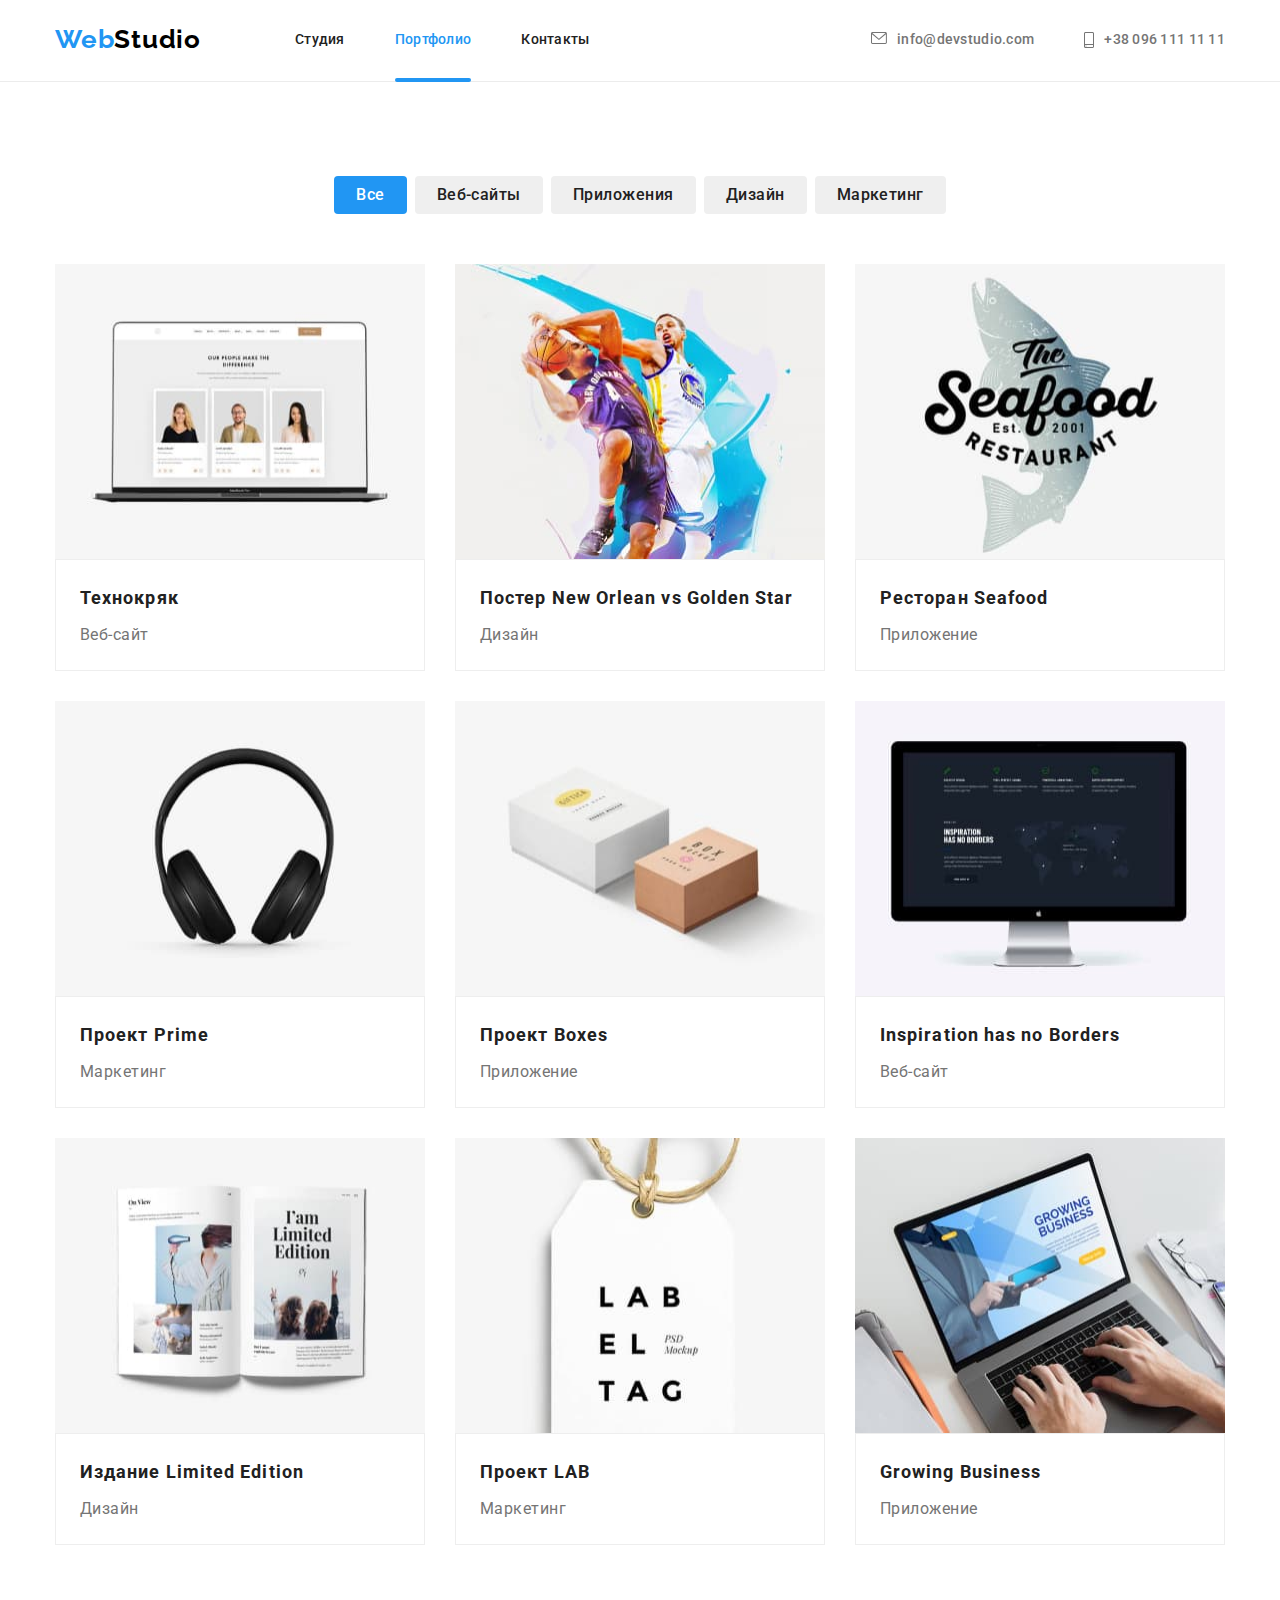
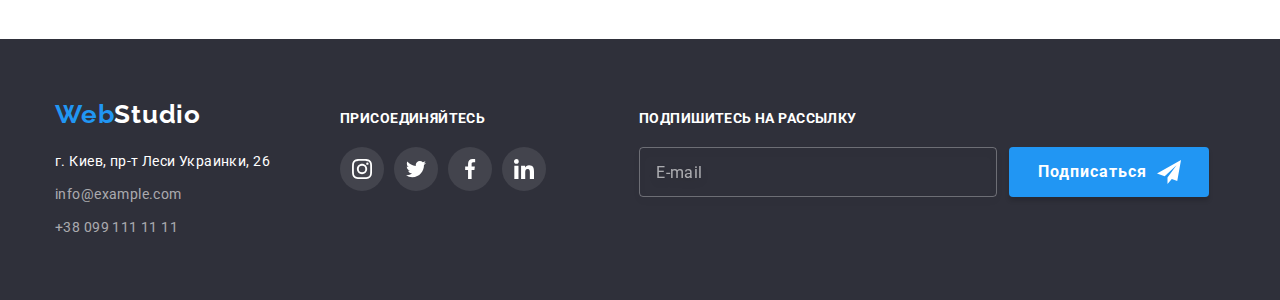
==== portfolio.html @ 3aa7b977 "ДЗ 8" ====
<!DOCTYPE html>
<html lang="ru">

<head>
    <meta charset="UTF-8">
    <meta http-equiv="X-UA-Compatible" content="IE=edge">
    <meta name="viewport" content="width=device-width, initial-scale=1.0">
    <title>Веб-студия</title>
    <link rel="preconnect" href="https://fonts.gstatic.com">
    <link rel="stylesheet"
        href="https://fonts.googleapis.com/css2?family=Raleway:wght@700&family=Roboto:wght@400;500;700;900&display=swap">
    <link rel="stylesheet" href="./css/main.min.css">

</head>

<body>

    <header class="header">
        <div class="container container--header">
            <nav class="navigation-block">
                <a class="logo logo--header" href="./index.html" lang="en">Web<span class="logo--black">Studio</span></a>
                <ul class="navigation-block__list">
                    <li class="navigation-block__item"><a class="navigation-block__link"
                            href="./index.html">Студия</a></li>
                    <li class="navigation-block__item"><a class="navigation-block__link current"
                            href="./portfolio.html">Портфолио</a></li>
                    <li class="navigation-block__item"><a class="navigation-block__link" href="#">Контакты</a></li>
                </ul>
            </nav>
            <ul class="contacts-header">
                <li class="contacts-header__item"><a class="contacts-header__link" href="mailto:info@devstudio.com">
                        <span class="contacts-header__icon"><svg class="contacts-header__icon--mail">
                                <use href="./images/icons.svg#icon-mail"></use>
                            </svg></span>
                        <span class="contacts-header__text">info@devstudio.com</span></a></li>
                <li class="contacts-header__item"><a class="contacts-header__link" href="tel:+380961111111">
                        <svg class="contacts-header__icon--tel">
                            <use href="./images/icons.svg#icon-tel"></use>
                        </svg>
                        +38 096 111 11 11</a>
                </li>
            </ul>
        </div>
    </header>

    <main>
        <section class="portfolio-page">
            <div class="container">
                <ul class="filters">
                    <li class="filters__item">
                        <button class="filters__button current" type="button">Все</button>
                    </li>
                    <li class="filters__item">
                        <button class="filters__button" type="button">Веб-сайты</button>
                    </li>
                    <li class="filters__item">
                        <button class="filters__button" type="button">Приложения</button>
                    </li>
                    <li class="filters__item">
                        <button class="filters__button" type="button">Дизайн</button>
                    </li>
                    <li class="filters__item">
                        <button class="filters__button" type="button">Маркетинг</button>
                    </li>
                </ul>


                <h2 class="visually-hidden">Портфолио</h2>
                <ul class="gallery">

                    <li class="gallery__item">
                        <a class="gallery__link" href="#">
                            <div class="gallery__overlay--area">
                            <img src="./images/laptop.jpg" alt="Ноутбук" width="370" height="295">
                                <div class="gallery__overlay">
                                    <p class="gallery__overlay--text">Технокряк это современная площадка распространения коронавируса. Компании используют эту
                                    платформу для цифрового шпионажа и атак на защищённые сервера конкурентов.</p>
                                </div>
                            </div>
        
                            <div class="gallery__card">
                                <h3 class="gallery__title">Технокряк</h3>
                                <p class="gallery__text">Веб-сайт</p>
                            </div>
                        </a>
                    </li>


                    <li class="gallery__item">
                        <a class="gallery__link" href="#">
                            <div class="gallery__overlay--area">
                            <img src="./images/sport.jpg" alt="Спортсмены" width="370" height="295">
                                <div class="gallery__overlay">
                                    <p class="gallery__overlay--text">Технокряк это современная площадка распространения коронавируса. Компании используют эту
                                    платформу для цифрового шпионажа и атак на защищённые сервера конкурентов.</p>
                                </div>
                            </div>

                            <div class="gallery__card">
                                <h3 class="gallery__title">Постер <span lang="en">New Orlean vs Golden Star</span>
                                </h3>
                                <p class="gallery__text">Дизайн</p>
                            </div>
                        </a>
                    </li>


                    <li class="gallery__item">
                        <a class="gallery__link" href="#">
                            <div class="gallery__overlay--area">
                            <img src="./images/seafood.jpg" alt="Рыба с надписью" width="370" height="295">
                                <div class="gallery__overlay">
                                    <p class="gallery__overlay--text">Технокряк это современная площадка распространения коронавируса. Компании используют эту
                                    платформу для цифрового шпионажа и атак на защищённые сервера конкурентов.</p>
                                </div>
                            </div>

                            <div class="gallery__card">
                                <h3 class="gallery__title">Ресторан <span lang="en">Seafood</span></h3>
                                <p class="gallery__text">Приложение</p>
                            </div>
                        </a>
                    </li>


                    <li class="gallery__item">
                        <a class="gallery__link" href="#">
                            <div class="gallery__overlay--area">
                            <img src="./images/headphones.jpg" alt="Наушники" width="370" height="295">
                                <div class="gallery__overlay">
                                    <p class="gallery__overlay--text">Технокряк это современная площадка распространения коронавируса. Компании используют эту
                                    платформу для цифрового шпионажа и атак на защищённые сервера конкурентов.</p>
                                </div>
                            </div>

                            <div class="gallery__card">
                                <h3 class="gallery__title">Проект <span lang="en">Prime</span></h3>
                                <p class="gallery__text">Маркетинг</p>
                            </div>
                        </a>
                    </li>


                    <li class="gallery__item">
                        <a class="gallery__link" href="#">
                            <div class="gallery__overlay--area">
                            <img src="./images/boxes.jpg" alt="Две коробки" width="370" height="295">
                                <div class="gallery__overlay">
                                    <p class="gallery__overlay--text">Технокряк это современная площадка распространения коронавируса. Компании используют эту
                                    платформу для цифрового шпионажа и атак на защищённые сервера конкурентов.</p>
                                </div>
                            </div>

                            <div class="gallery__card">
                                <h3 class="gallery__title">Проект <span lang="en">Boxes</span></h3>
                                <p class="gallery__text">Приложение</p>
                            </div>
                        </a>
                    </li>


                    <li class="gallery__item">
                        <a class="gallery__link" href="#">
                            <div class="gallery__overlay--area">
                            <img src="./images/screen.jpg" alt="Монитор компьютера" width="370" height="295">
                                <div class="gallery__overlay">
                                    <p class="gallery__overlay--text">Технокряк это современная площадка распространения коронавируса. Компании используют эту
                                    платформу для цифрового шпионажа и атак на защищённые сервера конкурентов.</p>
                                </div>
                            </div>

                            <div class="gallery__card">
                                <h3 class="gallery__title" lang="en">Inspiration has no Borders</h3>
                                <p class="gallery__text">Веб-сайт</p>
                            </div>
                        </a>
                    </li>


                    <li class="gallery__item">
                        <a class="gallery__link" href="#">
                            <div class="gallery__overlay--area">
                            <img src="./images/book.jpg" alt="Раскрытая книга" width="370" height="295">
                                <div class="gallery__overlay">
                                    <p class="gallery__overlay--text">Технокряк это современная площадка распространения коронавируса. Компании используют эту
                                    платформу для цифрового шпионажа и атак на защищённые сервера конкурентов.</p>
                                </div>
                            </div>

                            <div class="gallery__card">
                                <h3 class="gallery__title">Издание <span lang="en">Limited Edition</span></h3>
                                <p class="gallery__text">Дизайн</p>
                            </div>
                        </a>
                    </li>


                    <li class="gallery__item">
                        <a class="gallery__link" href="#">
                            <div class="gallery__overlay--area">
                            <img src="./images/label.jpg" alt="Бумажная бирка" width="370" height="295">
                                <div class="gallery__overlay">
                                    <p class="gallery__overlay--text">Технокряк это современная площадка распространения коронавируса. Компании используют эту
                                    платформу для цифрового шпионажа и атак на защищённые сервера конкурентов.</p>
                                </div>
                            </div>

                            <div class="gallery__card">
                                <h3 class="gallery__title">Проект <span lang="en">LAB</span></h3>
                                <p class="gallery__text">Маркетинг</p>
                            </div>
                        </a>
                    </li>


                    <li class="gallery__item">
                        <a class="gallery__link" href="#">
                            <div class="gallery__overlay--area">
                            <img src="./images/typing.jpg" alt="Клавиатура ноутбука" width="370" height="295">
                                <div class="gallery__overlay">
                                    <p class="gallery__overlay--text">Технокряк это современная площадка распространения коронавируса. Компании используют эту
                                    платформу для цифрового шпионажа и атак на защищённые сервера конкурентов.</p>
                                </div>
                            </div>

                            <div class="gallery__card">
                                <h3 class="gallery__title" lang="en">Growing Business</h3>
                                <p class="gallery__text">Приложение</p>
                            </div>
                        </a>
                    </li>
                </ul>
            </div>
        </section>
    </main>

<footer class="footer">
    <div class="container container--footer">
        <div class="footer-contacts">
            <a class="logo" href="./index.html" lang="en">Web<span class="logo--white">Studio</span></a>
            <address class="footer-contacts__address">г. Киев, пр-т Леси Украинки, 26</address>
            <ul class="footer-contacts__list">
                <li class="footer-contacts__item"><a class="footer-contacts__link"
                        href="mailto:info@example.com">info@example.com</a></li>
                <li class="footer-contacts__item"><a class="footer-contacts__link" href="tel:+380991111111">+38 099
                        111 11
                        11</a></li>
            </ul>
        </div>

        <div class="footer-socials">
            <p class="footer-socials__text">присоединяйтесь</p>
            <ul class="social-list social-list--footer">
                <li class="footer-socials__item">
                    <a class="footer-socials__link" href="#">
                        <svg class="footer-socials__icon">
                            <use href="./images/icons.svg#icon-instagram"></use>
                        </svg>
                    </a>
                </li>

                <li class="footer-socials__item">
                    <a class="footer-socials__link" href="#">
                        <svg class="footer-socials__icon">
                            <use href="./images/icons.svg#icon-twitter"></use>
                        </svg>
                    </a>
                </li>

                <li class="footer-socials__item">
                    <a class="footer-socials__link" href="#">
                        <svg class="footer-socials__icon">
                            <use href="./images/icons.svg#icon-facebook"></use>
                        </svg>
                    </a>
                </li>

                <li class="footer-socials__item">
                    <a class="footer-socials__link" href="#">
                        <svg class="footer-socials__icon">
                            <use href="./images/icons.svg#icon-linkedin"></use>
                        </svg>
                    </a>
                </li>
            </ul>
        </div>


        <div class="footer-form">
            <p class="footer-form__text">Подпишитесь на рассылку</p>
            <form class="footer-form__block">
                <input class="footer-form__input" type="email" name="user-email" placeholder="E-mail" required>
                <button class="footer-form__bottom" type="submit">Подписаться <svg class="footer-form__icon" width="24"
                        height="24">
                        <use href="./images/icons.svg#icon-send"></use>
                    </svg> </button>
            </form>
        </div>

    </div>
</footer>

</body>

</html>
---- css/main.min.css ----
/*! modern-normalize v1.1.0 | MIT License | https://github.com/sindresorhus/modern-normalize */*,::before,::after{box-sizing:border-box}html{line-height:1.15;-webkit-text-size-adjust:100%;-moz-tab-size:4;tab-size:4}body{margin:0;font-family:system-ui,-apple-system,"Segoe UI",Roboto,Helvetica,Arial,sans-serif,"Apple Color Emoji","Segoe UI Emoji"}hr{height:0;color:inherit}abbr[title]{text-decoration:underline dotted}b,strong{font-weight:bolder}code,kbd,samp,pre{font-family:ui-monospace, SFMono-Regular, Consolas, "Liberation Mono", Menlo, monospace;font-size:1em}small{font-size:80%}sub,sup{font-size:75%;line-height:0;position:relative;vertical-align:baseline}sub{bottom:-0.25em}sup{top:-0.5em}table{text-indent:0;border-color:inherit}button,input,optgroup,select,textarea{font-family:inherit;font-size:100%;line-height:1.15;margin:0}button,select{text-transform:none}button,[type="button"],[type="reset"],[type="submit"]{-webkit-appearance:button}::-moz-focus-inner{border-style:none;padding:0}:-moz-focusring{outline:1px dotted ButtonText}:-moz-ui-invalid{box-shadow:none}legend{padding:0}progress{vertical-align:baseline}::-webkit-inner-spin-button,::-webkit-outer-spin-button{height:auto}[type="search"]{-webkit-appearance:textfield;outline-offset:-2px}::-webkit-search-decoration{-webkit-appearance:none}::-webkit-file-upload-button{-webkit-appearance:button;font:inherit}summary{display:list-item}body{font-family:"Roboto", sans-serif;font-style:normal;font-weight:normal;font-size:14px}h1,h2,h3,h4,h5,h6,p{margin-top:0;margin-bottom:0}ul{margin-top:0;margin-bottom:0;padding-left:0}img{display:block}.logo,.navigation-block__link,.contacts-header__link,.footer-contacts__link,.gallery__link{text-decoration:none}.navigation-block__list,.contacts-header,.features,.work,.team,.clients,.social-list,.footer-contacts__list,.filters,.gallery{list-style:none}.container{width:1200px;padding-left:15px;padding-right:15px;margin:0 auto}.visually-hidden{position:absolute !important;clip:rect(1px 1px 1px 1px);clip:rect(1px, 1px, 1px, 1px);padding:0 !important;border:0 !important;height:1px !important;width:1px !important;overflow:hidden}.logo{font-family:"Raleway", sans-serif;font-weight:bold;font-size:26px;line-height:1.19;letter-spacing:0.03em;color:#2196f3}.social-list{display:flex;justify-content:center;align-items:center}.backdrop{position:fixed;top:0;left:0;width:100%;height:100%;background-color:rgba(0,0,0,0.2);opacity:1;transition-duration:250ms;transform:scale(1)}.backdrop.is-hidden{opacity:0;pointer-events:none;transition-duration:250ms;transform:scale(0)}.modal{position:absolute;top:50%;left:50%;transform:translate(-50%, -50%);width:528px;height:581px;background-color:#fff;box-shadow:0px 1px 3px rgba(0,0,0,0.12),0px 1px 1px rgba(0,0,0,0.14),0px 2px 1px rgba(0,0,0,0.2);border-radius:4px;padding:40px}.modal__button{position:absolute;top:8px;right:8px;display:flex;align-items:center;justify-content:center;width:30px;height:30px;border-radius:50%;border:1px solid rgba(0,0,0,0.1);background-color:#fff;cursor:pointer;transition-property:fill;transition-duration:250ms;transition-timing-function:cubic-bezier(0.4, 0, 0.2, 1)}.modal__button:hover,.modal__button:focus{fill:#2196f3}.header{padding-top:24px;padding-bottom:25px;border-bottom:1px solid #ececec}.container--header{display:flex;text-align:center;align-items:center}.navigation-block{display:flex;align-items:center}.navigation-block__item:not(:last-child){margin-right:50px}.navigation-block__list{display:flex;text-align:center;align-items:center}.navigation-block__link{font-weight:500;line-height:1.14;letter-spacing:0.02em;color:#212121;transition-property:color;transition-duration:250ms;transition-timing-function:cubic-bezier(0.4, 0, 0.2, 1)}.navigation-block__link:hover,.navigation-block__link:focus{color:#2196f3}.navigation-block__link.current{color:#2196f3;position:relative}.navigation-block__link.current::after{position:absolute;display:block;content:"";width:100%;height:4px;border-radius:2px;margin-top:30px;background-color:#2196f3}.logo--header{margin-right:94px;padding-bottom:1px}.logo--black{color:#000000}.contacts-header{display:flex;margin-left:auto;text-align:center;align-items:center}.contacts-header__item:not(:last-child){margin-right:50px}.contacts-header__link{font-weight:500;line-height:1.14;letter-spacing:0.02em;color:#757575;display:flex;justify-content:center;align-items:center;padding:0;fill:#757575;transition-property:color, fill;transition-duration:250ms;transition-timing-function:cubic-bezier(0.4, 0, 0.2, 1)}.contacts-header__link:hover,.contacts-header__link:focus{color:#2196f3;fill:#2196f3}.contacts-header__text{display:block}.contacts-header__icon--mail{width:16px;height:12px;margin-right:10px}.contacts-header__icon--tel{width:10px;height:16px;margin-right:10px}.hero{background:#2f303a;padding-top:200px;padding-bottom:200px;text-align:center}.hero__title{font-weight:900;font-size:44px;line-height:1.36;letter-spacing:0.06em;text-transform:uppercase;color:#fff;border:none;text-shadow:0px 4px 4px rgba(0,0,0,0.25);width:696px;margin:0 auto}.hero__button{font-weight:bold;font-size:16px;line-height:1.88;text-align:center;letter-spacing:0.06em;color:#fff;background-color:#2196f3;box-shadow:0px 4px 4px rgba(0,0,0,0.15);border-style:none;border-radius:4px;padding:10px 32px;cursor:pointer;margin-top:30px;transition-property:background-color;transition-duration:250ms;transition-timing-function:cubic-bezier(0.4, 0, 0.2, 1)}.hero__button:hover,.hero__button:focus{background-color:#188ce8}.hero--overlay{height:600px;max-width:1600px;margin-left:auto;margin-right:auto;background-size:cover;background-position:center;background-image:linear-gradient(rgba(47,48,58,0.4), rgba(47,48,58,0.4)),url(../images/hero-img.jpg)}.section--features{padding-top:94px;padding-bottom:47px}.features{display:flex;flex-wrap:wrap;margin-left:-30px;margin-top:-30px}.features__item{margin-left:30px;margin-top:30px;flex-basis:calc((100% - 120px) / 4)}.features__title{font-weight:bold;font-size:inherit;line-height:1.14;letter-spacing:0.03em;text-transform:uppercase;color:#212121;margin-bottom:10px}.features__text{line-height:1.71;letter-spacing:0.03em;color:#757575}.features__thumb{display:flex;width:270px;height:120px;margin-bottom:30px;background-color:#f5f4fa;justify-content:center;align-items:center}.features__icon{width:70px;height:70px}.section--work{padding-top:47px;padding-bottom:94px}.title__section--work{font-weight:bold;font-size:36px;line-height:1.17;text-align:center;letter-spacing:0.03em;color:#212121;margin-bottom:50px}.img-container{position:relative}.work{display:flex}.work__title{position:absolute;bottom:0;font-weight:bold;line-height:1.14;text-align:center;letter-spacing:0.03em;text-transform:uppercase;color:#fff;width:100%;height:70px;background:rgba(47,48,58,0.8);padding-top:27px;padding-bottom:27px}.work__item:not(:last-child){margin-right:30px}.section--team{background:#f5f4fa;padding-top:94px;padding-bottom:94px}.title__section--team{font-weight:bold;font-size:36px;line-height:1.17;text-align:center;letter-spacing:0.03em;color:#212121;margin-bottom:50px}.team{display:flex}.team__item{box-shadow:0px 1px 3px rgba(0,0,0,0.12),0px 1px 1px rgba(0,0,0,0.14),0px 2px 1px rgba(0,0,0,0.2);background-color:#fff;border-radius:0px 0px 4px 4px}.team__item:not(:last-child){margin-right:30px}.team__card{padding-top:30px;padding-bottom:30px}.team__name{font-weight:500;font-size:16px;line-height:1.19;text-align:center;letter-spacing:0.03em;color:#212121;margin-bottom:10px}.team__text{font-size:16px;line-height:1.19;text-align:center;letter-spacing:0.03em;color:#757575}.social-list--team{margin-top:16px}.social-list__item{width:44px;height:44px}.social-list__item:not(:last-child){margin-right:10px}.social-list__link{display:flex;width:100%;height:100%;padding:12px;fill:#afb1b8;border-radius:50%;transition-property:fill, background-color;transition-duration:250ms;transition-timing-function:cubic-bezier(0.4, 0, 0.2, 1)}.social-list__link:hover,.social-list__link:focus{background-color:#2196f3;fill:#fff}.social-list__icon{width:20px;height:20px}.section--clients{padding-top:94px;padding-bottom:94px}.title__section--clients{font-size:36px;font-weight:700;line-height:1.17;letter-spacing:0.03em;text-align:center;color:#212121;margin-bottom:50px}.clients{display:flex}.clients__item:not(:last-child){margin-right:30px}.clients__link{display:flex;width:170px;height:92px;border:1px solid #afb1b8;border-radius:4px;fill:#afb1b8;justify-content:center;align-items:center;transition-property:fill, border-color;transition-duration:250ms;transition-timing-function:cubic-bezier(0.4, 0, 0.2, 1)}.clients__link:hover,.clients__link:focus{fill:#2196f3;border-color:#2196f3}.footer{background-color:#2f303a;display:flex;flex-direction:column;padding-top:60px;padding-bottom:60px}.container--footer{display:flex}.logo--white{color:#fff}.footer-contacts__address{font-style:normal;font-size:14px;line-height:1.71;letter-spacing:0.03em;color:#fff;margin-top:20px}.footer-contacts__list{margin-top:9px}.footer-contacts__item:not(:last-child){margin-bottom:9px}.footer-contacts__link{line-height:1.71;letter-spacing:0.03em;color:rgba(255,255,255,0.6);transition-property:color;transition-duration:250ms;transition-timing-function:cubic-bezier(0.4, 0, 0.2, 1)}.footer-contacts__link:hover,.footer-contacts__link:focus{color:#2196f3}.footer-socials{margin-left:70px}.footer-socials__text{font-weight:bold;line-height:1.14;letter-spacing:0.03em;text-transform:uppercase;color:#fff;padding-top:12px}.social-list--footer{margin-top:20px}.footer-socials__item{width:44px;height:44px}.footer-socials__item:not(:last-child){margin-right:10px}.footer-socials__link{display:flex;width:100%;height:100%;padding:12px;background-color:#43444d;border-radius:50%;fill:#fff;transition-property:background-color;transition-duration:250ms;transition-timing-function:cubic-bezier(0.4, 0, 0.2, 1)}.footer-socials__link:hover,.footer-socials__link:focus{background-color:#2196f3}.footer-socials__icon{width:20px;height:20px}.footer-form{display:flex;flex-direction:column;margin-left:93px;margin-top:12px}.footer-form__text{font-weight:bold;line-height:1.14;letter-spacing:0.03em;text-transform:uppercase;color:#fff}.footer-form__block{display:flex;margin-top:20px}.footer-form__bottom{position:relative;display:block;width:200px;height:50px;background:#2196f3;box-shadow:0px 4px 4px rgba(0,0,0,0.15);border-radius:4px;border:none;padding:10px 62px 10px 29px;cursor:pointer;font-weight:bold;font-size:16px;line-height:1.88;letter-spacing:0.06em;color:#fff;transition-property:background-color;transition-duration:250ms;transition-timing-function:cubic-bezier(0.4, 0, 0.2, 1)}.footer-form__bottom:hover,.footer-form__bottom:focus{background-color:#188ce8}.footer-form__input{width:358px;height:50px;border:1px solid rgba(255,255,255,0.3);filter:drop-shadow(0px 4px 4px rgba(0,0,0,0.15));border-radius:4px;background-color:transparent;padding:15px 16px;margin-right:12px;font-size:16px;line-height:1.25;letter-spacing:0.03em;color:#fff}.footer-form__input::placeholder{color:rgba(255,255,255,0.6)}.footer-form__icon{position:absolute;fill:#fff;top:50%;right:28px;transform:translateY(-50%)}.portfolio-page{padding-top:94px;padding-bottom:94px}.filters{display:flex;flex-direction:row;margin-bottom:50px;justify-content:center}.filters__item:not(:last-child){margin-right:8px}.filters__button{font-weight:500;font-size:16px;line-height:1.63;text-align:center;letter-spacing:0.03em;color:#212121;border-style:none;border-radius:4px;padding:6px 22px;cursor:pointer;transition-property:color, background-color, box-shadow, border-radius;transition-duration:250ms;transition-timing-function:cubic-bezier(0.4, 0, 0.2, 1)}.filters__button:hover,.filters__button:focus{color:#fff;background-color:#2196f3;box-shadow:0px 3px 1px rgba(0,0,0,0.1),0px 1px 2px rgba(0,0,0,0.08),0px 2px 2px rgba(0,0,0,0.12);border-radius:4px}.filters__button.current{color:#fff;background-color:#2196f3}.gallery{display:flex;flex-wrap:wrap;margin-left:-30px;margin-top:-30px}.gallery__link{display:block}.gallery__item{margin-left:30px;margin-top:30px;flex-basis:calc((100% - 90px) / 3);transition-property:box-shadow;transition-duration:250ms;transition-timing-function:cubic-bezier(0.4, 0, 0.2, 1)}.gallery__item:hover,.gallery__item:focus{box-shadow:0px 1px 1px rgba(0,0,0,0.12),0px 4px 4px rgba(0,0,0,0.06),1px 4px 6px rgba(0,0,0,0.16)}.gallery__item:hover .gallery__overlay{transform:translateY(-100%)}.gallery__card{border:1px solid #eeeeee;padding:20px 24px}.gallery__title{font-weight:bold;font-size:18px;line-height:2;letter-spacing:0.06em;color:#212121}.gallery__text{font-size:16px;line-height:1.88;letter-spacing:0.03em;color:#757575;margin-top:4px}.gallery__overlay--area{position:relative;overflow:hidden}.gallery__overlay{position:absolute;top:100%;left:0;width:100%;height:100%;background-color:rgba(33,150,243,0.9);padding:63px 24px;transition:transform 250ms cubic-bezier(0.4, 0, 0.2, 1)}.gallery__overlay--text{font-size:18px;line-height:1.56;letter-spacing:0.03em;color:#fff}.modal-form{display:flex;flex-direction:column}.modal-form__title{font-weight:bold;font-size:20px;line-height:1.15;text-align:center;letter-spacing:0.03em;color:#212121;margin-bottom:12px}.modal-form__input{width:100%;height:40px;border:1px solid rgba(33,33,33,0.2);border-radius:4px;padding-left:42px;transition-property:border-color;transition-duration:250ms;transition-timing-function:cubic-bezier(0.4, 0, 0.2, 1)}.modal-form__input:focus{outline:none;border-color:#2196f3}.modal-form__input:focus+.modal-form__icon{fill:#2196f3}.modal-form__icon{position:absolute;top:50%;transform:translateY(-50%);left:12px;transition-property:fill;transition-duration:250ms;transition-timing-function:cubic-bezier(0.4, 0, 0.2, 1)}.modal-form__wrapper{position:relative;display:block;margin-top:4px}.modal-form__label{font-size:12px;line-height:1.17;letter-spacing:0.01em;color:#757575;margin-bottom:10px}.modal-form__button{background:#2196f3;box-shadow:0px 4px 4px rgba(0,0,0,0.15);border-radius:4px;border:none;margin-right:auto;margin-left:auto;padding:10px 55px;cursor:pointer;font-weight:bold;font-size:16px;line-height:1.88;letter-spacing:0.06em;color:#fff}.modal-form__button:hover,.modal-form__button:focus{background-color:#188ce8}.modal-form__label.textarea__label{margin-bottom:20px}.textarea__input{width:100%;height:120px;margin-top:4px;border:1px solid rgba(33,33,33,0.2);border-radius:4px;padding:12px 16px;resize:none;transition-property:border-color;transition-duration:250ms;transition-timing-function:cubic-bezier(0.4, 0, 0.2, 1)}.textarea__input:focus{outline:none;border-color:#2196f3}.textarea__input::placeholder{color:rgba(117,117,117,0.5)}.modal-checkbox__label{display:flex;align-items:center;justify-content:center;line-height:1.71;letter-spacing:0.03em;color:#757575;margin-bottom:30px}.modal-checkbox__label::before{display:block;width:16px;height:15px;border:2px solid #212121;border-radius:2px;content:"";cursor:pointer;margin-right:7px}.modal-checkbox:checked+.modal-checkbox__label::before{background-color:#2196f3;background-image:url(../images/agree.svg);background-position:center;background-repeat:no-repeat;border:none}.modal-checkbox__link{color:#2196f3}
/*# sourceMappingURL=main.min.css.map */
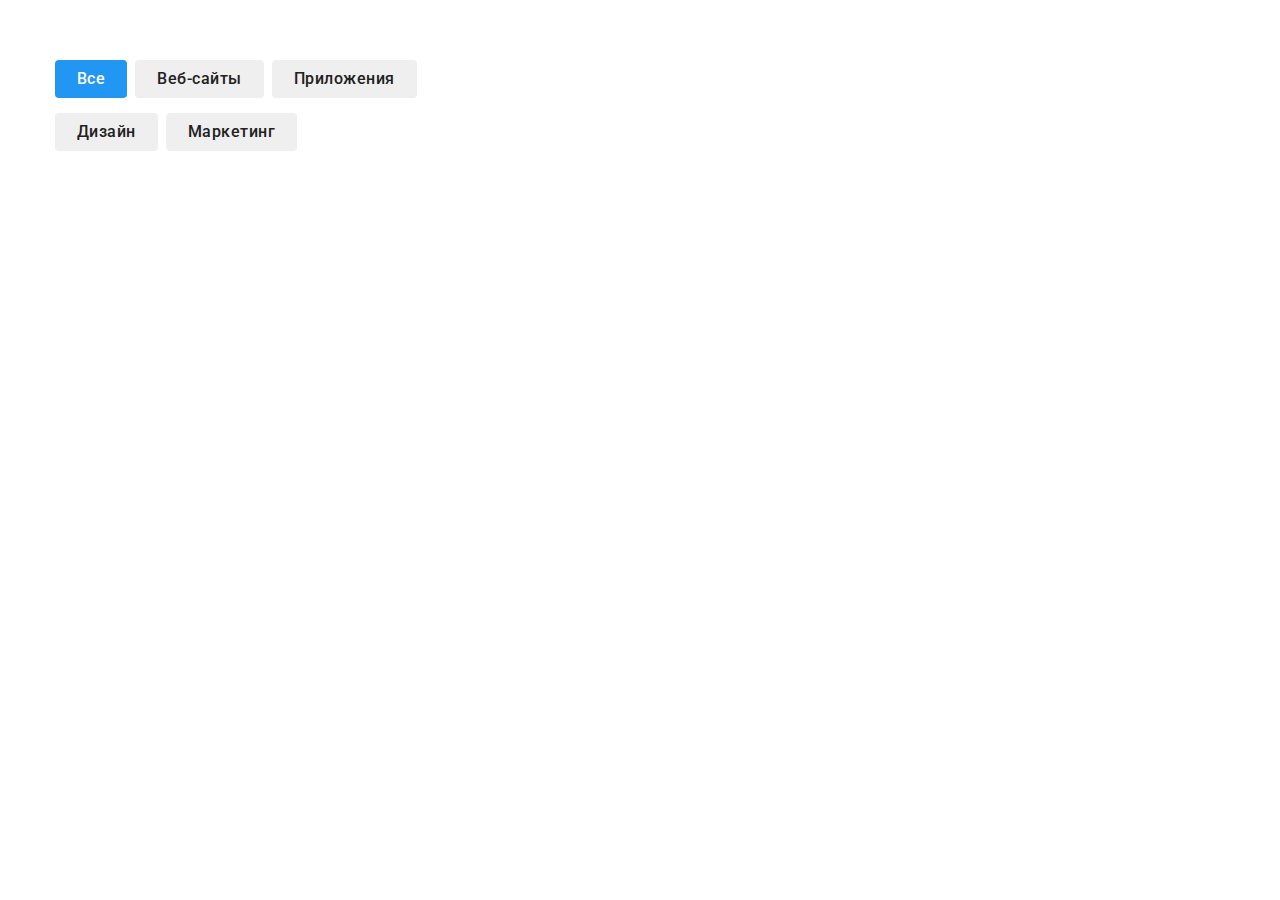
==== commit 13b83cc1: "ПОРТФОлио фильтрі" ====
--- a/portfolio.html
+++ b/portfolio.html
@@ -15,7 +15,7 @@
 
 <body>
 
-    <header class="header">
+    <!-- <header class="header">
         <div class="container container--header">
             <nav class="navigation-block">
                 <a class="logo logo--header" href="./index.html" lang="en">Web<span class="logo--black">Studio</span></a>
@@ -41,11 +41,11 @@
                 </li>
             </ul>
         </div>
-    </header>
+    </header> -->
 
     <main>
         <section class="portfolio-page">
-            <div class="container">
+            <div class="portfolio--container container">
                 <ul class="filters">
                     <li class="filters__item">
                         <button class="filters__button current" type="button">Все</button>
@@ -65,7 +65,7 @@
                 </ul>
 
 
-                <h2 class="visually-hidden">Портфолио</h2>
+                <!-- <h2 class="visually-hidden">Портфолио</h2>
                 <ul class="gallery">
 
                     <li class="gallery__item">
@@ -231,10 +231,10 @@
                     </li>
                 </ul>
             </div>
-        </section>
+        </section> -->
     </main>
 
-<footer class="footer">
+<!-- <footer class="footer">
     <div class="container container--footer">
         <div class="footer-contacts">
             <a class="logo" href="./index.html" lang="en">Web<span class="logo--white">Studio</span></a>
@@ -298,7 +298,7 @@
         </div>
 
     </div>
-</footer>
+</footer> -->
 
 </body>
 
--- a/css/main.min.css
+++ b/css/main.min.css
@@ -1,3 +1,3 @@
 /*! modern-normalize v1.1.0 | MIT License | https://github.com/sindresorhus/modern-normalize */*,::before,::after{box-sizing:border-box}html{line-height:1.15;-webkit-text-size-adjust:100%;-moz-tab-size:4;tab-size:4}body{margin:0;font-family:system-ui,-apple-system,"Segoe UI",Roboto,Helvetica,Arial,sans-serif,"Apple Color Emoji","Segoe UI Emoji"}hr{height:0;color:inherit}abbr[title]{text-decoration:underline dotted}b,strong{font-weight:bolder}code,kbd,samp,pre{font-family:ui-monospace, SFMono-Regular, Consolas, "Liberation Mono", Menlo,- monospace;font-size:1em}small{font-size:80%}sub,sup{font-size:75%;line-height:0;position:relative;vertical-align:baseline}sub{bottom:-0.25em}sup{top:-0.5em}table{text-indent:0;border-color:inherit}button,input,optgroup,select,textarea{font-family:inherit;font-size:100%;line-height:1.15;margin:0}button,select{text-transform:none}button,[type="button"],[type="reset"],[type="submit"]{-webkit-appearance:button}::-moz-focus-inner{border-style:none;padding:0}:-moz-focusring{outline:1px dotted ButtonText}:-moz-ui-invalid{box-shadow:none}legend{padding:0}progress{vertical-align:baseline}::-webkit-inner-spin-button,::-webkit-outer-spin-button{height:auto}[type="search"]{-webkit-appearance:textfield;outline-offset:-2px}::-webkit-search-decoration{-webkit-appearance:none}::-webkit-file-upload-button{-webkit-appearance:button;font:inherit}summary{display:list-item}body{font-family:"Roboto", sans-serif;font-style:normal;font-weight:normal;font-size:14px}h1,h2,h3,h4,h5,h6,p{margin-top:0;margin-bottom:0}ul{margin-top:0;margin-bottom:0;padding-left:0}img{display:block}.logo,.navigation-block__link,.contacts-header__link,.footer-contacts__link,.gallery__link{text-decoration:none}.navigation-block__list,.contacts-header,.features,.work,.team,.clients,.social-list,.footer-contacts__list,.filters,.gallery{list-style:none}.container{width:1200px;padding-left:15px;padding-right:15px;margin:0 auto}.visually-hidden{position:absolute !important;clip:rect(1px 1px 1px 1px);clip:rect(1px, 1px, 1px, 1px);padding:0 !important;border:0 !important;height:1px !important;width:1px !important;overflow:hidden}.logo{font-family:"Raleway", sans-serif;font-weight:bold;font-size:26px;line-height:1.19;letter-spacing:0.03em;color:#2196f3}.social-list{display:flex;justify-content:center;align-items:center}.backdrop{position:fixed;top:0;left:0;width:100%;height:100%;background-color:rgba(0,0,0,0.2);opacity:1;transition-duration:250ms;transform:scale(1)}.backdrop.is-hidden{opacity:0;pointer-events:none;transition-duration:250ms;transform:scale(0)}.modal{position:absolute;top:50%;left:50%;transform:translate(-50%, -50%);width:528px;height:581px;background-color:#fff;box-shadow:0px 1px 3px rgba(0,0,0,0.12),0px 1px 1px rgba(0,0,0,0.14),0px 2px 1px rgba(0,0,0,0.2);border-radius:4px;padding:40px}.modal__button{position:absolute;top:8px;right:8px;display:flex;align-items:center;justify-content:center;width:30px;height:30px;border-radius:50%;border:1px solid rgba(0,0,0,0.1);background-color:#fff;cursor:pointer;transition-property:fill;transition-duration:250ms;transition-timing-function:cubic-bezier(0.4, 0, 0.2, 1)}.modal__button:hover,.modal__button:focus{fill:#2196f3}.header{padding-top:24px;padding-bottom:25px;border-bottom:1px solid #ececec}.container--header{display:flex;text-align:center;align-items:center}.navigation-block{display:flex;align-items:center}.navigation-block__item:not(:last-child){margin-right:50px}.navigation-block__list{display:flex;text-align:center;align-items:center}.navigation-block__link{font-weight:500;line-height:1.14;letter-spacing:0.02em;color:#212121;transition-property:color;transition-duration:250ms;transition-timing-function:cubic-bezier(0.4, 0, 0.2, 1)}.navigation-block__link:hover,.navigation-block__link:focus{color:#2196f3}.navigation-block__link.current{color:#2196f3;position:relative}.navigation-block__link.current::after{position:absolute;display:block;content:"";width:100%;height:4px;border-radius:2px;margin-top:30px;background-color:#2196f3}.logo--header{margin-right:94px;padding-bottom:1px}.logo--black{color:#000000}.contacts-header{display:flex;margin-left:auto;text-align:center;align-items:center}.contacts-header__item:not(:last-child){margin-right:50px}.contacts-header__link{font-weight:500;line-height:1.14;letter-spacing:0.02em;color:#757575;display:flex;justify-content:center;align-items:center;padding:0;fill:#757575;transition-property:color, fill;transition-duration:250ms;transition-timing-function:cubic-bezier(0.4, 0, 0.2, 1)}.contacts-header__link:hover,.contacts-header__link:focus{color:#2196f3;fill:#2196f3}.contacts-header__text{display:block}.contacts-header__icon--mail{width:16px;height:12px;margin-right:10px}.contacts-header__icon--tel{width:10px;height:16px;margin-right:10px}.hero{background:#2f303a;padding-top:200px;padding-bottom:200px;text-align:center}.hero__title{font-weight:900;font-size:44px;line-height:1.36;letter-spacing:0.06em;text-transform:uppercase;color:#fff;border:none;text-shadow:0px 4px 4px rgba(0,0,0,0.25);width:696px;margin:0 auto}.hero__button{font-weight:bold;font-size:16px;line-height:1.88;text-align:center;letter-spacing:0.06em;color:#fff;background-color:#2196f3;box-shadow:0px 4px 4px rgba(0,0,0,0.15);border-style:none;border-radius:4px;padding:10px 32px;cursor:pointer;margin-top:30px;transition-property:background-color;transition-duration:250ms;transition-timing-function:cubic-bezier(0.4, 0, 0.2, 1)}.hero__button:hover,.hero__button:focus{background-color:#188ce8}.hero--overlay{height:600px;max-width:1600px;margin-left:auto;margin-right:auto;background-size:cover;background-position:center;background-image:linear-gradient(rgba(47,48,58,0.4), rgba(47,48,58,0.4)),url(../images/hero-img.jpg)}.section--features{padding-top:94px;padding-bottom:47px}.features{display:flex;flex-wrap:wrap;margin-left:-30px;margin-top:-30px}.features__item{margin-left:30px;margin-top:30px;flex-basis:calc((100% - 120px) / 4)}.features__title{font-weight:bold;font-size:inherit;line-height:1.14;letter-spacing:0.03em;text-transform:uppercase;color:#212121;margin-bottom:10px}.features__text{line-height:1.71;letter-spacing:0.03em;color:#757575}.features__thumb{display:flex;width:270px;height:120px;margin-bottom:30px;background-color:#f5f4fa;justify-content:center;align-items:center}.features__icon{width:70px;height:70px}.section--work{padding-top:47px;padding-bottom:94px}.title__section--work{font-weight:bold;font-size:36px;line-height:1.17;text-align:center;letter-spacing:0.03em;color:#212121;margin-bottom:50px}.img-container{position:relative}.work{display:flex}.work__title{position:absolute;bottom:0;font-weight:bold;line-height:1.14;text-align:center;letter-spacing:0.03em;text-transform:uppercase;color:#fff;width:100%;height:70px;background:rgba(47,48,58,0.8);padding-top:27px;padding-bottom:27px}.work__item:not(:last-child){margin-right:30px}.section--team{background:#f5f4fa;padding-top:94px;padding-bottom:94px}.title__section--team{font-weight:bold;font-size:36px;line-height:1.17;text-align:center;letter-spacing:0.03em;color:#212121;margin-bottom:50px}.team{display:flex}.team__item{box-shadow:0px 1px 3px rgba(0,0,0,0.12),0px 1px 1px rgba(0,0,0,0.14),0px 2px 1px rgba(0,0,0,0.2);background-color:#fff;border-radius:0px 0px 4px 4px}.team__item:not(:last-child){margin-right:30px}.team__card{padding-top:30px;padding-bottom:30px}.team__name{font-weight:500;font-size:16px;line-height:1.19;text-align:center;letter-spacing:0.03em;color:#212121;margin-bottom:10px}.team__text{font-size:16px;line-height:1.19;text-align:center;letter-spacing:0.03em;color:#757575}.social-list--team{margin-top:16px}.social-list__item{width:44px;height:44px}.social-list__item:not(:last-child){margin-right:10px}.social-list__link{display:flex;width:100%;height:100%;padding:12px;fill:#afb1b8;border-radius:50%;transition-property:fill, background-color;transition-duration:250ms;transition-timing-function:cubic-bezier(0.4, 0, 0.2, 1)}.social-list__link:hover,.social-list__link:focus{background-color:#2196f3;fill:#fff}.social-list__icon{width:20px;height:20px}.section--clients{padding-top:94px;padding-bottom:94px}.title__section--clients{font-size:36px;font-weight:700;line-height:1.17;letter-spacing:0.03em;text-align:center;color:#212121;margin-bottom:50px}.clients{display:flex}.clients__item:not(:last-child){margin-right:30px}.clients__link{display:flex;width:170px;height:92px;border:1px solid #afb1b8;border-radius:4px;fill:#afb1b8;justify-content:center;align-items:center;transition-property:fill, border-color;transition-duration:250ms;transition-timing-function:cubic-bezier(0.4, 0, 0.2, 1)}.clients__link:hover,.clients__link:focus{fill:#2196f3;border-color:#2196f3}.footer{background-color:#2f303a;display:flex;flex-direction:column;padding-top:60px;padding-bottom:60px}.container--footer{display:flex}.logo--white{color:#fff}.footer-contacts__address{font-style:normal;font-size:14px;line-height:1.71;letter-spacing:0.03em;color:#fff;margin-top:20px}.footer-contacts__list{margin-top:9px}.footer-contacts__item:not(:last-child){margin-bottom:9px}.footer-contacts__link{line-height:1.71;letter-spacing:0.03em;color:rgba(255,255,255,0.6);transition-property:color;transition-duration:250ms;transition-timing-function:cubic-bezier(0.4, 0, 0.2, 1)}.footer-contacts__link:hover,.footer-contacts__link:focus{color:#2196f3}.footer-socials{margin-left:70px}.footer-socials__text{font-weight:bold;line-height:1.14;letter-spacing:0.03em;text-transform:uppercase;color:#fff;padding-top:12px}.social-list--footer{margin-top:20px}.footer-socials__item{width:44px;height:44px}.footer-socials__item:not(:last-child){margin-right:10px}.footer-socials__link{display:flex;width:100%;height:100%;padding:12px;background-color:#43444d;border-radius:50%;fill:#fff;transition-property:background-color;transition-duration:250ms;transition-timing-function:cubic-bezier(0.4, 0, 0.2, 1)}.footer-socials__link:hover,.footer-socials__link:focus{background-color:#2196f3}.footer-socials__icon{width:20px;height:20px}.footer-form{display:flex;flex-direction:column;margin-left:93px;margin-top:12px}.footer-form__text{font-weight:bold;line-height:1.14;letter-spacing:0.03em;text-transform:uppercase;color:#fff}.footer-form__block{display:flex;margin-top:20px}.footer-form__bottom{position:relative;display:block;width:200px;height:50px;background:#2196f3;box-shadow:0px 4px 4px rgba(0,0,0,0.15);border-radius:4px;border:none;padding:10px 62px 10px 29px;cursor:pointer;font-weight:bold;font-size:16px;line-height:1.88;letter-spacing:0.06em;color:#fff;transition-property:background-color;transition-duration:250ms;transition-timing-function:cubic-bezier(0.4, 0, 0.2, 1)}.footer-form__bottom:hover,.footer-form__bottom:focus{background-color:#188ce8}.footer-form__input{width:358px;height:50px;border:1px solid rgba(255,255,255,0.3);filter:drop-shadow(0px 4px 4px rgba(0,0,0,0.15));border-radius:4px;background-color:transparent;padding:15px 16px;margin-right:12px;font-size:16px;line-height:1.25;letter-spacing:0.03em;color:#fff}.footer-form__input::placeholder{color:rgba(255,255,255,0.6)}.footer-form__icon{position:absolute;fill:#fff;top:50%;right:28px;transform:translateY(-50%)}.portfolio-page{padding-top:94px;padding-bottom:94px}.filters{display:flex;flex-direction:row;margin-bottom:50px;justify-content:center}.filters__item:not(:last-child){margin-right:8px}.filters__button{font-weight:500;font-size:16px;line-height:1.63;text-align:center;letter-spacing:0.03em;color:#212121;border-style:none;border-radius:4px;padding:6px 22px;cursor:pointer;transition-property:color, background-color, box-shadow, border-radius;transition-duration:250ms;transition-timing-function:cubic-bezier(0.4, 0, 0.2, 1)}.filters__button:hover,.filters__button:focus{color:#fff;background-color:#2196f3;box-shadow:0px 3px 1px rgba(0,0,0,0.1),0px 1px 2px rgba(0,0,0,0.08),0px 2px 2px rgba(0,0,0,0.12);border-radius:4px}.filters__button.current{color:#fff;background-color:#2196f3}.gallery{display:flex;flex-wrap:wrap;margin-left:-30px;margin-top:-30px}.gallery__link{display:block}.gallery__item{margin-left:30px;margin-top:30px;flex-basis:calc((100% - 90px) / 3);transition-property:box-shadow;transition-duration:250ms;transition-timing-function:cubic-bezier(0.4, 0, 0.2, 1)}.gallery__item:hover,.gallery__item:focus{box-shadow:0px 1px 1px rgba(0,0,0,0.12),0px 4px 4px rgba(0,0,0,0.06),1px 4px 6px rgba(0,0,0,0.16)}.gallery__item:hover .gallery__overlay{transform:translateY(-100%)}.gallery__card{border:1px solid #eeeeee;padding:20px 24px}.gallery__title{font-weight:bold;font-size:18px;line-height:2;letter-spacing:0.06em;color:#212121}.gallery__text{font-size:16px;line-height:1.88;letter-spacing:0.03em;color:#757575;margin-top:4px}.gallery__overlay--area{position:relative;overflow:hidden}.gallery__overlay{position:absolute;top:100%;left:0;width:100%;height:100%;background-color:rgba(33,150,243,0.9);padding:63px 24px;transition:transform 250ms cubic-bezier(0.4, 0, 0.2, 1)}.gallery__overlay--text{font-size:18px;line-height:1.56;letter-spacing:0.03em;color:#fff}.modal-form{display:flex;flex-direction:column}.modal-form__title{font-weight:bold;font-size:20px;line-height:1.15;text-align:center;letter-spacing:0.03em;color:#212121;margin-bottom:12px}.modal-form__input{width:100%;height:40px;border:1px solid rgba(33,33,33,0.2);border-radius:4px;padding-left:42px;transition-property:border-color;transition-duration:250ms;transition-timing-function:cubic-bezier(0.4, 0, 0.2, 1)}.modal-form__input:focus{outline:none;border-color:#2196f3}.modal-form__input:focus+.modal-form__icon{fill:#2196f3}.modal-form__icon{position:absolute;top:50%;transform:translateY(-50%);left:12px;transition-property:fill;transition-duration:250ms;transition-timing-function:cubic-bezier(0.4, 0, 0.2, 1)}.modal-form__wrapper{position:relative;display:block;margin-top:4px}.modal-form__label{font-size:12px;line-height:1.17;letter-spacing:0.01em;color:#757575;margin-bottom:10px}.modal-form__button{background:#2196f3;box-shadow:0px 4px 4px rgba(0,0,0,0.15);border-radius:4px;border:none;margin-right:auto;margin-left:auto;padding:10px 55px;cursor:pointer;font-weight:bold;font-size:16px;line-height:1.88;letter-spacing:0.06em;color:#fff}.modal-form__button:hover,.modal-form__button:focus{background-color:#188ce8}.modal-form__label.textarea__label{margin-bottom:20px}.textarea__input{width:100%;height:120px;margin-top:4px;border:1px solid rgba(33,33,33,0.2);border-radius:4px;padding:12px 16px;resize:none;transition-property:border-color;transition-duration:250ms;transition-timing-function:cubic-bezier(0.4, 0, 0.2, 1)}.textarea__input:focus{outline:none;border-color:#2196f3}.textarea__input::placeholder{color:rgba(117,117,117,0.5)}.modal-checkbox__label{display:flex;align-items:center;justify-content:center;line-height:1.71;letter-spacing:0.03em;color:#757575;margin-bottom:30px}.modal-checkbox__label::before{display:block;width:16px;height:15px;border:2px solid #212121;border-radius:2px;content:"";cursor:pointer;margin-right:7px}.modal-checkbox:checked+.modal-checkbox__label::before{background-color:#2196f3;background-image:url(../images/agree.svg);background-position:center;background-repeat:no-repeat;border:none}.modal-checkbox__link{color:#2196f3}
+ monospace;font-size:1em}small{font-size:80%}sub,sup{font-size:75%;line-height:0;position:relative;vertical-align:baseline}sub{bottom:-0.25em}sup{top:-0.5em}table{text-indent:0;border-color:inherit}button,input,optgroup,select,textarea{font-family:inherit;font-size:100%;line-height:1.15;margin:0}button,select{text-transform:none}button,[type="button"],[type="reset"],[type="submit"]{-webkit-appearance:button}::-moz-focus-inner{border-style:none;padding:0}:-moz-focusring{outline:1px dotted ButtonText}:-moz-ui-invalid{box-shadow:none}legend{padding:0}progress{vertical-align:baseline}::-webkit-inner-spin-button,::-webkit-outer-spin-button{height:auto}[type="search"]{-webkit-appearance:textfield;outline-offset:-2px}::-webkit-search-decoration{-webkit-appearance:none}::-webkit-file-upload-button{-webkit-appearance:button;font:inherit}summary{display:list-item}body{font-family:"Roboto", sans-serif;font-style:normal;font-weight:normal;font-size:14px}h1,h2,h3,h4,h5,h6,p{margin-top:0;margin-bottom:0}ul{margin-top:0;margin-bottom:0;padding-left:0}img{display:block;width:100%;height:auto}.logo,.navigation-block__link,.contacts-header__link,.footer-contacts__link,.gallery__link{text-decoration:none}.navigation,.contacts-header,.features,.work,.team,.clients,.social-list,.footer-contacts__list,.filters,.gallery{list-style:none}.container{padding-left:15px;padding-right:15px;margin:0 auto}@media screen and (max-width: 767px){.container{max-width:480px}}@media screen and (min-width: 768px){.container{max-width:768px}}@media screen and (min-width: 1200px){.container{min-width:1200px}}.visually-hidden{position:absolute !important;clip:rect(1px 1px 1px 1px);clip:rect(1px, 1px, 1px, 1px);padding:0 !important;border:0 !important;height:1px !important;width:1px !important;overflow:hidden}.logo{font-family:"Raleway", sans-serif;font-weight:bold;font-size:24px;line-height:1.17;letter-spacing:0.03em;color:#2196f3}.social-list{display:flex;justify-content:center;align-items:center}.backdrop{position:fixed;top:0;left:0;width:100%;height:100%;background-color:rgba(0,0,0,0.2);opacity:1;transition-duration:250ms;transform:scale(1)}.backdrop.is-hidden{opacity:0;pointer-events:none;transition-duration:250ms;transform:scale(0)}.modal{position:absolute;top:50%;left:50%;transform:translate(-50%, -50%);width:450px;height:609px;background-color:#fff;box-shadow:0px 1px 3px rgba(0,0,0,0.12),0px 1px 1px rgba(0,0,0,0.14),0px 2px 1px rgba(0,0,0,0.2);border-radius:4px;padding:40px}.modal__button{position:absolute;top:8px;right:8px;display:flex;align-items:center;justify-content:center;width:30px;height:30px;border-radius:50%;border:1px solid rgba(0,0,0,0.1);background-color:#fff;cursor:pointer;transition-property:fill;transition-duration:250ms;transition-timing-function:cubic-bezier(0.4, 0, 0.2, 1)}.modal__button:hover,.modal__button:focus{fill:#2196f3}.header{padding-top:10px;padding-bottom:10px;border-bottom:1px solid #ececec}.navigation-header{display:flex;align-items:center;justify-content:space-between}.logo--header{display:inline-block;text-align:left}.logo--black{color:#000000}.header__button{display:inline-flex;padding:0;border:none;background-color:transparent}.header__button .button--close{display:none}.header__button .is-open .button--close{display:block}.header__button .is-open .button--menu{display:none}.navigation{display:none}.contacts-header{display:none}@media screen and (min-width: 768px){.logo--header{margin-right:88px}.navigation-header{display:flex;padding-top:32px;padding-bottom:32px}.header__button.is-open{display:none}.navigation{display:flex;align-items:center}.navigation__item:not(:last-child){margin-right:50px}.navigation__list{display:flex;text-align:center;align-items:center}.navigation__link{font-weight:500;line-height:1.14;letter-spacing:0.02em;color:#212121;transition-property:color;transition-duration:250ms;transition-timing-function:cubic-bezier(0.4, 0, 0.2, 1)}.navigation__link:hover,.navigation__link:focus{color:#2196f3}.navigation__link.current{color:#2196f3;position:relative}.navigation__link.current::after{position:absolute;display:block;content:"";width:100%;height:4px;border-radius:2px;margin-top:30px;background-color:#2196f3}.contacts-header{display:flex;flex-direction:column;margin-left:auto;text-align:center;align-items:center}.contacts-header__item:not(:last-child){margin-right:50px}.contacts-header__link{font-weight:500;line-height:1.14;letter-spacing:0.02em;color:#757575;display:flex;justify-content:center;align-items:center;padding:0;fill:#757575;transition-property:color, fill;transition-duration:250ms;transition-timing-function:cubic-bezier(0.4, 0, 0.2, 1)}.contacts-header__link:hover,.contacts-header__link:focus{color:#2196f3;fill:#2196f3}.contacts-header__text{display:block}.contacts-header__icon--mail{width:16px;height:12px;margin-right:10px}.contacts-header__icon--tel{width:10px;height:16px;margin-right:10px}}.hero{padding:118px 0;margin:0 auto;max-width:767px;min-height:400px;text-align:center;background-image:linear-gradient(rgba(47,48,58,0.4), rgba(47,48,58,0.4)),url(../images/hero-mobile.jpg);background-size:cover;background-repeat:no-repeat;background-position:center}@media screen and (min-device-pixel-ratio: 2), screen and (min-resolution: 192dpi), screen and (min-resolution: 2dppx){.hero{background-image:linear-gradient(rgba(47,48,58,0.4), rgba(47,48,58,0.4)),url(../images/hero-mobile@2x.jpg)}}.hero__container{text-align:center}.hero__title{font-weight:900;font-size:26px;line-height:1.62;letter-spacing:0.06em;text-transform:uppercase;color:#fff;border:none;text-shadow:0px 4px 4px rgba(0,0,0,0.25);max-width:360px;margin:0 auto}.hero__button{font-weight:bold;font-size:16px;line-height:1.88;text-align:center;letter-spacing:0.06em;color:#fff;background-color:#2196f3;box-shadow:0px 4px 4px rgba(0,0,0,0.15);border-style:none;border-radius:4px;padding:10px 32px;cursor:pointer;margin-top:30px;transition-property:background-color;transition-duration:250ms;transition-timing-function:cubic-bezier(0.4, 0, 0.2, 1)}.hero__button:hover,.hero__button:focus{background-color:#188ce8}@media screen and (min-width: 768px){.hero{max-width:1199px;background-image:linear-gradient(rgba(47,48,58,0.4), rgba(47,48,58,0.4)),url(../images/hero-tablet.jpg)}}@media screen and (min-width: 768px) and (min-device-pixel-ratio: 2), screen and (min-width: 768px) and (min-resolution: 192dpi), screen and (min-width: 768px) and (min-resolution: 2dppx){.hero{background-image:linear-gradient(rgba(47,48,58,0.4), rgba(47,48,58,0.4)),url(../images/hero-tablet@2x.jpg)}}@media screen and (min-width: 1200px){.hero{min-height:600px;max-width:1600px;padding:200px 0;background-color:#2f303a;background-image:linear-gradient(rgba(47,48,58,0.4), rgba(47,48,58,0.4)),url(../images/hero-desktop.jpg)}}@media screen and (min-width: 1200px) and (min-device-pixel-ratio: 2), screen and (min-width: 1200px) and (min-resolution: 192dpi), screen and (min-width: 1200px) and (min-resolution: 2dppx){.hero{background-image:linear-gradient(rgba(47,48,58,0.4), rgba(47,48,58,0.4)),url(../images/hero-desktop@2x.jpg)}}@media screen and (min-width: 1200px){.hero__title{min-width:610px;font-size:44px;line-height:1.36}}.section--features{padding-top:60px;padding-bottom:60px}.features__container{margin:0 auto}.features__item{max-width:450px;min-height:226px}.features__item:not(:last-child){margin-bottom:30px}.features__title{font-weight:bold;font-size:14px;line-height:1.14;letter-spacing:0.03em;text-transform:uppercase;color:#212121;margin-bottom:10px;text-align:center}.features__text{line-height:1.71;letter-spacing:0.03em;color:#757575}.features__thumb{display:flex;max-width:450px;min-height:120px;background-color:#f5f4fa;justify-content:center;align-items:center;margin-bottom:30px}.features__icon{width:70px;height:70px}@media screen and (min-width: 768px){.features{display:flex;flex-wrap:wrap;max-width:1199px;margin-bottom:-30px;margin-right:-30px}.features__item{margin-bottom:30px;margin-right:30px;max-width:354px;flex-basis:calc((100% - 60px) / 2)}.features__title{text-align:left}.features__thumb{max-width:354px}}@media screen and (min-width: 1200px){.section--features{padding-top:94px;padding-bottom:47px}.features__item{flex-basis:calc((100% - 120px) / 4)}.features__thumb{max-width:270px}}@media screen and (max-width: 1199px){.section--work{display:none}}@media screen and (min-width: 1200px){.section--work{padding-top:47px;padding-bottom:94px}.section--work__title{font-weight:bold;font-size:36px;line-height:1.17;text-align:center;letter-spacing:0.03em;color:#212121;margin-bottom:50px}.work--container{margin:0 auto}.img-container{position:relative;max-width:370px;min-height:294px}.work{display:flex}.work__image{max-width:370px;min-height:294px}.work__title{position:absolute;bottom:0;font-weight:bold;line-height:1.14;text-align:center;letter-spacing:0.03em;text-transform:uppercase;color:#fff;width:100%;min-height:70px;background:rgba(47,48,58,0.8);padding-top:27px;padding-bottom:27px}.work__item:not(:last-child){margin-right:30px}}.section--team{background:#f5f4fa;padding-top:60px;padding-bottom:60px}.section--team__title{font-weight:bold;font-size:28px;line-height:1.18;text-align:center;letter-spacing:0.03em;color:#212121;margin-bottom:30px}.team--container{margin:0 auto}.team__item{max-width:450px;box-shadow:0px 1px 3px rgba(0,0,0,0.12),0px 1px 1px rgba(0,0,0,0.14),0px 2px 1px rgba(0,0,0,0.2);background-color:#fff;border-radius:0px 0px 4px 4px}.team__item:not(:last-child){margin-bottom:30px}.team__card{padding-top:30px;padding-bottom:24px}.team__name{font-weight:500;font-size:16px;line-height:1.19;text-align:center;letter-spacing:0.03em;color:#212121;margin-bottom:10px}.team__text{font-size:16px;line-height:1.19;text-align:center;letter-spacing:0.03em;color:#757575}.social-list--team{margin-top:16px}.social-list__item{width:44px;height:44px}.social-list__item:not(:last-child){margin-right:10px}.social-list__link{display:flex;width:100%;height:100%;padding:12px;fill:#afb1b8;border-radius:50%;transition-property:fill, background-color;transition-duration:250ms;transition-timing-function:cubic-bezier(0.4, 0, 0.2, 1)}.social-list__link:hover,.social-list__link:focus{background-color:#2196f3;fill:#fff}.social-list__icon{width:20px;height:20px}@media screen and (min-width: 768px){.team{display:flex;flex-wrap:wrap;margin-bottom:-30px;margin-right:-30px}.team__item{margin-bottom:30px;margin-right:30px;max-width:354px;flex-basis:calc((100% - 60px) / 2)}}@media screen and (min-width: 1200px){.section--team{padding-top:94px;padding-bottom:94px}.section--team__title{font-size:36px;line-height:1.17;margin-bottom:50px}.team{display:flex;flex-wrap:nowrap}.team__item{min-width:270px}.team__item:not(:last-child){margin-right:30px}.team__card{padding-top:30px;padding-bottom:30px}}.section--clients{padding-top:60px;padding-bottom:60px}.section--clients__title{font-size:28px;font-weight:bold;line-height:1.18;letter-spacing:0.03em;text-align:center;color:#212121;margin-bottom:30px}.clients{display:flex;flex-wrap:wrap;margin-bottom:-30px;margin-right:-30px}.clients__link{display:flex;max-width:210px;height:92px;border:1px solid #afb1b8;border-radius:4px;fill:#afb1b8;justify-content:center;align-items:center;transition-property:fill, border-color;transition-duration:250ms;transition-timing-function:cubic-bezier(0.4, 0, 0.2, 1)}.clients__link:hover,.clients__link:focus{fill:#2196f3;border-color:#2196f3}.clients__item{margin-bottom:30px;margin-right:30px;flex-basis:calc((100% - 60px) / 2)}@media screen and (min-width: 768px){.clients__link{max-width:226px}.clients__item{flex-basis:calc((100% - 90px) / 3)}}@media screen and (min-width: 1200px){.section--clients{padding-top:94px;padding-bottom:94px}.section--clients__title{font-size:36px;line-height:1.17;margin-bottom:50px}.clients__link{max-width:170px}.clients__item{flex-basis:calc((100% - 180px) / 6)}}.footer{background-color:#2f303a;padding-top:60px;padding-bottom:60px}.logo--footer{display:block;text-align:center}.logo--white{color:#fff}.footer-contacts__address{font-style:normal;font-size:14px;line-height:1.71;letter-spacing:0.03em;color:#fff;margin-top:20px;text-align:center}.footer-contacts__list{margin-top:8px}.footer-contacts__item{text-align:center}.footer-contacts__item:not(:last-child){margin-bottom:8px}.footer-contacts__link{line-height:1.71;letter-spacing:0.03em;color:rgba(255,255,255,0.6);transition-property:color;transition-duration:250ms;transition-timing-function:cubic-bezier(0.4, 0, 0.2, 1)}.footer-contacts__link:hover,.footer-contacts__link:focus{color:#2196f3}.footer-socials{margin-top:60px}.footer-socials__text{font-weight:bold;line-height:1.14;letter-spacing:0.03em;text-transform:uppercase;color:#fff;text-align:center}.social-list--footer{margin-top:20px}.footer-socials__item{width:44px;height:44px}.footer-socials__item:not(:last-child){margin-right:10px}.footer-socials__link{display:flex;width:100%;height:100%;padding:12px;background-color:#43444d;border-radius:50%;fill:#fff;transition-property:background-color;transition-duration:250ms;transition-timing-function:cubic-bezier(0.4, 0, 0.2, 1)}.footer-socials__link:hover,.footer-socials__link:focus{background-color:#2196f3}.footer-socials__icon{width:20px;height:20px}.footer-form{margin-top:60px}.footer-form__text{font-weight:bold;line-height:1.14;letter-spacing:0.03em;text-transform:uppercase;color:#fff;text-align:center}.footer-form__block{margin-top:20px}.footer-form__bottom{position:relative;display:block;width:200px;height:50px;background:#2196f3;box-shadow:0px 4px 4px rgba(0,0,0,0.15);border-radius:4px;border:none;padding:10px 62px 10px 29px;cursor:pointer;margin-top:20px;margin-right:auto;margin-left:auto;font-weight:bold;font-size:16px;line-height:1.88;letter-spacing:0.06em;color:#fff;transition-property:background-color;transition-duration:250ms;transition-timing-function:cubic-bezier(0.4, 0, 0.2, 1)}.footer-form__bottom:hover,.footer-form__bottom:focus{background-color:#188ce8}.footer-form__input{width:450px;height:50px;border:1px solid rgba(255,255,255,0.3);filter:drop-shadow(0px 4px 4px rgba(0,0,0,0.15));border-radius:4px;background-color:transparent;padding:15px 16px;font-size:16px;line-height:1.25;letter-spacing:0.03em;color:#fff}.footer-form__input::placeholder{color:rgba(255,255,255,0.6)}.footer-form__icon{position:absolute;fill:#fff;top:50%;right:28px;transform:translateY(-50%)}.portfolio-page{padding-top:60px;padding-bottom:60px}.filters{display:flex;flex-wrap:wrap;align-content:flex-start;margin-bottom:40px;max-width:450px}.filters__item{margin-bottom:15px}.filters__item:not(:last-child){margin-right:8px}.filters__button{font-weight:500;font-size:16px;line-height:1.63;text-align:center;letter-spacing:0.03em;color:#212121;border-style:none;border-radius:4px;padding:6px 22px;cursor:pointer;transition-property:color, background-color, box-shadow, border-radius;transition-duration:250ms;transition-timing-function:cubic-bezier(0.4, 0, 0.2, 1)}.filters__button:hover,.filters__button:focus{color:#fff;background-color:#2196f3;box-shadow:0px 3px 1px rgba(0,0,0,0.1),0px 1px 2px rgba(0,0,0,0.08),0px 2px 2px rgba(0,0,0,0.12);border-radius:4px}.filters__button.current{color:#fff;background-color:#2196f3}.gallery{display:flex;flex-wrap:wrap;margin-left:-30px;margin-top:-30px}.gallery__link{display:block}.gallery__item{margin-left:30px;margin-top:30px;flex-basis:calc((100% - 90px) / 3);transition-property:box-shadow;transition-duration:250ms;transition-timing-function:cubic-bezier(0.4, 0, 0.2, 1)}.gallery__item:hover,.gallery__item:focus{box-shadow:0px 1px 1px rgba(0,0,0,0.12),0px 4px 4px rgba(0,0,0,0.06),1px 4px 6px rgba(0,0,0,0.16)}.gallery__item:hover .gallery__overlay{transform:translateY(-100%)}.gallery__card{border:1px solid #eeeeee;padding:20px 24px}.gallery__title{font-weight:bold;font-size:18px;line-height:2;letter-spacing:0.06em;color:#212121}.gallery__text{font-size:16px;line-height:1.88;letter-spacing:0.03em;color:#757575;margin-top:4px}.gallery__overlay--area{position:relative;overflow:hidden}.gallery__overlay{position:absolute;top:100%;left:0;width:100%;height:100%;background-color:rgba(33,150,243,0.9);padding:63px 24px;transition:transform 250ms cubic-bezier(0.4, 0, 0.2, 1)}.gallery__overlay--text{font-size:18px;line-height:1.56;letter-spacing:0.03em;color:#fff}.modal-form{display:flex;flex-direction:column}.modal-form__title{font-weight:bold;font-size:20px;line-height:1.5;text-align:center;letter-spacing:0.03em;color:#212121;margin-bottom:12px}.modal-form__input{width:100%;height:40px;border:1px solid rgba(33,33,33,0.2);border-radius:4px;padding-left:42px;transition-property:border-color;transition-duration:250ms;transition-timing-function:cubic-bezier(0.4, 0, 0.2, 1)}.modal-form__input:focus{outline:none;border-color:#2196f3}.modal-form__input:focus+.modal-form__icon{fill:#2196f3}.modal-form__icon{position:absolute;top:50%;transform:translateY(-50%);left:12px;transition-property:fill;transition-duration:250ms;transition-timing-function:cubic-bezier(0.4, 0, 0.2, 1)}.modal-form__wrapper{position:relative;display:block;margin-top:4px}.modal-form__label{font-size:12px;line-height:1.17;letter-spacing:0.01em;color:#757575;margin-bottom:10px}.modal-form__button{background:#2196f3;box-shadow:0px 4px 4px rgba(0,0,0,0.15);border-radius:4px;border:none;margin-right:auto;margin-left:auto;padding:10px 55px;cursor:pointer;margin-top:31px;font-weight:bold;font-size:16px;line-height:1.88;letter-spacing:0.06em;color:#fff}.modal-form__button:hover,.modal-form__button:focus{background-color:#188ce8}.modal-form__label.textarea__label{margin-bottom:20px}.textarea__input{width:100%;height:120px;margin-top:4px;border:1px solid rgba(33,33,33,0.2);border-radius:4px;padding:12px 16px;resize:none;transition-property:border-color;transition-duration:250ms;transition-timing-function:cubic-bezier(0.4, 0, 0.2, 1)}.textarea__input:focus{outline:none;border-color:#2196f3}.textarea__input::placeholder{color:rgba(117,117,117,0.5)}.modal-checkbox__label{display:flex;font-size:12px;line-height:1.17;letter-spacing:0.03em;color:#757575;margin-bottom:30px}.modal-checkbox__label::before{display:block;width:16px;height:15px;border:2px solid #212121;border-radius:2px;content:"";cursor:pointer;margin-right:7px}.modal-checkbox:checked+.modal-checkbox__label::before{background-color:#2196f3;background-image:url(../images/agree.svg);background-position:center;background-repeat:no-repeat;border:none}.modal-checkbox__link{color:#2196f3}
 /*# sourceMappingURL=main.min.css.map */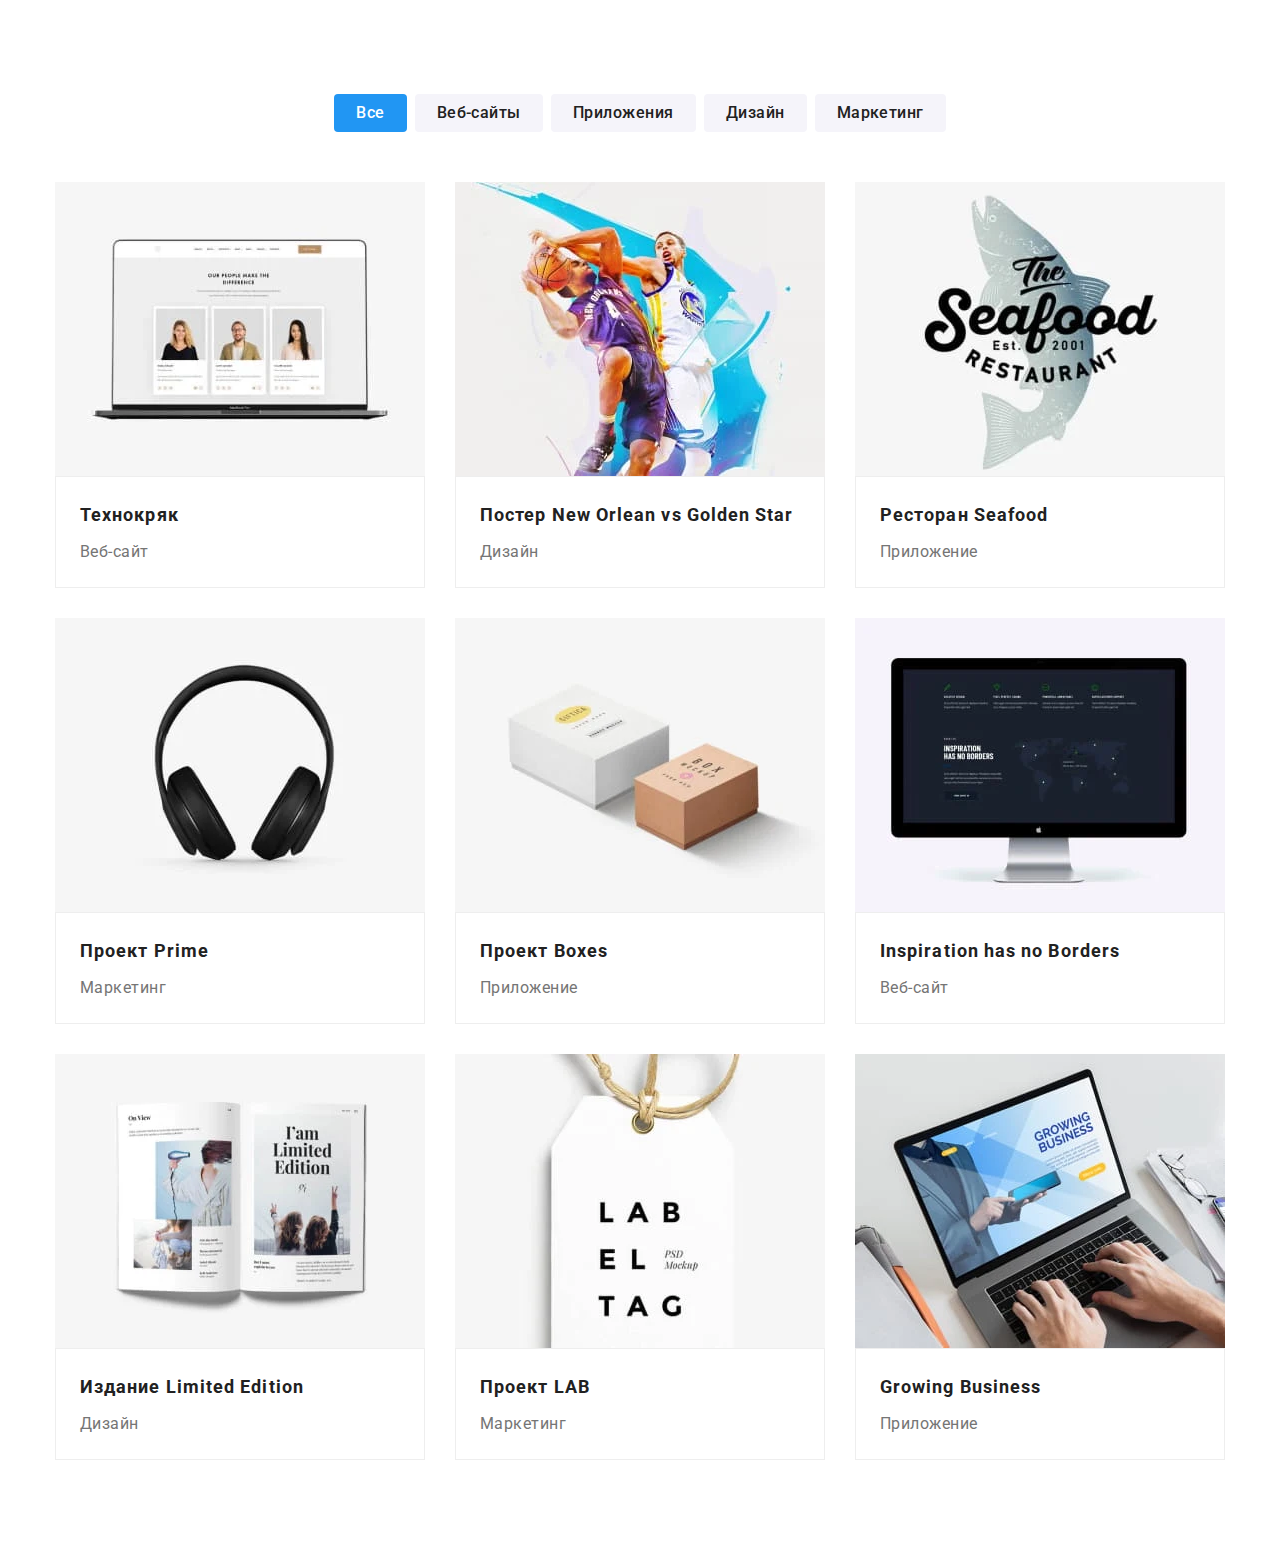
==== commit 5ffe37cc: "HW все кроме футера хэдера и модалок" ====
--- a/portfolio.html
+++ b/portfolio.html
@@ -65,13 +65,33 @@
                 </ul>
 
 
-                <!-- <h2 class="visually-hidden">Портфолио</h2>
+                <h2 class="visually-hidden">Портфолио</h2>
                 <ul class="gallery">
 
                     <li class="gallery__item">
                         <a class="gallery__link" href="#">
                             <div class="gallery__overlay--area">
-                            <img src="./images/laptop.jpg" alt="Ноутбук" width="370" height="295">
+                                <picture>
+                                    <source media="(min-width: 1200px)"
+                                    srcset="./images/laptop-desktop.webp 1x, ./images/laptop-desktop@2x.webp 2x"
+                                    type="image/webp">
+                                    <source media="(min-width: 1200px)" 
+                                    srcset="./images/laptop-desktop.jpg 1x, ./images/laptop-desktop@2x.jpg 2x">
+        
+                                    <source media="(min-width: 768px)" 
+                                    srcset="./images/laptop-tablet.webp 1x, ./images/laptop-tablet@2x.webp 2x"
+                                        type="image/webp">
+                                    <source media="(min-width: 768px)" 
+                                    srcset="./images/laptop-tablet.jpg 1x, ./images/laptop-tablet@2x.jpg 2x">
+        
+                                    <source media="(max-width: 767px)" 
+                                    srcset="./images/laptop-mobile.webp 1x, ./images/laptop-mobile@2x.webp 2x"
+                                        type="image/webp">
+                                    <source media="(max-width: 767px)" 
+                                    srcset="./images/laptop-mobile.jpg 1x, ./images/laptop-mobile@2x.jpg 2x">
+        
+                                    <img class="gallery__image" src="#" alt="Ноутбук">
+                                </picture>                            
                                 <div class="gallery__overlay">
                                     <p class="gallery__overlay--text">Технокряк это современная площадка распространения коронавируса. Компании используют эту
                                     платформу для цифрового шпионажа и атак на защищённые сервера конкурентов.</p>
@@ -89,7 +109,28 @@
                     <li class="gallery__item">
                         <a class="gallery__link" href="#">
                             <div class="gallery__overlay--area">
-                            <img src="./images/sport.jpg" alt="Спортсмены" width="370" height="295">
+                                <picture>
+                                    <source media="(min-width: 1200px)"
+                                    srcset="./images/sport-desktop.webp 1x, ./images/sport-desktop@2x.webp 2x"
+                                    type="image/webp">
+                                    <source media="(min-width: 1200px)" 
+                                    srcset="./images/sport-desktop.jpg 1x, ./images/sport-desktop@2x.jpg 2x">
+        
+                                    <source media="(min-width: 768px)" 
+                                    srcset="./images/sport-tablet.webp 1x, ./images/sport-tablet@2x.webp 2x"
+                                        type="image/webp">
+                                    <source media="(min-width: 768px)" 
+                                    srcset="./images/sport-tablet.jpg 1x, ./images/sport-tablet@2x.jpg 2x">
+        
+                                    <source media="(max-width: 767px)" 
+                                    srcset="./images/sport-mobile.webp 1x, ./images/sport-mobile@2x.webp 2x"
+                                        type="image/webp">
+                                    <source media="(max-width: 767px)" 
+                                    srcset="./images/sport-mobile.jpg 1x, ./images/sport-mobile@2x.jpg 2x">
+        
+                                    <img class="gallery__image" src="#" alt="Спортсмены">
+                                </picture>         
+                
                                 <div class="gallery__overlay">
                                     <p class="gallery__overlay--text">Технокряк это современная площадка распространения коронавируса. Компании используют эту
                                     платформу для цифрового шпионажа и атак на защищённые сервера конкурентов.</p>
@@ -108,7 +149,28 @@
                     <li class="gallery__item">
                         <a class="gallery__link" href="#">
                             <div class="gallery__overlay--area">
-                            <img src="./images/seafood.jpg" alt="Рыба с надписью" width="370" height="295">
+                                <picture>
+                                    <source media="(min-width: 1200px)"
+                                    srcset="./images/seafood-desktop.webp 1x, ./images/seafood-desktop@2x.webp 2x"
+                                    type="image/webp">
+                                    <source media="(min-width: 1200px)" 
+                                    srcset="./images/seafood-desktop.jpg 1x, ./images/seafood-desktop@2x.jpg 2x">
+        
+                                    <source media="(min-width: 768px)" 
+                                    srcset="./images/seafood-tablet.webp 1x, ./images/seafood-tablet@2x.webp 2x"
+                                        type="image/webp">
+                                    <source media="(min-width: 768px)" 
+                                    srcset="./images/seafood-tablet.jpg 1x, ./images/seafood-tablet@2x.jpg 2x">
+        
+                                    <source media="(max-width: 767px)" 
+                                    srcset="./images/seafood-mobile.webp 1x, ./images/seafood-mobile@2x.webp 2x"
+                                        type="image/webp">
+                                    <source media="(max-width: 767px)" 
+                                    srcset="./images/seafood-mobile.jpg 1x, ./images/seafood-mobile@2x.jpg 2x">
+        
+                                    <img class="gallery__image" src="#" alt="Рыба с надписью">
+                                </picture>         
+
                                 <div class="gallery__overlay">
                                     <p class="gallery__overlay--text">Технокряк это современная площадка распространения коронавируса. Компании используют эту
                                     платформу для цифрового шпионажа и атак на защищённые сервера конкурентов.</p>
@@ -126,7 +188,28 @@
                     <li class="gallery__item">
                         <a class="gallery__link" href="#">
                             <div class="gallery__overlay--area">
-                            <img src="./images/headphones.jpg" alt="Наушники" width="370" height="295">
+                                <picture>
+                                    <source media="(min-width: 1200px)"
+                                    srcset="./images/headphones-desktop.webp 1x, ./images/headphones-desktop@2x.webp 2x"
+                                    type="image/webp">
+                                    <source media="(min-width: 1200px)" 
+                                    srcset="./images/headphones-desktop.jpg 1x, ./images/headphones-desktop@2x.jpg 2x">
+        
+                                    <source media="(min-width: 768px)" 
+                                    srcset="./images/headphones-tablet.webp 1x, ./images/headphones-tablet@2x.webp 2x"
+                                        type="image/webp">
+                                    <source media="(min-width: 768px)" 
+                                    srcset="./images/headphones-tablet.jpg 1x, ./images/headphones-tablet@2x.jpg 2x">
+        
+                                    <source media="(max-width: 767px)" 
+                                    srcset="./images/headphones-mobile.webp 1x, ./images/headphones-mobile@2x.webp 2x"
+                                        type="image/webp">
+                                    <source media="(max-width: 767px)" 
+                                    srcset="./images/headphones-mobile.jpg 1x, ./images/headphones-mobile@2x.jpg 2x">
+        
+                                    <img class="gallery__image" src="#" alt="Наушники">
+                                </picture>
+                            
                                 <div class="gallery__overlay">
                                     <p class="gallery__overlay--text">Технокряк это современная площадка распространения коронавируса. Компании используют эту
                                     платформу для цифрового шпионажа и атак на защищённые сервера конкурентов.</p>
@@ -144,7 +227,28 @@
                     <li class="gallery__item">
                         <a class="gallery__link" href="#">
                             <div class="gallery__overlay--area">
-                            <img src="./images/boxes.jpg" alt="Две коробки" width="370" height="295">
+                                <picture>
+                                    <source media="(min-width: 1200px)"
+                                    srcset="./images/boxes-desktop.webp 1x, ./images/boxes-desktop@2x.webp 2x"
+                                    type="image/webp">
+                                    <source media="(min-width: 1200px)" 
+                                    srcset="./images/boxes-desktop.jpg 1x, ./images/boxes-desktop@2x.jpg 2x">
+        
+                                    <source media="(min-width: 768px)" 
+                                    srcset="./images/boxes-tablet.webp 1x, ./images/boxes-tablet@2x.webp 2x"
+                                        type="image/webp">
+                                    <source media="(min-width: 768px)" 
+                                    srcset="./images/boxes-tablet.jpg 1x, ./images/boxes-tablet@2x.jpg 2x">
+        
+                                    <source media="(max-width: 767px)" 
+                                    srcset="./images/boxes-mobile.webp 1x, ./images/boxes-mobile@2x.webp 2x"
+                                        type="image/webp">
+                                    <source media="(max-width: 767px)" 
+                                    srcset="./images/boxes-mobile.jpg 1x, ./images/boxes-mobile@2x.jpg 2x">
+        
+                                    <img class="gallery__image" src="#" alt="Две коробки">
+                                </picture>
+
                                 <div class="gallery__overlay">
                                     <p class="gallery__overlay--text">Технокряк это современная площадка распространения коронавируса. Компании используют эту
                                     платформу для цифрового шпионажа и атак на защищённые сервера конкурентов.</p>
@@ -162,7 +266,28 @@
                     <li class="gallery__item">
                         <a class="gallery__link" href="#">
                             <div class="gallery__overlay--area">
-                            <img src="./images/screen.jpg" alt="Монитор компьютера" width="370" height="295">
+                                <picture>
+                                    <source media="(min-width: 1200px)"
+                                    srcset="./images/screen-desktop.webp 1x, ./images/screen-desktop@2x.webp 2x"
+                                    type="image/webp">
+                                    <source media="(min-width: 1200px)" 
+                                    srcset="./images/screen-desktop.jpg 1x, ./images/screen-desktop@2x.jpg 2x">
+        
+                                    <source media="(min-width: 768px)" 
+                                    srcset="./images/screen-tablet.webp 1x, ./images/screen-tablet@2x.webp 2x"
+                                        type="image/webp">
+                                    <source media="(min-width: 768px)" 
+                                    srcset="./images/screen-tablet.jpg 1x, ./images/screen-tablet@2x.jpg 2x">
+        
+                                    <source media="(max-width: 767px)" 
+                                    srcset="./images/screen-mobile.webp 1x, ./images/screen-mobile@2x.webp 2x"
+                                        type="image/webp">
+                                    <source media="(max-width: 767px)" 
+                                    srcset="./images/screen-mobile.jpg 1x, ./images/screen-mobile@2x.jpg 2x">
+        
+                                    <img class="gallery__image" src="#" alt="Монитор компьютера">
+                                </picture>
+
                                 <div class="gallery__overlay">
                                     <p class="gallery__overlay--text">Технокряк это современная площадка распространения коронавируса. Компании используют эту
                                     платформу для цифрового шпионажа и атак на защищённые сервера конкурентов.</p>
@@ -180,7 +305,28 @@
                     <li class="gallery__item">
                         <a class="gallery__link" href="#">
                             <div class="gallery__overlay--area">
-                            <img src="./images/book.jpg" alt="Раскрытая книга" width="370" height="295">
+                                <picture>
+                                    <source media="(min-width: 1200px)"
+                                    srcset="./images/book-desktop.webp 1x, ./images/book-desktop@2x.webp 2x"
+                                    type="image/webp">
+                                    <source media="(min-width: 1200px)" 
+                                    srcset="./images/book-desktop.jpg 1x, ./images/book-desktop@2x.jpg 2x">
+        
+                                    <source media="(min-width: 768px)" 
+                                    srcset="./images/book-tablet.webp 1x, ./images/book-tablet@2x.webp 2x"
+                                        type="image/webp">
+                                    <source media="(min-width: 768px)" 
+                                    srcset="./images/book-tablet.jpg 1x, ./images/book-tablet@2x.jpg 2x">
+        
+                                    <source media="(max-width: 767px)" 
+                                    srcset="./images/book-mobile.webp 1x, ./images/book-mobile@2x.webp 2x"
+                                        type="image/webp">
+                                    <source media="(max-width: 767px)" 
+                                    srcset="./images/book-mobile.jpg 1x, ./images/book-mobile@2x.jpg 2x">
+        
+                                    <img class="gallery__image" src="#" alt="Раскрытая книга">
+                                </picture>
+
                                 <div class="gallery__overlay">
                                     <p class="gallery__overlay--text">Технокряк это современная площадка распространения коронавируса. Компании используют эту
                                     платформу для цифрового шпионажа и атак на защищённые сервера конкурентов.</p>
@@ -198,7 +344,28 @@
                     <li class="gallery__item">
                         <a class="gallery__link" href="#">
                             <div class="gallery__overlay--area">
-                            <img src="./images/label.jpg" alt="Бумажная бирка" width="370" height="295">
+                                <picture>
+                                    <source media="(min-width: 1200px)"
+                                    srcset="./images/label-desktop.webp 1x, ./images/label-desktop@2x.webp 2x"
+                                    type="image/webp">
+                                    <source media="(min-width: 1200px)" 
+                                    srcset="./images/label-desktop.jpg 1x, ./images/label-desktop@2x.jpg 2x">
+        
+                                    <source media="(min-width: 768px)" 
+                                    srcset="./images/label-tablet.webp 1x, ./images/label-tablet@2x.webp 2x"
+                                        type="image/webp">
+                                    <source media="(min-width: 768px)" 
+                                    srcset="./images/label-tablet.jpg 1x, ./images/label-tablet@2x.jpg 2x">
+        
+                                    <source media="(max-width: 767px)" 
+                                    srcset="./images/label-mobile.webp 1x, ./images/label-mobile@2x.webp 2x"
+                                        type="image/webp">
+                                    <source media="(max-width: 767px)" 
+                                    srcset="./images/label-mobile.jpg 1x, ./images/label-mobile@2x.jpg 2x">
+        
+                                    <img class="gallery__image" src="#" alt="Бумажная бирка">
+                                </picture>
+                            
                                 <div class="gallery__overlay">
                                     <p class="gallery__overlay--text">Технокряк это современная площадка распространения коронавируса. Компании используют эту
                                     платформу для цифрового шпионажа и атак на защищённые сервера конкурентов.</p>
@@ -216,7 +383,28 @@
                     <li class="gallery__item">
                         <a class="gallery__link" href="#">
                             <div class="gallery__overlay--area">
-                            <img src="./images/typing.jpg" alt="Клавиатура ноутбука" width="370" height="295">
+                                <picture>
+                                    <source media="(min-width: 1200px)"
+                                    srcset="./images/typing-desktop.webp 1x, ./images/typing-desktop@2x.webp 2x"
+                                    type="image/webp">
+                                    <source media="(min-width: 1200px)" 
+                                    srcset="./images/typing-desktop.jpg 1x, ./images/typing-desktop@2x.jpg 2x">
+        
+                                    <source media="(min-width: 768px)" 
+                                    srcset="./images/typing-tablet.webp 1x, ./images/typing-tablet@2x.webp 2x"
+                                        type="image/webp">
+                                    <source media="(min-width: 768px)" 
+                                    srcset="./images/typing-tablet.jpg 1x, ./images/typing-tablet@2x.jpg 2x">
+        
+                                    <source media="(max-width: 767px)" 
+                                    srcset="./images/typing-mobile.webp 1x, ./images/typing-mobile@2x.webp 2x"
+                                        type="image/webp">
+                                    <source media="(max-width: 767px)" 
+                                    srcset="./images/typing-mobile.jpg 1x, ./images/typing-mobile@2x.jpg 2x">
+        
+                                    <img class="gallery__image" src="#" alt="Клавиатура ноутбука">
+                                </picture>
+                           
                                 <div class="gallery__overlay">
                                     <p class="gallery__overlay--text">Технокряк это современная площадка распространения коронавируса. Компании используют эту
                                     платформу для цифрового шпионажа и атак на защищённые сервера конкурентов.</p>
@@ -231,7 +419,7 @@
                     </li>
                 </ul>
             </div>
-        </section> -->
+        </section>
     </main>
 
 <!-- <footer class="footer">
--- a/css/main.min.css
+++ b/css/main.min.css
@@ -1,3 +1,3 @@
 /*! modern-normalize v1.1.0 | MIT License | https://github.com/sindresorhus/modern-normalize */*,::before,::after{box-sizing:border-box}html{line-height:1.15;-webkit-text-size-adjust:100%;-moz-tab-size:4;tab-size:4}body{margin:0;font-family:system-ui,-apple-system,"Segoe UI",Roboto,Helvetica,Arial,sans-serif,"Apple Color Emoji","Segoe UI Emoji"}hr{height:0;color:inherit}abbr[title]{text-decoration:underline dotted}b,strong{font-weight:bolder}code,kbd,samp,pre{font-family:ui-monospace, SFMono-Regular, Consolas, "Liberation Mono", Menlo,- monospace;font-size:1em}small{font-size:80%}sub,sup{font-size:75%;line-height:0;position:relative;vertical-align:baseline}sub{bottom:-0.25em}sup{top:-0.5em}table{text-indent:0;border-color:inherit}button,input,optgroup,select,textarea{font-family:inherit;font-size:100%;line-height:1.15;margin:0}button,select{text-transform:none}button,[type="button"],[type="reset"],[type="submit"]{-webkit-appearance:button}::-moz-focus-inner{border-style:none;padding:0}:-moz-focusring{outline:1px dotted ButtonText}:-moz-ui-invalid{box-shadow:none}legend{padding:0}progress{vertical-align:baseline}::-webkit-inner-spin-button,::-webkit-outer-spin-button{height:auto}[type="search"]{-webkit-appearance:textfield;outline-offset:-2px}::-webkit-search-decoration{-webkit-appearance:none}::-webkit-file-upload-button{-webkit-appearance:button;font:inherit}summary{display:list-item}body{font-family:"Roboto", sans-serif;font-style:normal;font-weight:normal;font-size:14px}h1,h2,h3,h4,h5,h6,p{margin-top:0;margin-bottom:0}ul{margin-top:0;margin-bottom:0;padding-left:0}img{display:block;width:100%;height:auto}.logo,.navigation-block__link,.contacts-header__link,.footer-contacts__link,.gallery__link{text-decoration:none}.navigation,.contacts-header,.features,.work,.team,.clients,.social-list,.footer-contacts__list,.filters,.gallery{list-style:none}.container{padding-left:15px;padding-right:15px;margin:0 auto}@media screen and (max-width: 767px){.container{max-width:480px}}@media screen and (min-width: 768px){.container{max-width:768px}}@media screen and (min-width: 1200px){.container{min-width:1200px}}.visually-hidden{position:absolute !important;clip:rect(1px 1px 1px 1px);clip:rect(1px, 1px, 1px, 1px);padding:0 !important;border:0 !important;height:1px !important;width:1px !important;overflow:hidden}.logo{font-family:"Raleway", sans-serif;font-weight:bold;font-size:24px;line-height:1.17;letter-spacing:0.03em;color:#2196f3}.social-list{display:flex;justify-content:center;align-items:center}.backdrop{position:fixed;top:0;left:0;width:100%;height:100%;background-color:rgba(0,0,0,0.2);opacity:1;transition-duration:250ms;transform:scale(1)}.backdrop.is-hidden{opacity:0;pointer-events:none;transition-duration:250ms;transform:scale(0)}.modal{position:absolute;top:50%;left:50%;transform:translate(-50%, -50%);width:450px;height:609px;background-color:#fff;box-shadow:0px 1px 3px rgba(0,0,0,0.12),0px 1px 1px rgba(0,0,0,0.14),0px 2px 1px rgba(0,0,0,0.2);border-radius:4px;padding:40px}.modal__button{position:absolute;top:8px;right:8px;display:flex;align-items:center;justify-content:center;width:30px;height:30px;border-radius:50%;border:1px solid rgba(0,0,0,0.1);background-color:#fff;cursor:pointer;transition-property:fill;transition-duration:250ms;transition-timing-function:cubic-bezier(0.4, 0, 0.2, 1)}.modal__button:hover,.modal__button:focus{fill:#2196f3}.header{padding-top:10px;padding-bottom:10px;border-bottom:1px solid #ececec}.navigation-header{display:flex;align-items:center;justify-content:space-between}.logo--header{display:inline-block;text-align:left}.logo--black{color:#000000}.header__button{display:inline-flex;padding:0;border:none;background-color:transparent}.header__button .button--close{display:none}.header__button .is-open .button--close{display:block}.header__button .is-open .button--menu{display:none}.navigation{display:none}.contacts-header{display:none}@media screen and (min-width: 768px){.logo--header{margin-right:88px}.navigation-header{display:flex;padding-top:32px;padding-bottom:32px}.header__button.is-open{display:none}.navigation{display:flex;align-items:center}.navigation__item:not(:last-child){margin-right:50px}.navigation__list{display:flex;text-align:center;align-items:center}.navigation__link{font-weight:500;line-height:1.14;letter-spacing:0.02em;color:#212121;transition-property:color;transition-duration:250ms;transition-timing-function:cubic-bezier(0.4, 0, 0.2, 1)}.navigation__link:hover,.navigation__link:focus{color:#2196f3}.navigation__link.current{color:#2196f3;position:relative}.navigation__link.current::after{position:absolute;display:block;content:"";width:100%;height:4px;border-radius:2px;margin-top:30px;background-color:#2196f3}.contacts-header{display:flex;flex-direction:column;margin-left:auto;text-align:center;align-items:center}.contacts-header__item:not(:last-child){margin-right:50px}.contacts-header__link{font-weight:500;line-height:1.14;letter-spacing:0.02em;color:#757575;display:flex;justify-content:center;align-items:center;padding:0;fill:#757575;transition-property:color, fill;transition-duration:250ms;transition-timing-function:cubic-bezier(0.4, 0, 0.2, 1)}.contacts-header__link:hover,.contacts-header__link:focus{color:#2196f3;fill:#2196f3}.contacts-header__text{display:block}.contacts-header__icon--mail{width:16px;height:12px;margin-right:10px}.contacts-header__icon--tel{width:10px;height:16px;margin-right:10px}}.hero{padding:118px 0;margin:0 auto;max-width:767px;min-height:400px;text-align:center;background-image:linear-gradient(rgba(47,48,58,0.4), rgba(47,48,58,0.4)),url(../images/hero-mobile.jpg);background-size:cover;background-repeat:no-repeat;background-position:center}@media screen and (min-device-pixel-ratio: 2), screen and (min-resolution: 192dpi), screen and (min-resolution: 2dppx){.hero{background-image:linear-gradient(rgba(47,48,58,0.4), rgba(47,48,58,0.4)),url(../images/hero-mobile@2x.jpg)}}.hero__container{text-align:center}.hero__title{font-weight:900;font-size:26px;line-height:1.62;letter-spacing:0.06em;text-transform:uppercase;color:#fff;border:none;text-shadow:0px 4px 4px rgba(0,0,0,0.25);max-width:360px;margin:0 auto}.hero__button{font-weight:bold;font-size:16px;line-height:1.88;text-align:center;letter-spacing:0.06em;color:#fff;background-color:#2196f3;box-shadow:0px 4px 4px rgba(0,0,0,0.15);border-style:none;border-radius:4px;padding:10px 32px;cursor:pointer;margin-top:30px;transition-property:background-color;transition-duration:250ms;transition-timing-function:cubic-bezier(0.4, 0, 0.2, 1)}.hero__button:hover,.hero__button:focus{background-color:#188ce8}@media screen and (min-width: 768px){.hero{max-width:1199px;background-image:linear-gradient(rgba(47,48,58,0.4), rgba(47,48,58,0.4)),url(../images/hero-tablet.jpg)}}@media screen and (min-width: 768px) and (min-device-pixel-ratio: 2), screen and (min-width: 768px) and (min-resolution: 192dpi), screen and (min-width: 768px) and (min-resolution: 2dppx){.hero{background-image:linear-gradient(rgba(47,48,58,0.4), rgba(47,48,58,0.4)),url(../images/hero-tablet@2x.jpg)}}@media screen and (min-width: 1200px){.hero{min-height:600px;max-width:1600px;padding:200px 0;background-color:#2f303a;background-image:linear-gradient(rgba(47,48,58,0.4), rgba(47,48,58,0.4)),url(../images/hero-desktop.jpg)}}@media screen and (min-width: 1200px) and (min-device-pixel-ratio: 2), screen and (min-width: 1200px) and (min-resolution: 192dpi), screen and (min-width: 1200px) and (min-resolution: 2dppx){.hero{background-image:linear-gradient(rgba(47,48,58,0.4), rgba(47,48,58,0.4)),url(../images/hero-desktop@2x.jpg)}}@media screen and (min-width: 1200px){.hero__title{min-width:610px;font-size:44px;line-height:1.36}}.section--features{padding-top:60px;padding-bottom:60px}.features__container{margin:0 auto}.features__item{max-width:450px;min-height:226px}.features__item:not(:last-child){margin-bottom:30px}.features__title{font-weight:bold;font-size:14px;line-height:1.14;letter-spacing:0.03em;text-transform:uppercase;color:#212121;margin-bottom:10px;text-align:center}.features__text{line-height:1.71;letter-spacing:0.03em;color:#757575}.features__thumb{display:flex;max-width:450px;min-height:120px;background-color:#f5f4fa;justify-content:center;align-items:center;margin-bottom:30px}.features__icon{width:70px;height:70px}@media screen and (min-width: 768px){.features{display:flex;flex-wrap:wrap;max-width:1199px;margin-bottom:-30px;margin-right:-30px}.features__item{margin-bottom:30px;margin-right:30px;max-width:354px;flex-basis:calc((100% - 60px) / 2)}.features__title{text-align:left}.features__thumb{max-width:354px}}@media screen and (min-width: 1200px){.section--features{padding-top:94px;padding-bottom:47px}.features__item{flex-basis:calc((100% - 120px) / 4)}.features__thumb{max-width:270px}}@media screen and (max-width: 1199px){.section--work{display:none}}@media screen and (min-width: 1200px){.section--work{padding-top:47px;padding-bottom:94px}.section--work__title{font-weight:bold;font-size:36px;line-height:1.17;text-align:center;letter-spacing:0.03em;color:#212121;margin-bottom:50px}.work--container{margin:0 auto}.img-container{position:relative;max-width:370px;min-height:294px}.work{display:flex}.work__image{max-width:370px;min-height:294px}.work__title{position:absolute;bottom:0;font-weight:bold;line-height:1.14;text-align:center;letter-spacing:0.03em;text-transform:uppercase;color:#fff;width:100%;min-height:70px;background:rgba(47,48,58,0.8);padding-top:27px;padding-bottom:27px}.work__item:not(:last-child){margin-right:30px}}.section--team{background:#f5f4fa;padding-top:60px;padding-bottom:60px}.section--team__title{font-weight:bold;font-size:28px;line-height:1.18;text-align:center;letter-spacing:0.03em;color:#212121;margin-bottom:30px}.team--container{margin:0 auto}.team__item{max-width:450px;box-shadow:0px 1px 3px rgba(0,0,0,0.12),0px 1px 1px rgba(0,0,0,0.14),0px 2px 1px rgba(0,0,0,0.2);background-color:#fff;border-radius:0px 0px 4px 4px}.team__item:not(:last-child){margin-bottom:30px}.team__card{padding-top:30px;padding-bottom:24px}.team__name{font-weight:500;font-size:16px;line-height:1.19;text-align:center;letter-spacing:0.03em;color:#212121;margin-bottom:10px}.team__text{font-size:16px;line-height:1.19;text-align:center;letter-spacing:0.03em;color:#757575}.social-list--team{margin-top:16px}.social-list__item{width:44px;height:44px}.social-list__item:not(:last-child){margin-right:10px}.social-list__link{display:flex;width:100%;height:100%;padding:12px;fill:#afb1b8;border-radius:50%;transition-property:fill, background-color;transition-duration:250ms;transition-timing-function:cubic-bezier(0.4, 0, 0.2, 1)}.social-list__link:hover,.social-list__link:focus{background-color:#2196f3;fill:#fff}.social-list__icon{width:20px;height:20px}@media screen and (min-width: 768px){.team{display:flex;flex-wrap:wrap;margin-bottom:-30px;margin-right:-30px}.team__item{margin-bottom:30px;margin-right:30px;max-width:354px;flex-basis:calc((100% - 60px) / 2)}}@media screen and (min-width: 1200px){.section--team{padding-top:94px;padding-bottom:94px}.section--team__title{font-size:36px;line-height:1.17;margin-bottom:50px}.team{display:flex;flex-wrap:nowrap}.team__item{min-width:270px}.team__item:not(:last-child){margin-right:30px}.team__card{padding-top:30px;padding-bottom:30px}}.section--clients{padding-top:60px;padding-bottom:60px}.section--clients__title{font-size:28px;font-weight:bold;line-height:1.18;letter-spacing:0.03em;text-align:center;color:#212121;margin-bottom:30px}.clients{display:flex;flex-wrap:wrap;margin-bottom:-30px;margin-right:-30px}.clients__link{display:flex;max-width:210px;height:92px;border:1px solid #afb1b8;border-radius:4px;fill:#afb1b8;justify-content:center;align-items:center;transition-property:fill, border-color;transition-duration:250ms;transition-timing-function:cubic-bezier(0.4, 0, 0.2, 1)}.clients__link:hover,.clients__link:focus{fill:#2196f3;border-color:#2196f3}.clients__item{margin-bottom:30px;margin-right:30px;flex-basis:calc((100% - 60px) / 2)}@media screen and (min-width: 768px){.clients__link{max-width:226px}.clients__item{flex-basis:calc((100% - 90px) / 3)}}@media screen and (min-width: 1200px){.section--clients{padding-top:94px;padding-bottom:94px}.section--clients__title{font-size:36px;line-height:1.17;margin-bottom:50px}.clients__link{max-width:170px}.clients__item{flex-basis:calc((100% - 180px) / 6)}}.footer{background-color:#2f303a;padding-top:60px;padding-bottom:60px}.logo--footer{display:block;text-align:center}.logo--white{color:#fff}.footer-contacts__address{font-style:normal;font-size:14px;line-height:1.71;letter-spacing:0.03em;color:#fff;margin-top:20px;text-align:center}.footer-contacts__list{margin-top:8px}.footer-contacts__item{text-align:center}.footer-contacts__item:not(:last-child){margin-bottom:8px}.footer-contacts__link{line-height:1.71;letter-spacing:0.03em;color:rgba(255,255,255,0.6);transition-property:color;transition-duration:250ms;transition-timing-function:cubic-bezier(0.4, 0, 0.2, 1)}.footer-contacts__link:hover,.footer-contacts__link:focus{color:#2196f3}.footer-socials{margin-top:60px}.footer-socials__text{font-weight:bold;line-height:1.14;letter-spacing:0.03em;text-transform:uppercase;color:#fff;text-align:center}.social-list--footer{margin-top:20px}.footer-socials__item{width:44px;height:44px}.footer-socials__item:not(:last-child){margin-right:10px}.footer-socials__link{display:flex;width:100%;height:100%;padding:12px;background-color:#43444d;border-radius:50%;fill:#fff;transition-property:background-color;transition-duration:250ms;transition-timing-function:cubic-bezier(0.4, 0, 0.2, 1)}.footer-socials__link:hover,.footer-socials__link:focus{background-color:#2196f3}.footer-socials__icon{width:20px;height:20px}.footer-form{margin-top:60px}.footer-form__text{font-weight:bold;line-height:1.14;letter-spacing:0.03em;text-transform:uppercase;color:#fff;text-align:center}.footer-form__block{margin-top:20px}.footer-form__bottom{position:relative;display:block;width:200px;height:50px;background:#2196f3;box-shadow:0px 4px 4px rgba(0,0,0,0.15);border-radius:4px;border:none;padding:10px 62px 10px 29px;cursor:pointer;margin-top:20px;margin-right:auto;margin-left:auto;font-weight:bold;font-size:16px;line-height:1.88;letter-spacing:0.06em;color:#fff;transition-property:background-color;transition-duration:250ms;transition-timing-function:cubic-bezier(0.4, 0, 0.2, 1)}.footer-form__bottom:hover,.footer-form__bottom:focus{background-color:#188ce8}.footer-form__input{width:450px;height:50px;border:1px solid rgba(255,255,255,0.3);filter:drop-shadow(0px 4px 4px rgba(0,0,0,0.15));border-radius:4px;background-color:transparent;padding:15px 16px;font-size:16px;line-height:1.25;letter-spacing:0.03em;color:#fff}.footer-form__input::placeholder{color:rgba(255,255,255,0.6)}.footer-form__icon{position:absolute;fill:#fff;top:50%;right:28px;transform:translateY(-50%)}.portfolio-page{padding-top:60px;padding-bottom:60px}.filters{display:flex;flex-wrap:wrap;align-content:flex-start;margin-bottom:40px;max-width:450px}.filters__item{margin-bottom:15px}.filters__item:not(:last-child){margin-right:8px}.filters__button{font-weight:500;font-size:16px;line-height:1.63;text-align:center;letter-spacing:0.03em;color:#212121;border-style:none;border-radius:4px;padding:6px 22px;cursor:pointer;transition-property:color, background-color, box-shadow, border-radius;transition-duration:250ms;transition-timing-function:cubic-bezier(0.4, 0, 0.2, 1)}.filters__button:hover,.filters__button:focus{color:#fff;background-color:#2196f3;box-shadow:0px 3px 1px rgba(0,0,0,0.1),0px 1px 2px rgba(0,0,0,0.08),0px 2px 2px rgba(0,0,0,0.12);border-radius:4px}.filters__button.current{color:#fff;background-color:#2196f3}.gallery{display:flex;flex-wrap:wrap;margin-left:-30px;margin-top:-30px}.gallery__link{display:block}.gallery__item{margin-left:30px;margin-top:30px;flex-basis:calc((100% - 90px) / 3);transition-property:box-shadow;transition-duration:250ms;transition-timing-function:cubic-bezier(0.4, 0, 0.2, 1)}.gallery__item:hover,.gallery__item:focus{box-shadow:0px 1px 1px rgba(0,0,0,0.12),0px 4px 4px rgba(0,0,0,0.06),1px 4px 6px rgba(0,0,0,0.16)}.gallery__item:hover .gallery__overlay{transform:translateY(-100%)}.gallery__card{border:1px solid #eeeeee;padding:20px 24px}.gallery__title{font-weight:bold;font-size:18px;line-height:2;letter-spacing:0.06em;color:#212121}.gallery__text{font-size:16px;line-height:1.88;letter-spacing:0.03em;color:#757575;margin-top:4px}.gallery__overlay--area{position:relative;overflow:hidden}.gallery__overlay{position:absolute;top:100%;left:0;width:100%;height:100%;background-color:rgba(33,150,243,0.9);padding:63px 24px;transition:transform 250ms cubic-bezier(0.4, 0, 0.2, 1)}.gallery__overlay--text{font-size:18px;line-height:1.56;letter-spacing:0.03em;color:#fff}.modal-form{display:flex;flex-direction:column}.modal-form__title{font-weight:bold;font-size:20px;line-height:1.5;text-align:center;letter-spacing:0.03em;color:#212121;margin-bottom:12px}.modal-form__input{width:100%;height:40px;border:1px solid rgba(33,33,33,0.2);border-radius:4px;padding-left:42px;transition-property:border-color;transition-duration:250ms;transition-timing-function:cubic-bezier(0.4, 0, 0.2, 1)}.modal-form__input:focus{outline:none;border-color:#2196f3}.modal-form__input:focus+.modal-form__icon{fill:#2196f3}.modal-form__icon{position:absolute;top:50%;transform:translateY(-50%);left:12px;transition-property:fill;transition-duration:250ms;transition-timing-function:cubic-bezier(0.4, 0, 0.2, 1)}.modal-form__wrapper{position:relative;display:block;margin-top:4px}.modal-form__label{font-size:12px;line-height:1.17;letter-spacing:0.01em;color:#757575;margin-bottom:10px}.modal-form__button{background:#2196f3;box-shadow:0px 4px 4px rgba(0,0,0,0.15);border-radius:4px;border:none;margin-right:auto;margin-left:auto;padding:10px 55px;cursor:pointer;margin-top:31px;font-weight:bold;font-size:16px;line-height:1.88;letter-spacing:0.06em;color:#fff}.modal-form__button:hover,.modal-form__button:focus{background-color:#188ce8}.modal-form__label.textarea__label{margin-bottom:20px}.textarea__input{width:100%;height:120px;margin-top:4px;border:1px solid rgba(33,33,33,0.2);border-radius:4px;padding:12px 16px;resize:none;transition-property:border-color;transition-duration:250ms;transition-timing-function:cubic-bezier(0.4, 0, 0.2, 1)}.textarea__input:focus{outline:none;border-color:#2196f3}.textarea__input::placeholder{color:rgba(117,117,117,0.5)}.modal-checkbox__label{display:flex;font-size:12px;line-height:1.17;letter-spacing:0.03em;color:#757575;margin-bottom:30px}.modal-checkbox__label::before{display:block;width:16px;height:15px;border:2px solid #212121;border-radius:2px;content:"";cursor:pointer;margin-right:7px}.modal-checkbox:checked+.modal-checkbox__label::before{background-color:#2196f3;background-image:url(../images/agree.svg);background-position:center;background-repeat:no-repeat;border:none}.modal-checkbox__link{color:#2196f3}
+ monospace;font-size:1em}small{font-size:80%}sub,sup{font-size:75%;line-height:0;position:relative;vertical-align:baseline}sub{bottom:-0.25em}sup{top:-0.5em}table{text-indent:0;border-color:inherit}button,input,optgroup,select,textarea{font-family:inherit;font-size:100%;line-height:1.15;margin:0}button,select{text-transform:none}button,[type="button"],[type="reset"],[type="submit"]{-webkit-appearance:button}::-moz-focus-inner{border-style:none;padding:0}:-moz-focusring{outline:1px dotted ButtonText}:-moz-ui-invalid{box-shadow:none}legend{padding:0}progress{vertical-align:baseline}::-webkit-inner-spin-button,::-webkit-outer-spin-button{height:auto}[type="search"]{-webkit-appearance:textfield;outline-offset:-2px}::-webkit-search-decoration{-webkit-appearance:none}::-webkit-file-upload-button{-webkit-appearance:button;font:inherit}summary{display:list-item}body{font-family:"Roboto", sans-serif;font-style:normal;font-weight:normal;font-size:14px}h1,h2,h3,h4,h5,h6,p{margin-top:0;margin-bottom:0}ul{margin-top:0;margin-bottom:0;padding-left:0}img{display:block;width:100%;height:auto}.logo,.navigation-block__link,.contacts-header__link,.footer-contacts__link,.gallery__link{text-decoration:none}.navigation,.contacts-header,.features,.work,.team,.clients,.social-list,.footer-contacts__list,.filters,.gallery{list-style:none}.container{padding-left:15px;padding-right:15px;margin:0 auto}@media screen and (max-width: 767px){.container{max-width:480px}}@media screen and (min-width: 768px){.container{max-width:768px}}@media screen and (min-width: 1200px){.container{min-width:1200px}}.visually-hidden{position:absolute !important;clip:rect(1px 1px 1px 1px);clip:rect(1px, 1px, 1px, 1px);padding:0 !important;border:0 !important;height:1px !important;width:1px !important;overflow:hidden}.logo{font-family:"Raleway", sans-serif;font-weight:bold;font-size:24px;line-height:1.17;letter-spacing:0.03em;color:#2196f3}.social-list{display:flex;justify-content:center;align-items:center}.backdrop{position:fixed;top:0;left:0;width:100%;height:100%;background-color:rgba(0,0,0,0.2);opacity:1;transition-duration:250ms;transform:scale(1)}.backdrop.is-hidden{opacity:0;pointer-events:none;transition-duration:250ms;transform:scale(0)}.modal{position:absolute;top:50%;left:50%;transform:translate(-50%, -50%);width:450px;height:609px;background-color:#fff;box-shadow:0px 1px 3px rgba(0,0,0,0.12),0px 1px 1px rgba(0,0,0,0.14),0px 2px 1px rgba(0,0,0,0.2);border-radius:4px;padding:40px}.modal__button{position:absolute;top:8px;right:8px;display:flex;align-items:center;justify-content:center;width:30px;height:30px;border-radius:50%;border:1px solid rgba(0,0,0,0.1);background-color:#fff;cursor:pointer;transition-property:fill;transition-duration:250ms;transition-timing-function:cubic-bezier(0.4, 0, 0.2, 1)}.modal__button:hover,.modal__button:focus{fill:#2196f3}.header{padding-top:10px;padding-bottom:10px;border-bottom:1px solid #ececec}.navigation-header{display:flex;align-items:center;justify-content:space-between}.logo--header{display:inline-block;text-align:left}.logo--black{color:#000000}.header__button{display:inline-flex;padding:0;border:none;background-color:transparent}.header__button .button--close{display:none}.header__button .is-open .button--close{display:block}.header__button .is-open .button--menu{display:none}.navigation{display:none}.contacts-header{display:none}@media screen and (min-width: 768px){.logo--header{margin-right:88px}.navigation-header{display:flex;padding-top:32px;padding-bottom:32px}.header__button.is-open{display:none}.navigation{display:flex;align-items:center}.navigation__item:not(:last-child){margin-right:50px}.navigation__list{display:flex;text-align:center;align-items:center}.navigation__link{font-weight:500;line-height:1.14;letter-spacing:0.02em;color:#212121;transition-property:color;transition-duration:250ms;transition-timing-function:cubic-bezier(0.4, 0, 0.2, 1)}.navigation__link:hover,.navigation__link:focus{color:#2196f3}.navigation__link.current{color:#2196f3;position:relative}.navigation__link.current::after{position:absolute;display:block;content:"";width:100%;height:4px;border-radius:2px;margin-top:30px;background-color:#2196f3}.contacts-header{display:flex;flex-direction:column;margin-left:auto;text-align:center;align-items:center}.contacts-header__item:not(:last-child){margin-right:50px}.contacts-header__link{font-weight:500;line-height:1.14;letter-spacing:0.02em;color:#757575;display:flex;justify-content:center;align-items:center;padding:0;fill:#757575;transition-property:color, fill;transition-duration:250ms;transition-timing-function:cubic-bezier(0.4, 0, 0.2, 1)}.contacts-header__link:hover,.contacts-header__link:focus{color:#2196f3;fill:#2196f3}.contacts-header__text{display:block}.contacts-header__icon--mail{width:16px;height:12px;margin-right:10px}.contacts-header__icon--tel{width:10px;height:16px;margin-right:10px}}.hero{padding:118px 0;margin:0 auto;max-width:767px;min-height:400px;text-align:center;background-image:linear-gradient(rgba(47,48,58,0.4), rgba(47,48,58,0.4)),url(../images/hero-mobile.jpg);background-size:cover;background-repeat:no-repeat;background-position:center}@media screen and (min-device-pixel-ratio: 2), screen and (min-resolution: 192dpi), screen and (min-resolution: 2dppx){.hero{background-image:linear-gradient(rgba(47,48,58,0.4), rgba(47,48,58,0.4)),url(../images/hero-mobile@2x.jpg)}}.hero__container{text-align:center}.hero__title{font-weight:900;font-size:26px;line-height:1.62;letter-spacing:0.06em;text-transform:uppercase;color:#fff;border:none;text-shadow:0px 4px 4px rgba(0,0,0,0.25);max-width:360px;margin:0 auto}.hero__button{font-weight:bold;font-size:16px;line-height:1.88;text-align:center;letter-spacing:0.06em;color:#fff;background-color:#2196f3;box-shadow:0px 4px 4px rgba(0,0,0,0.15);border-style:none;border-radius:4px;padding:10px 32px;cursor:pointer;margin-top:30px;transition-property:background-color;transition-duration:250ms;transition-timing-function:cubic-bezier(0.4, 0, 0.2, 1)}.hero__button:hover,.hero__button:focus{background-color:#188ce8}@media screen and (min-width: 768px){.hero{max-width:1199px;background-image:linear-gradient(rgba(47,48,58,0.4), rgba(47,48,58,0.4)),url(../images/hero-tablet.jpg)}}@media screen and (min-width: 768px) and (min-device-pixel-ratio: 2), screen and (min-width: 768px) and (min-resolution: 192dpi), screen and (min-width: 768px) and (min-resolution: 2dppx){.hero{background-image:linear-gradient(rgba(47,48,58,0.4), rgba(47,48,58,0.4)),url(../images/hero-tablet@2x.jpg)}}@media screen and (min-width: 1200px){.hero{min-height:600px;max-width:1600px;padding:200px 0;background-color:#2f303a;background-image:linear-gradient(rgba(47,48,58,0.4), rgba(47,48,58,0.4)),url(../images/hero-desktop.jpg)}}@media screen and (min-width: 1200px) and (min-device-pixel-ratio: 2), screen and (min-width: 1200px) and (min-resolution: 192dpi), screen and (min-width: 1200px) and (min-resolution: 2dppx){.hero{background-image:linear-gradient(rgba(47,48,58,0.4), rgba(47,48,58,0.4)),url(../images/hero-desktop@2x.jpg)}}@media screen and (min-width: 1200px){.hero__title{min-width:610px;font-size:44px;line-height:1.36}}.section--features{padding-top:60px;padding-bottom:60px}.features__container{margin:0 auto}.features__item{max-width:450px;min-height:226px}.features__item:not(:last-child){margin-bottom:30px}.features__title{font-weight:bold;font-size:14px;line-height:1.14;letter-spacing:0.03em;text-transform:uppercase;color:#212121;margin-bottom:10px;text-align:center}.features__text{line-height:1.71;letter-spacing:0.03em;color:#757575}.features__thumb{display:flex;max-width:450px;min-height:120px;background-color:#f5f4fa;justify-content:center;align-items:center;margin-bottom:30px}.features__icon{width:70px;height:70px}@media screen and (min-width: 768px){.features{display:flex;flex-wrap:wrap;max-width:1199px;margin-bottom:-30px;margin-right:-30px}.features__item{margin-bottom:30px;margin-right:30px;max-width:354px;flex-basis:calc((100% - 60px) / 2)}.features__title{text-align:left}.features__thumb{max-width:354px}}@media screen and (min-width: 1200px){.section--features{padding-top:94px;padding-bottom:47px}.features__item{flex-basis:calc((100% - 120px) / 4)}.features__thumb{max-width:270px}}@media screen and (max-width: 1199px){.section--work{display:none}}@media screen and (min-width: 1200px){.section--work{padding-top:47px;padding-bottom:94px}.section--work__title{font-weight:bold;font-size:36px;line-height:1.17;text-align:center;letter-spacing:0.03em;color:#212121;margin-bottom:50px}.work--container{margin:0 auto}.img-container{position:relative;max-width:370px;min-height:294px}.work{display:flex}.work__image{max-width:370px;min-height:294px}.work__title{position:absolute;bottom:0;font-weight:bold;line-height:1.14;text-align:center;letter-spacing:0.03em;text-transform:uppercase;color:#fff;width:100%;min-height:70px;background:rgba(47,48,58,0.8);padding-top:27px;padding-bottom:27px}.work__item:not(:last-child){margin-right:30px}}.section--team{background:#f5f4fa;padding-top:60px;padding-bottom:60px}.section--team__title{font-weight:bold;font-size:28px;line-height:1.18;text-align:center;letter-spacing:0.03em;color:#212121;margin-bottom:30px}.team--container{margin:0 auto}.team__item{max-width:450px;box-shadow:0px 1px 3px rgba(0,0,0,0.12),0px 1px 1px rgba(0,0,0,0.14),0px 2px 1px rgba(0,0,0,0.2);background-color:#fff;border-radius:0px 0px 4px 4px}.team__item:not(:last-child){margin-bottom:30px}.team__card{padding-top:30px;padding-bottom:24px}.team__name{font-weight:500;font-size:16px;line-height:1.19;text-align:center;letter-spacing:0.03em;color:#212121;margin-bottom:10px}.team__text{font-size:16px;line-height:1.19;text-align:center;letter-spacing:0.03em;color:#757575}.social-list--team{margin-top:16px}.social-list__item{width:44px;height:44px}.social-list__item:not(:last-child){margin-right:10px}.social-list__link{display:flex;width:100%;height:100%;padding:12px;fill:#afb1b8;border-radius:50%;transition-property:fill, background-color;transition-duration:250ms;transition-timing-function:cubic-bezier(0.4, 0, 0.2, 1)}.social-list__link:hover,.social-list__link:focus{background-color:#2196f3;fill:#fff}.social-list__icon{width:20px;height:20px}@media screen and (min-width: 768px){.team{display:flex;flex-wrap:wrap;margin-bottom:-30px;margin-right:-30px}.team__item{margin-bottom:30px;margin-right:30px;max-width:354px;flex-basis:calc((100% - 60px) / 2)}}@media screen and (min-width: 1200px){.section--team{padding-top:94px;padding-bottom:94px}.section--team__title{font-size:36px;line-height:1.17;margin-bottom:50px}.team{display:flex;flex-wrap:nowrap}.team__item{min-width:270px}.team__item:not(:last-child){margin-right:30px}.team__card{padding-top:30px;padding-bottom:30px}}.section--clients{padding-top:60px;padding-bottom:60px}.section--clients__title{font-size:28px;font-weight:bold;line-height:1.18;letter-spacing:0.03em;text-align:center;color:#212121;margin-bottom:30px}.clients{display:flex;flex-wrap:wrap;margin-bottom:-30px;margin-right:-30px}.clients__link{display:flex;max-width:210px;height:92px;border:1px solid #afb1b8;border-radius:4px;fill:#afb1b8;justify-content:center;align-items:center;transition-property:fill, border-color;transition-duration:250ms;transition-timing-function:cubic-bezier(0.4, 0, 0.2, 1)}.clients__link:hover,.clients__link:focus{fill:#2196f3;border-color:#2196f3}.clients__item{margin-bottom:30px;margin-right:30px;flex-basis:calc((100% - 60px) / 2)}@media screen and (min-width: 768px){.clients__link{max-width:226px}.clients__item{flex-basis:calc((100% - 90px) / 3)}}@media screen and (min-width: 1200px){.section--clients{padding-top:94px;padding-bottom:94px}.section--clients__title{font-size:36px;line-height:1.17;margin-bottom:50px}.clients__link{max-width:170px}.clients__item{flex-basis:calc((100% - 180px) / 6)}}.footer{background-color:#2f303a;padding-top:60px;padding-bottom:60px}.logo--footer{display:block;text-align:center}.logo--white{color:#fff}.footer-contacts__address{font-style:normal;font-size:14px;line-height:1.71;letter-spacing:0.03em;color:#fff;margin-top:20px;text-align:center}.footer-contacts__list{margin-top:8px}.footer-contacts__item{text-align:center}.footer-contacts__item:not(:last-child){margin-bottom:8px}.footer-contacts__link{line-height:1.71;letter-spacing:0.03em;color:rgba(255,255,255,0.6);transition-property:color;transition-duration:250ms;transition-timing-function:cubic-bezier(0.4, 0, 0.2, 1)}.footer-contacts__link:hover,.footer-contacts__link:focus{color:#2196f3}.footer-socials{margin-top:60px}.footer-socials__text{font-weight:bold;line-height:1.14;letter-spacing:0.03em;text-transform:uppercase;color:#fff;text-align:center}.social-list--footer{margin-top:20px}.footer-socials__item{width:44px;height:44px}.footer-socials__item:not(:last-child){margin-right:10px}.footer-socials__link{display:flex;width:100%;height:100%;padding:12px;background-color:#43444d;border-radius:50%;fill:#fff;transition-property:background-color;transition-duration:250ms;transition-timing-function:cubic-bezier(0.4, 0, 0.2, 1)}.footer-socials__link:hover,.footer-socials__link:focus{background-color:#2196f3}.footer-socials__icon{width:20px;height:20px}.footer-form{margin-top:60px}.footer-form__text{font-weight:bold;line-height:1.14;letter-spacing:0.03em;text-transform:uppercase;color:#fff;text-align:center}.footer-form__block{margin-top:20px}.footer-form__bottom{position:relative;display:block;width:200px;height:50px;background:#2196f3;box-shadow:0px 4px 4px rgba(0,0,0,0.15);border-radius:4px;border:none;padding:10px 62px 10px 29px;cursor:pointer;margin-top:20px;margin-right:auto;margin-left:auto;font-weight:bold;font-size:16px;line-height:1.88;letter-spacing:0.06em;color:#fff;transition-property:background-color;transition-duration:250ms;transition-timing-function:cubic-bezier(0.4, 0, 0.2, 1)}.footer-form__bottom:hover,.footer-form__bottom:focus{background-color:#188ce8}.footer-form__input{width:450px;height:50px;border:1px solid rgba(255,255,255,0.3);filter:drop-shadow(0px 4px 4px rgba(0,0,0,0.15));border-radius:4px;background-color:transparent;padding:15px 16px;font-size:16px;line-height:1.25;letter-spacing:0.03em;color:#fff}.footer-form__input::placeholder{color:rgba(255,255,255,0.6)}.footer-form__icon{position:absolute;fill:#fff;top:50%;right:28px;transform:translateY(-50%)}.portfolio-page{padding-top:60px;padding-bottom:60px}.filters{display:flex;flex-wrap:wrap;align-content:flex-start;margin-bottom:40px}.filters__item{margin-bottom:15px}.filters__item:not(:last-child){margin-right:8px}.filters__button{font-weight:500;font-size:16px;line-height:1.63;text-align:center;letter-spacing:0.03em;color:#212121;border-style:none;border-radius:4px;background-color:#f5f4fa;padding:6px 22px;cursor:pointer;transition-property:color, background-color, box-shadow, border-radius;transition-duration:250ms;transition-timing-function:cubic-bezier(0.4, 0, 0.2, 1)}.filters__button:hover,.filters__button:focus{color:#fff;background-color:#2196f3;box-shadow:0px 3px 1px rgba(0,0,0,0.1),0px 1px 2px rgba(0,0,0,0.08),0px 2px 2px rgba(0,0,0,0.12);border-radius:4px}.filters__button.current{color:#fff;background-color:#2196f3}@media screen and (min-width: 768px){.filters{display:flex;margin-bottom:30px;justify-content:center}.filters__item{margin-bottom:0}}@media screen and (min-width: 1200px){.portfolio-page{padding-top:94px;padding-bottom:94px}.filters{margin-bottom:50px}}.gallery__item{max-width:450px;transition-property:box-shadow;transition-duration:250ms;transition-timing-function:cubic-bezier(0.4, 0, 0.2, 1)}.gallery__item:hover,.gallery__item:focus{box-shadow:0px 1px 1px rgba(0,0,0,0.12),0px 4px 4px rgba(0,0,0,0.06),1px 4px 6px rgba(0,0,0,0.16)}.gallery__item:hover .gallery__overlay{transform:translateY(-100%)}.gallery__item:not(:last-child){margin-bottom:30px}.gallery__card{border:1px solid #eeeeee;padding:20px 24px}.gallery__title{font-weight:bold;font-size:18px;line-height:2;letter-spacing:0.06em;color:#212121}.gallery__text{font-size:16px;line-height:1.88;letter-spacing:0.03em;color:#757575;margin-top:4px}.gallery__overlay--area{position:relative;overflow:hidden}.gallery__overlay{position:absolute;top:100%;left:0;width:100%;height:100%;background-color:rgba(33,150,243,0.9);padding:77px 24px;transition:transform 250ms cubic-bezier(0.4, 0, 0.2, 1)}.gallery__overlay--text{font-size:18px;line-height:1.56;letter-spacing:0.03em;color:#fff}@media screen and (min-width: 768px){.gallery{display:flex;flex-wrap:wrap;margin-bottom:-30px;margin-right:-30px}.gallery__card{display:flex;flex-direction:column;flex-grow:1}.gallery__item{margin-bottom:30px;margin-right:30px;max-width:354px;flex-basis:calc((100% - 60px) / 2)}.gallery__link{display:flex;flex-direction:column;height:100%}.gallery__overlay{padding:49px 24px}}@media screen and (min-width: 1200px){.gallery__item{max-width:370px;flex-basis:calc((100% - 90px) / 3)}.gallery__overlay{padding:63px 24px}}.modal-form{display:flex;flex-direction:column}.modal-form__title{font-weight:bold;font-size:20px;line-height:1.5;text-align:center;letter-spacing:0.03em;color:#212121;margin-bottom:12px}.modal-form__input{width:100%;height:40px;border:1px solid rgba(33,33,33,0.2);border-radius:4px;padding-left:42px;transition-property:border-color;transition-duration:250ms;transition-timing-function:cubic-bezier(0.4, 0, 0.2, 1)}.modal-form__input:focus{outline:none;border-color:#2196f3}.modal-form__input:focus+.modal-form__icon{fill:#2196f3}.modal-form__icon{position:absolute;top:50%;transform:translateY(-50%);left:12px;transition-property:fill;transition-duration:250ms;transition-timing-function:cubic-bezier(0.4, 0, 0.2, 1)}.modal-form__wrapper{position:relative;display:block;margin-top:4px}.modal-form__label{font-size:12px;line-height:1.17;letter-spacing:0.01em;color:#757575;margin-bottom:10px}.modal-form__button{background:#2196f3;box-shadow:0px 4px 4px rgba(0,0,0,0.15);border-radius:4px;border:none;margin-right:auto;margin-left:auto;padding:10px 55px;cursor:pointer;margin-top:31px;font-weight:bold;font-size:16px;line-height:1.88;letter-spacing:0.06em;color:#fff}.modal-form__button:hover,.modal-form__button:focus{background-color:#188ce8}.modal-form__label.textarea__label{margin-bottom:20px}.textarea__input{width:100%;height:120px;margin-top:4px;border:1px solid rgba(33,33,33,0.2);border-radius:4px;padding:12px 16px;resize:none;transition-property:border-color;transition-duration:250ms;transition-timing-function:cubic-bezier(0.4, 0, 0.2, 1)}.textarea__input:focus{outline:none;border-color:#2196f3}.textarea__input::placeholder{color:rgba(117,117,117,0.5)}.modal-checkbox__label{display:flex;font-size:12px;line-height:1.17;letter-spacing:0.03em;color:#757575;margin-bottom:30px}.modal-checkbox__label::before{display:block;width:16px;height:15px;border:2px solid #212121;border-radius:2px;content:"";cursor:pointer;margin-right:7px}.modal-checkbox:checked+.modal-checkbox__label::before{background-color:#2196f3;background-image:url(../images/agree.svg);background-position:center;background-repeat:no-repeat;border:none}.modal-checkbox__link{color:#2196f3}
 /*# sourceMappingURL=main.min.css.map */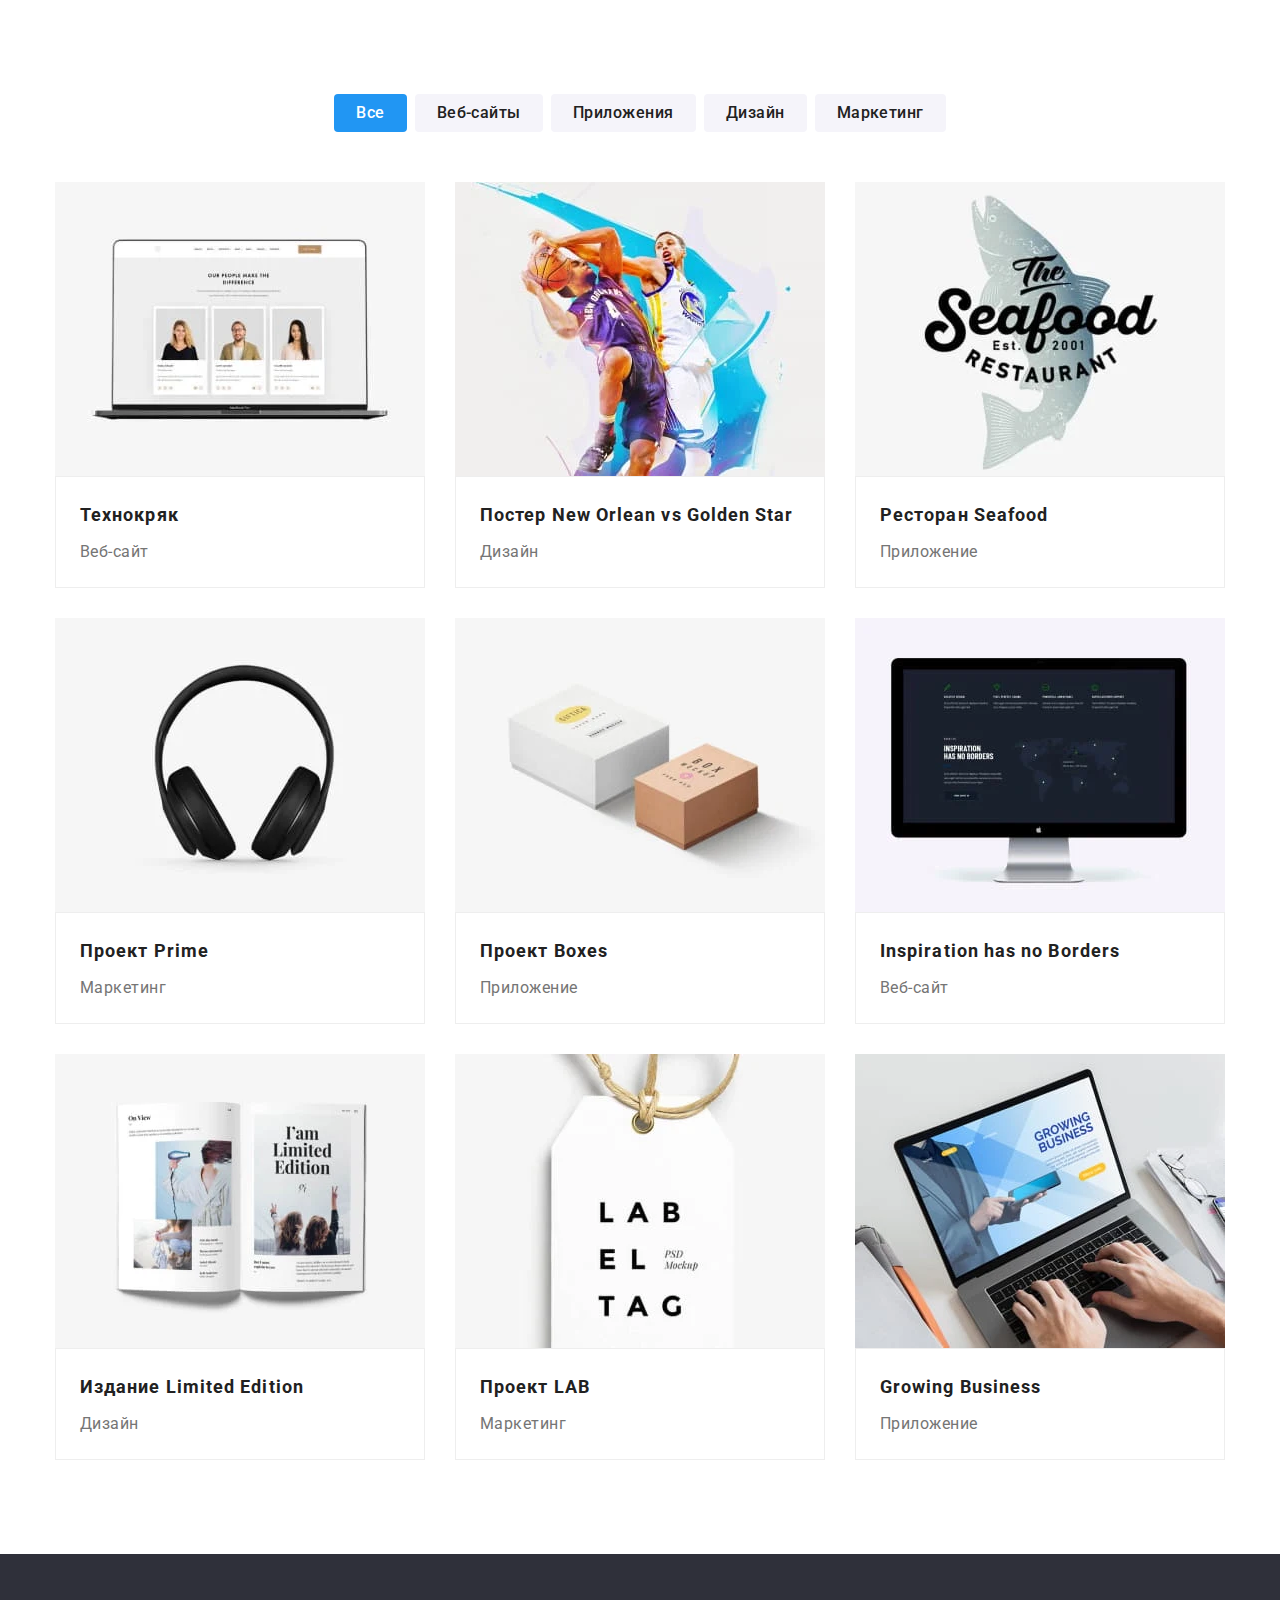
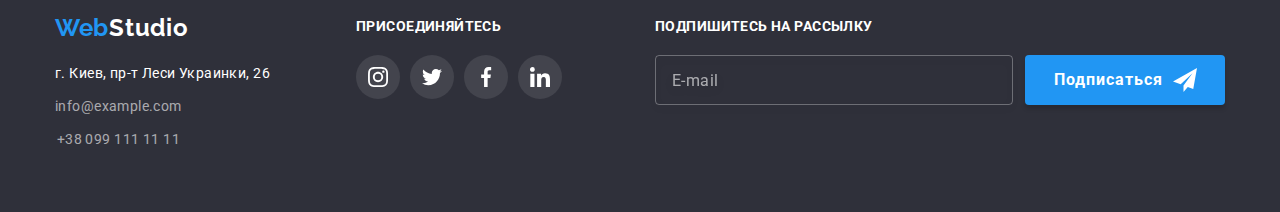
==== commit ef56f6bb: "HW 8 начала модалку" ====
--- a/portfolio.html
+++ b/portfolio.html
@@ -422,71 +422,71 @@
         </section>
     </main>
 
-<!-- <footer class="footer">
-    <div class="container container--footer">
-        <div class="footer-contacts">
-            <a class="logo" href="./index.html" lang="en">Web<span class="logo--white">Studio</span></a>
-            <address class="footer-contacts__address">г. Киев, пр-т Леси Украинки, 26</address>
-            <ul class="footer-contacts__list">
-                <li class="footer-contacts__item"><a class="footer-contacts__link"
-                        href="mailto:info@example.com">info@example.com</a></li>
-                <li class="footer-contacts__item"><a class="footer-contacts__link" href="tel:+380991111111">+38 099
-                        111 11
-                        11</a></li>
-            </ul>
+
+    <footer class="footer">
+        <div class="container container--footer">
+            <div class="footer-tablet">
+            <div class="footer-contacts">
+                <a class="logo logo--footer" href="./index.html" lang="en">Web<span class="logo--white">Studio</span></a>
+                <address class="footer-contacts__address">г. Киев, пр-т Леси Украинки, 26</address>
+                <ul class="footer-contacts__list">
+                    <li class="footer-contacts__item"><a class="footer-contacts__link"
+                            href="mailto:info@example.com">info@example.com</a></li>
+                    <li class="footer-contacts__item"><a class="footer-contacts__link" href="tel:+380991111111">+38 099
+                            111 11
+                            11</a></li>
+                </ul>
+            </div>
+
+            <div class="footer-socials">
+                <p class="footer-socials__text">присоединяйтесь</p>
+                <ul class="social-list social-list--footer">
+                    <li class="footer-socials__item">
+                        <a class="footer-socials__link" href="#">
+                            <svg class="footer-socials__icon">
+                                <use href="./images/icons.svg#icon-instagram"></use>
+                            </svg>
+                        </a>
+                    </li>
+
+                    <li class="footer-socials__item">
+                        <a class="footer-socials__link" href="#">
+                            <svg class="footer-socials__icon">
+                                <use href="./images/icons.svg#icon-twitter"></use>
+                            </svg>
+                        </a>
+                    </li>
+
+                    <li class="footer-socials__item">
+                        <a class="footer-socials__link" href="#">
+                            <svg class="footer-socials__icon">
+                                <use href="./images/icons.svg#icon-facebook"></use>
+                            </svg>
+                        </a>
+                    </li>
+
+                    <li class="footer-socials__item">
+                        <a class="footer-socials__link" href="#">
+                            <svg class="footer-socials__icon">
+                                <use href="./images/icons.svg#icon-linkedin"></use>
+                            </svg>
+                        </a>
+                    </li>
+                </ul>
+            </div>
         </div>
 
-        <div class="footer-socials">
-            <p class="footer-socials__text">присоединяйтесь</p>
-            <ul class="social-list social-list--footer">
-                <li class="footer-socials__item">
-                    <a class="footer-socials__link" href="#">
-                        <svg class="footer-socials__icon">
-                            <use href="./images/icons.svg#icon-instagram"></use>
-                        </svg>
-                    </a>
-                </li>
-
-                <li class="footer-socials__item">
-                    <a class="footer-socials__link" href="#">
-                        <svg class="footer-socials__icon">
-                            <use href="./images/icons.svg#icon-twitter"></use>
-                        </svg>
-                    </a>
-                </li>
-
-                <li class="footer-socials__item">
-                    <a class="footer-socials__link" href="#">
-                        <svg class="footer-socials__icon">
-                            <use href="./images/icons.svg#icon-facebook"></use>
-                        </svg>
-                    </a>
-                </li>
-
-                <li class="footer-socials__item">
-                    <a class="footer-socials__link" href="#">
-                        <svg class="footer-socials__icon">
-                            <use href="./images/icons.svg#icon-linkedin"></use>
-                        </svg>
-                    </a>
-                </li>
-            </ul>
+
+            <div class="footer-form">
+                <p class="footer-form__text">Подпишитесь на рассылку</p>
+                <form class="footer-form__block">
+                    <input class="footer-form__input" type="email" name="user-email" placeholder="E-mail" required>
+                    <button class="footer-form__bottom" type="submit">Подписаться <svg class="footer-form__icon" width="24" height="24"><use href="./images/icons.svg#icon-send"></use></svg> </button> 
+                </form>
+            </div>
+
         </div>
-
-
-        <div class="footer-form">
-            <p class="footer-form__text">Подпишитесь на рассылку</p>
-            <form class="footer-form__block">
-                <input class="footer-form__input" type="email" name="user-email" placeholder="E-mail" required>
-                <button class="footer-form__bottom" type="submit">Подписаться <svg class="footer-form__icon" width="24"
-                        height="24">
-                        <use href="./images/icons.svg#icon-send"></use>
-                    </svg> </button>
-            </form>
-        </div>
-
-    </div>
-</footer> -->
+    </footer>
 
 </body>
 
--- a/css/main.min.css
+++ b/css/main.min.css
@@ -1,3 +1,3 @@
 /*! modern-normalize v1.1.0 | MIT License | https://github.com/sindresorhus/modern-normalize */*,::before,::after{box-sizing:border-box}html{line-height:1.15;-webkit-text-size-adjust:100%;-moz-tab-size:4;tab-size:4}body{margin:0;font-family:system-ui,-apple-system,"Segoe UI",Roboto,Helvetica,Arial,sans-serif,"Apple Color Emoji","Segoe UI Emoji"}hr{height:0;color:inherit}abbr[title]{text-decoration:underline dotted}b,strong{font-weight:bolder}code,kbd,samp,pre{font-family:ui-monospace, SFMono-Regular, Consolas, "Liberation Mono", Menlo,- monospace;font-size:1em}small{font-size:80%}sub,sup{font-size:75%;line-height:0;position:relative;vertical-align:baseline}sub{bottom:-0.25em}sup{top:-0.5em}table{text-indent:0;border-color:inherit}button,input,optgroup,select,textarea{font-family:inherit;font-size:100%;line-height:1.15;margin:0}button,select{text-transform:none}button,[type="button"],[type="reset"],[type="submit"]{-webkit-appearance:button}::-moz-focus-inner{border-style:none;padding:0}:-moz-focusring{outline:1px dotted ButtonText}:-moz-ui-invalid{box-shadow:none}legend{padding:0}progress{vertical-align:baseline}::-webkit-inner-spin-button,::-webkit-outer-spin-button{height:auto}[type="search"]{-webkit-appearance:textfield;outline-offset:-2px}::-webkit-search-decoration{-webkit-appearance:none}::-webkit-file-upload-button{-webkit-appearance:button;font:inherit}summary{display:list-item}body{font-family:"Roboto", sans-serif;font-style:normal;font-weight:normal;font-size:14px}h1,h2,h3,h4,h5,h6,p{margin-top:0;margin-bottom:0}ul{margin-top:0;margin-bottom:0;padding-left:0}img{display:block;width:100%;height:auto}.logo,.navigation-block__link,.contacts-header__link,.footer-contacts__link,.gallery__link{text-decoration:none}.navigation,.contacts-header,.features,.work,.team,.clients,.social-list,.footer-contacts__list,.filters,.gallery{list-style:none}.container{padding-left:15px;padding-right:15px;margin:0 auto}@media screen and (max-width: 767px){.container{max-width:480px}}@media screen and (min-width: 768px){.container{max-width:768px}}@media screen and (min-width: 1200px){.container{min-width:1200px}}.visually-hidden{position:absolute !important;clip:rect(1px 1px 1px 1px);clip:rect(1px, 1px, 1px, 1px);padding:0 !important;border:0 !important;height:1px !important;width:1px !important;overflow:hidden}.logo{font-family:"Raleway", sans-serif;font-weight:bold;font-size:24px;line-height:1.17;letter-spacing:0.03em;color:#2196f3}.social-list{display:flex;justify-content:center;align-items:center}.backdrop{position:fixed;top:0;left:0;width:100%;height:100%;background-color:rgba(0,0,0,0.2);opacity:1;transition-duration:250ms;transform:scale(1)}.backdrop.is-hidden{opacity:0;pointer-events:none;transition-duration:250ms;transform:scale(0)}.modal{position:absolute;top:50%;left:50%;transform:translate(-50%, -50%);width:450px;height:609px;background-color:#fff;box-shadow:0px 1px 3px rgba(0,0,0,0.12),0px 1px 1px rgba(0,0,0,0.14),0px 2px 1px rgba(0,0,0,0.2);border-radius:4px;padding:40px}.modal__button{position:absolute;top:8px;right:8px;display:flex;align-items:center;justify-content:center;width:30px;height:30px;border-radius:50%;border:1px solid rgba(0,0,0,0.1);background-color:#fff;cursor:pointer;transition-property:fill;transition-duration:250ms;transition-timing-function:cubic-bezier(0.4, 0, 0.2, 1)}.modal__button:hover,.modal__button:focus{fill:#2196f3}.header{padding-top:10px;padding-bottom:10px;border-bottom:1px solid #ececec}.navigation-header{display:flex;align-items:center;justify-content:space-between}.logo--header{display:inline-block;text-align:left}.logo--black{color:#000000}.header__button{display:inline-flex;padding:0;border:none;background-color:transparent}.header__button .button--close{display:none}.header__button .is-open .button--close{display:block}.header__button .is-open .button--menu{display:none}.navigation{display:none}.contacts-header{display:none}@media screen and (min-width: 768px){.logo--header{margin-right:88px}.navigation-header{display:flex;padding-top:32px;padding-bottom:32px}.header__button.is-open{display:none}.navigation{display:flex;align-items:center}.navigation__item:not(:last-child){margin-right:50px}.navigation__list{display:flex;text-align:center;align-items:center}.navigation__link{font-weight:500;line-height:1.14;letter-spacing:0.02em;color:#212121;transition-property:color;transition-duration:250ms;transition-timing-function:cubic-bezier(0.4, 0, 0.2, 1)}.navigation__link:hover,.navigation__link:focus{color:#2196f3}.navigation__link.current{color:#2196f3;position:relative}.navigation__link.current::after{position:absolute;display:block;content:"";width:100%;height:4px;border-radius:2px;margin-top:30px;background-color:#2196f3}.contacts-header{display:flex;flex-direction:column;margin-left:auto;text-align:center;align-items:center}.contacts-header__item:not(:last-child){margin-right:50px}.contacts-header__link{font-weight:500;line-height:1.14;letter-spacing:0.02em;color:#757575;display:flex;justify-content:center;align-items:center;padding:0;fill:#757575;transition-property:color, fill;transition-duration:250ms;transition-timing-function:cubic-bezier(0.4, 0, 0.2, 1)}.contacts-header__link:hover,.contacts-header__link:focus{color:#2196f3;fill:#2196f3}.contacts-header__text{display:block}.contacts-header__icon--mail{width:16px;height:12px;margin-right:10px}.contacts-header__icon--tel{width:10px;height:16px;margin-right:10px}}.hero{padding:118px 0;margin:0 auto;max-width:767px;min-height:400px;text-align:center;background-image:linear-gradient(rgba(47,48,58,0.4), rgba(47,48,58,0.4)),url(../images/hero-mobile.jpg);background-size:cover;background-repeat:no-repeat;background-position:center}@media screen and (min-device-pixel-ratio: 2), screen and (min-resolution: 192dpi), screen and (min-resolution: 2dppx){.hero{background-image:linear-gradient(rgba(47,48,58,0.4), rgba(47,48,58,0.4)),url(../images/hero-mobile@2x.jpg)}}.hero__container{text-align:center}.hero__title{font-weight:900;font-size:26px;line-height:1.62;letter-spacing:0.06em;text-transform:uppercase;color:#fff;border:none;text-shadow:0px 4px 4px rgba(0,0,0,0.25);max-width:360px;margin:0 auto}.hero__button{font-weight:bold;font-size:16px;line-height:1.88;text-align:center;letter-spacing:0.06em;color:#fff;background-color:#2196f3;box-shadow:0px 4px 4px rgba(0,0,0,0.15);border-style:none;border-radius:4px;padding:10px 32px;cursor:pointer;margin-top:30px;transition-property:background-color;transition-duration:250ms;transition-timing-function:cubic-bezier(0.4, 0, 0.2, 1)}.hero__button:hover,.hero__button:focus{background-color:#188ce8}@media screen and (min-width: 768px){.hero{max-width:1199px;background-image:linear-gradient(rgba(47,48,58,0.4), rgba(47,48,58,0.4)),url(../images/hero-tablet.jpg)}}@media screen and (min-width: 768px) and (min-device-pixel-ratio: 2), screen and (min-width: 768px) and (min-resolution: 192dpi), screen and (min-width: 768px) and (min-resolution: 2dppx){.hero{background-image:linear-gradient(rgba(47,48,58,0.4), rgba(47,48,58,0.4)),url(../images/hero-tablet@2x.jpg)}}@media screen and (min-width: 1200px){.hero{min-height:600px;max-width:1600px;padding:200px 0;background-color:#2f303a;background-image:linear-gradient(rgba(47,48,58,0.4), rgba(47,48,58,0.4)),url(../images/hero-desktop.jpg)}}@media screen and (min-width: 1200px) and (min-device-pixel-ratio: 2), screen and (min-width: 1200px) and (min-resolution: 192dpi), screen and (min-width: 1200px) and (min-resolution: 2dppx){.hero{background-image:linear-gradient(rgba(47,48,58,0.4), rgba(47,48,58,0.4)),url(../images/hero-desktop@2x.jpg)}}@media screen and (min-width: 1200px){.hero__title{min-width:610px;font-size:44px;line-height:1.36}}.section--features{padding-top:60px;padding-bottom:60px}.features__container{margin:0 auto}.features__item{max-width:450px;min-height:226px}.features__item:not(:last-child){margin-bottom:30px}.features__title{font-weight:bold;font-size:14px;line-height:1.14;letter-spacing:0.03em;text-transform:uppercase;color:#212121;margin-bottom:10px;text-align:center}.features__text{line-height:1.71;letter-spacing:0.03em;color:#757575}.features__thumb{display:flex;max-width:450px;min-height:120px;background-color:#f5f4fa;justify-content:center;align-items:center;margin-bottom:30px}.features__icon{width:70px;height:70px}@media screen and (min-width: 768px){.features{display:flex;flex-wrap:wrap;max-width:1199px;margin-bottom:-30px;margin-right:-30px}.features__item{margin-bottom:30px;margin-right:30px;max-width:354px;flex-basis:calc((100% - 60px) / 2)}.features__title{text-align:left}.features__thumb{max-width:354px}}@media screen and (min-width: 1200px){.section--features{padding-top:94px;padding-bottom:47px}.features__item{flex-basis:calc((100% - 120px) / 4)}.features__thumb{max-width:270px}}@media screen and (max-width: 1199px){.section--work{display:none}}@media screen and (min-width: 1200px){.section--work{padding-top:47px;padding-bottom:94px}.section--work__title{font-weight:bold;font-size:36px;line-height:1.17;text-align:center;letter-spacing:0.03em;color:#212121;margin-bottom:50px}.work--container{margin:0 auto}.img-container{position:relative;max-width:370px;min-height:294px}.work{display:flex}.work__image{max-width:370px;min-height:294px}.work__title{position:absolute;bottom:0;font-weight:bold;line-height:1.14;text-align:center;letter-spacing:0.03em;text-transform:uppercase;color:#fff;width:100%;min-height:70px;background:rgba(47,48,58,0.8);padding-top:27px;padding-bottom:27px}.work__item:not(:last-child){margin-right:30px}}.section--team{background:#f5f4fa;padding-top:60px;padding-bottom:60px}.section--team__title{font-weight:bold;font-size:28px;line-height:1.18;text-align:center;letter-spacing:0.03em;color:#212121;margin-bottom:30px}.team--container{margin:0 auto}.team__item{max-width:450px;box-shadow:0px 1px 3px rgba(0,0,0,0.12),0px 1px 1px rgba(0,0,0,0.14),0px 2px 1px rgba(0,0,0,0.2);background-color:#fff;border-radius:0px 0px 4px 4px}.team__item:not(:last-child){margin-bottom:30px}.team__card{padding-top:30px;padding-bottom:24px}.team__name{font-weight:500;font-size:16px;line-height:1.19;text-align:center;letter-spacing:0.03em;color:#212121;margin-bottom:10px}.team__text{font-size:16px;line-height:1.19;text-align:center;letter-spacing:0.03em;color:#757575}.social-list--team{margin-top:16px}.social-list__item{width:44px;height:44px}.social-list__item:not(:last-child){margin-right:10px}.social-list__link{display:flex;width:100%;height:100%;padding:12px;fill:#afb1b8;border-radius:50%;transition-property:fill, background-color;transition-duration:250ms;transition-timing-function:cubic-bezier(0.4, 0, 0.2, 1)}.social-list__link:hover,.social-list__link:focus{background-color:#2196f3;fill:#fff}.social-list__icon{width:20px;height:20px}@media screen and (min-width: 768px){.team{display:flex;flex-wrap:wrap;margin-bottom:-30px;margin-right:-30px}.team__item{margin-bottom:30px;margin-right:30px;max-width:354px;flex-basis:calc((100% - 60px) / 2)}}@media screen and (min-width: 1200px){.section--team{padding-top:94px;padding-bottom:94px}.section--team__title{font-size:36px;line-height:1.17;margin-bottom:50px}.team{display:flex;flex-wrap:nowrap}.team__item{min-width:270px}.team__item:not(:last-child){margin-right:30px}.team__card{padding-top:30px;padding-bottom:30px}}.section--clients{padding-top:60px;padding-bottom:60px}.section--clients__title{font-size:28px;font-weight:bold;line-height:1.18;letter-spacing:0.03em;text-align:center;color:#212121;margin-bottom:30px}.clients{display:flex;flex-wrap:wrap;margin-bottom:-30px;margin-right:-30px}.clients__link{display:flex;max-width:210px;height:92px;border:1px solid #afb1b8;border-radius:4px;fill:#afb1b8;justify-content:center;align-items:center;transition-property:fill, border-color;transition-duration:250ms;transition-timing-function:cubic-bezier(0.4, 0, 0.2, 1)}.clients__link:hover,.clients__link:focus{fill:#2196f3;border-color:#2196f3}.clients__item{margin-bottom:30px;margin-right:30px;flex-basis:calc((100% - 60px) / 2)}@media screen and (min-width: 768px){.clients__link{max-width:226px}.clients__item{flex-basis:calc((100% - 90px) / 3)}}@media screen and (min-width: 1200px){.section--clients{padding-top:94px;padding-bottom:94px}.section--clients__title{font-size:36px;line-height:1.17;margin-bottom:50px}.clients__link{max-width:170px}.clients__item{flex-basis:calc((100% - 180px) / 6)}}.footer{background-color:#2f303a;padding-top:60px;padding-bottom:60px}.logo--footer{display:block;text-align:center}.logo--white{color:#fff}.footer-contacts__address{font-style:normal;font-size:14px;line-height:1.71;letter-spacing:0.03em;color:#fff;margin-top:20px;text-align:center}.footer-contacts__list{margin-top:8px}.footer-contacts__item{text-align:center}.footer-contacts__item:not(:last-child){margin-bottom:8px}.footer-contacts__link{line-height:1.71;letter-spacing:0.03em;color:rgba(255,255,255,0.6);transition-property:color;transition-duration:250ms;transition-timing-function:cubic-bezier(0.4, 0, 0.2, 1)}.footer-contacts__link:hover,.footer-contacts__link:focus{color:#2196f3}.footer-socials{margin-top:60px}.footer-socials__text{font-weight:bold;line-height:1.14;letter-spacing:0.03em;text-transform:uppercase;color:#fff;text-align:center}.social-list--footer{margin-top:20px}.footer-socials__item{width:44px;height:44px}.footer-socials__item:not(:last-child){margin-right:10px}.footer-socials__link{display:flex;width:100%;height:100%;padding:12px;background-color:#43444d;border-radius:50%;fill:#fff;transition-property:background-color;transition-duration:250ms;transition-timing-function:cubic-bezier(0.4, 0, 0.2, 1)}.footer-socials__link:hover,.footer-socials__link:focus{background-color:#2196f3}.footer-socials__icon{width:20px;height:20px}.footer-form{margin-top:60px}.footer-form__text{font-weight:bold;line-height:1.14;letter-spacing:0.03em;text-transform:uppercase;color:#fff;text-align:center}.footer-form__block{margin-top:20px}.footer-form__bottom{position:relative;display:block;width:200px;height:50px;background:#2196f3;box-shadow:0px 4px 4px rgba(0,0,0,0.15);border-radius:4px;border:none;padding:10px 62px 10px 29px;cursor:pointer;margin-top:20px;margin-right:auto;margin-left:auto;font-weight:bold;font-size:16px;line-height:1.88;letter-spacing:0.06em;color:#fff;transition-property:background-color;transition-duration:250ms;transition-timing-function:cubic-bezier(0.4, 0, 0.2, 1)}.footer-form__bottom:hover,.footer-form__bottom:focus{background-color:#188ce8}.footer-form__input{width:450px;height:50px;border:1px solid rgba(255,255,255,0.3);filter:drop-shadow(0px 4px 4px rgba(0,0,0,0.15));border-radius:4px;background-color:transparent;padding:15px 16px;font-size:16px;line-height:1.25;letter-spacing:0.03em;color:#fff}.footer-form__input::placeholder{color:rgba(255,255,255,0.6)}.footer-form__icon{position:absolute;fill:#fff;top:50%;right:28px;transform:translateY(-50%)}.portfolio-page{padding-top:60px;padding-bottom:60px}.filters{display:flex;flex-wrap:wrap;align-content:flex-start;margin-bottom:40px}.filters__item{margin-bottom:15px}.filters__item:not(:last-child){margin-right:8px}.filters__button{font-weight:500;font-size:16px;line-height:1.63;text-align:center;letter-spacing:0.03em;color:#212121;border-style:none;border-radius:4px;background-color:#f5f4fa;padding:6px 22px;cursor:pointer;transition-property:color, background-color, box-shadow, border-radius;transition-duration:250ms;transition-timing-function:cubic-bezier(0.4, 0, 0.2, 1)}.filters__button:hover,.filters__button:focus{color:#fff;background-color:#2196f3;box-shadow:0px 3px 1px rgba(0,0,0,0.1),0px 1px 2px rgba(0,0,0,0.08),0px 2px 2px rgba(0,0,0,0.12);border-radius:4px}.filters__button.current{color:#fff;background-color:#2196f3}@media screen and (min-width: 768px){.filters{display:flex;margin-bottom:30px;justify-content:center}.filters__item{margin-bottom:0}}@media screen and (min-width: 1200px){.portfolio-page{padding-top:94px;padding-bottom:94px}.filters{margin-bottom:50px}}.gallery__item{max-width:450px;transition-property:box-shadow;transition-duration:250ms;transition-timing-function:cubic-bezier(0.4, 0, 0.2, 1)}.gallery__item:hover,.gallery__item:focus{box-shadow:0px 1px 1px rgba(0,0,0,0.12),0px 4px 4px rgba(0,0,0,0.06),1px 4px 6px rgba(0,0,0,0.16)}.gallery__item:hover .gallery__overlay{transform:translateY(-100%)}.gallery__item:not(:last-child){margin-bottom:30px}.gallery__card{border:1px solid #eeeeee;padding:20px 24px}.gallery__title{font-weight:bold;font-size:18px;line-height:2;letter-spacing:0.06em;color:#212121}.gallery__text{font-size:16px;line-height:1.88;letter-spacing:0.03em;color:#757575;margin-top:4px}.gallery__overlay--area{position:relative;overflow:hidden}.gallery__overlay{position:absolute;top:100%;left:0;width:100%;height:100%;background-color:rgba(33,150,243,0.9);padding:77px 24px;transition:transform 250ms cubic-bezier(0.4, 0, 0.2, 1)}.gallery__overlay--text{font-size:18px;line-height:1.56;letter-spacing:0.03em;color:#fff}@media screen and (min-width: 768px){.gallery{display:flex;flex-wrap:wrap;margin-bottom:-30px;margin-right:-30px}.gallery__card{display:flex;flex-direction:column;flex-grow:1}.gallery__item{margin-bottom:30px;margin-right:30px;max-width:354px;flex-basis:calc((100% - 60px) / 2)}.gallery__link{display:flex;flex-direction:column;height:100%}.gallery__overlay{padding:49px 24px}}@media screen and (min-width: 1200px){.gallery__item{max-width:370px;flex-basis:calc((100% - 90px) / 3)}.gallery__overlay{padding:63px 24px}}.modal-form{display:flex;flex-direction:column}.modal-form__title{font-weight:bold;font-size:20px;line-height:1.5;text-align:center;letter-spacing:0.03em;color:#212121;margin-bottom:12px}.modal-form__input{width:100%;height:40px;border:1px solid rgba(33,33,33,0.2);border-radius:4px;padding-left:42px;transition-property:border-color;transition-duration:250ms;transition-timing-function:cubic-bezier(0.4, 0, 0.2, 1)}.modal-form__input:focus{outline:none;border-color:#2196f3}.modal-form__input:focus+.modal-form__icon{fill:#2196f3}.modal-form__icon{position:absolute;top:50%;transform:translateY(-50%);left:12px;transition-property:fill;transition-duration:250ms;transition-timing-function:cubic-bezier(0.4, 0, 0.2, 1)}.modal-form__wrapper{position:relative;display:block;margin-top:4px}.modal-form__label{font-size:12px;line-height:1.17;letter-spacing:0.01em;color:#757575;margin-bottom:10px}.modal-form__button{background:#2196f3;box-shadow:0px 4px 4px rgba(0,0,0,0.15);border-radius:4px;border:none;margin-right:auto;margin-left:auto;padding:10px 55px;cursor:pointer;margin-top:31px;font-weight:bold;font-size:16px;line-height:1.88;letter-spacing:0.06em;color:#fff}.modal-form__button:hover,.modal-form__button:focus{background-color:#188ce8}.modal-form__label.textarea__label{margin-bottom:20px}.textarea__input{width:100%;height:120px;margin-top:4px;border:1px solid rgba(33,33,33,0.2);border-radius:4px;padding:12px 16px;resize:none;transition-property:border-color;transition-duration:250ms;transition-timing-function:cubic-bezier(0.4, 0, 0.2, 1)}.textarea__input:focus{outline:none;border-color:#2196f3}.textarea__input::placeholder{color:rgba(117,117,117,0.5)}.modal-checkbox__label{display:flex;font-size:12px;line-height:1.17;letter-spacing:0.03em;color:#757575;margin-bottom:30px}.modal-checkbox__label::before{display:block;width:16px;height:15px;border:2px solid #212121;border-radius:2px;content:"";cursor:pointer;margin-right:7px}.modal-checkbox:checked+.modal-checkbox__label::before{background-color:#2196f3;background-image:url(../images/agree.svg);background-position:center;background-repeat:no-repeat;border:none}.modal-checkbox__link{color:#2196f3}
+ monospace;font-size:1em}small{font-size:80%}sub,sup{font-size:75%;line-height:0;position:relative;vertical-align:baseline}sub{bottom:-0.25em}sup{top:-0.5em}table{text-indent:0;border-color:inherit}button,input,optgroup,select,textarea{font-family:inherit;font-size:100%;line-height:1.15;margin:0}button,select{text-transform:none}button,[type="button"],[type="reset"],[type="submit"]{-webkit-appearance:button}::-moz-focus-inner{border-style:none;padding:0}:-moz-focusring{outline:1px dotted ButtonText}:-moz-ui-invalid{box-shadow:none}legend{padding:0}progress{vertical-align:baseline}::-webkit-inner-spin-button,::-webkit-outer-spin-button{height:auto}[type="search"]{-webkit-appearance:textfield;outline-offset:-2px}::-webkit-search-decoration{-webkit-appearance:none}::-webkit-file-upload-button{-webkit-appearance:button;font:inherit}summary{display:list-item}body{font-family:"Roboto", sans-serif;font-style:normal;font-weight:normal;font-size:14px}h1,h2,h3,h4,h5,h6,p{margin-top:0;margin-bottom:0}ul{margin-top:0;margin-bottom:0;padding-left:0}img{display:block;width:100%;height:auto}.logo,.navigation-block__link,.contacts-header__link,.footer-contacts__link,.gallery__link{text-decoration:none}.navigation,.contacts-header,.features,.work,.team,.clients,.social-list,.footer-contacts__list,.filters,.gallery{list-style:none}.container{padding-left:15px;padding-right:15px;margin:0 auto}@media screen and (max-width: 767px){.container{max-width:480px}}@media screen and (min-width: 768px){.container{max-width:768px}}@media screen and (min-width: 1200px){.container{min-width:1200px}}.visually-hidden{position:absolute !important;clip:rect(1px 1px 1px 1px);clip:rect(1px, 1px, 1px, 1px);padding:0 !important;border:0 !important;height:1px !important;width:1px !important;overflow:hidden}.logo{font-family:"Raleway", sans-serif;font-weight:bold;font-size:24px;line-height:1.17;letter-spacing:0.03em;color:#2196f3}.social-list{display:flex;justify-content:center;align-items:center}.backdrop{position:fixed;top:0;left:0;width:100%;height:100%;background-color:rgba(0,0,0,0.2);opacity:1;transition-duration:250ms;transform:scale(1)}.backdrop.is-hidden{opacity:0;pointer-events:none;transition-duration:250ms;transform:scale(0)}.modal{position:absolute;top:50%;left:50%;transform:translate(-50%, -50%);width:300px;height:580px;background-color:#fff;box-shadow:0px 1px 3px rgba(0,0,0,0.12),0px 1px 1px rgba(0,0,0,0.14),0px 2px 1px rgba(0,0,0,0.2);border-radius:4px;padding:30px 10px 10px 10px}.modal__button{position:absolute;top:8px;right:8px;display:flex;align-items:center;justify-content:center;width:30px;height:30px;border-radius:50%;border:1px solid rgba(0,0,0,0.1);background-color:#fff;cursor:pointer;transition-property:fill;transition-duration:250ms;transition-timing-function:cubic-bezier(0.4, 0, 0.2, 1)}.modal__button:hover,.modal__button:focus{fill:#2196f3}@media screen and (min-width: 480px){.modal{width:450px;height:609px;padding:40px}}@media screen and (min-width: 1200px){.modal{width:528px;height:581px}}.navigation{display:none}.contacts-header{display:none}.header{padding-top:10px;padding-bottom:10px}.logo--black{color:#000000}.container--header{display:flex;justify-content:space-between;align-items:center}.burger-button{background-color:transparent;border:none;padding:0;width:40px;height:40px;line-height:0}.burger-button__icon{width:24px;height:16px}.mobile-menu{position:fixed;z-index:100;left:0;top:0;width:100vw;height:100vh;background-color:#fff}.mobile-menu__container{position:relative}.mobile-menu__close-button{position:absolute;top:10px;right:15px;background-color:transparent;border:none;padding:0;width:40px;height:40px;line-height:0}.mobile-menu__close-icon{width:19px;height:19px}.hero{padding:118px 0;margin:0 auto;max-width:767px;min-height:400px;text-align:center;background-image:linear-gradient(rgba(47,48,58,0.4), rgba(47,48,58,0.4)),url(../images/hero-mobile.jpg);background-size:cover;background-repeat:no-repeat;background-position:center}@media screen and (min-device-pixel-ratio: 2), screen and (min-resolution: 192dpi), screen and (min-resolution: 2dppx){.hero{background-image:linear-gradient(rgba(47,48,58,0.4), rgba(47,48,58,0.4)),url(../images/hero-mobile@2x.jpg)}}.hero__container{text-align:center}.hero__title{font-weight:900;font-size:26px;line-height:1.62;letter-spacing:0.06em;text-transform:uppercase;color:#fff;border:none;text-shadow:0px 4px 4px rgba(0,0,0,0.25);max-width:360px;margin:0 auto}.hero__button{font-weight:bold;font-size:16px;line-height:1.88;text-align:center;letter-spacing:0.06em;color:#fff;background-color:#2196f3;box-shadow:0px 4px 4px rgba(0,0,0,0.15);border-style:none;border-radius:4px;padding:10px 32px;cursor:pointer;margin-top:30px;transition-property:background-color;transition-duration:250ms;transition-timing-function:cubic-bezier(0.4, 0, 0.2, 1)}.hero__button:hover,.hero__button:focus{background-color:#188ce8}@media screen and (min-width: 768px){.hero{max-width:1199px;background-image:linear-gradient(rgba(47,48,58,0.4), rgba(47,48,58,0.4)),url(../images/hero-tablet.jpg)}}@media screen and (min-width: 768px) and (min-device-pixel-ratio: 2), screen and (min-width: 768px) and (min-resolution: 192dpi), screen and (min-width: 768px) and (min-resolution: 2dppx){.hero{background-image:linear-gradient(rgba(47,48,58,0.4), rgba(47,48,58,0.4)),url(../images/hero-tablet@2x.jpg)}}@media screen and (min-width: 1200px){.hero{min-height:600px;max-width:1600px;padding:200px 0;background-color:#2f303a;background-image:linear-gradient(rgba(47,48,58,0.4), rgba(47,48,58,0.4)),url(../images/hero-desktop.jpg)}}@media screen and (min-width: 1200px) and (min-device-pixel-ratio: 2), screen and (min-width: 1200px) and (min-resolution: 192dpi), screen and (min-width: 1200px) and (min-resolution: 2dppx){.hero{background-image:linear-gradient(rgba(47,48,58,0.4), rgba(47,48,58,0.4)),url(../images/hero-desktop@2x.jpg)}}@media screen and (min-width: 1200px){.hero__title{min-width:610px;font-size:44px;line-height:1.36}}.section--features{padding-top:60px;padding-bottom:60px}.features__container{margin:0 auto}.features__item{max-width:450px;min-height:226px}.features__item:not(:last-child){margin-bottom:30px}.features__title{font-weight:bold;font-size:14px;line-height:1.14;letter-spacing:0.03em;text-transform:uppercase;color:#212121;margin-bottom:10px;text-align:center}.features__text{line-height:1.71;letter-spacing:0.03em;color:#757575}.features__thumb{display:flex;max-width:450px;min-height:120px;background-color:#f5f4fa;justify-content:center;align-items:center;margin-bottom:30px}.features__icon{width:70px;height:70px}@media screen and (min-width: 768px){.features{display:flex;flex-wrap:wrap;max-width:1199px;margin-bottom:-30px;margin-right:-30px}.features__item{margin-bottom:30px;margin-right:30px;max-width:354px;flex-basis:calc((100% - 60px) / 2)}.features__title{text-align:left}.features__thumb{max-width:354px}}@media screen and (min-width: 1200px){.section--features{padding-top:94px;padding-bottom:47px}.features__item{flex-basis:calc((100% - 120px) / 4)}.features__thumb{max-width:270px}}@media screen and (max-width: 1199px){.section--work{display:none}}@media screen and (min-width: 1200px){.section--work{padding-top:47px;padding-bottom:94px}.section--work__title{font-weight:bold;font-size:36px;line-height:1.17;text-align:center;letter-spacing:0.03em;color:#212121;margin-bottom:50px}.work--container{margin:0 auto}.img-container{position:relative;max-width:370px;min-height:294px}.work{display:flex}.work__image{max-width:370px;min-height:294px}.work__title{position:absolute;bottom:0;font-weight:bold;line-height:1.14;text-align:center;letter-spacing:0.03em;text-transform:uppercase;color:#fff;width:100%;min-height:70px;background:rgba(47,48,58,0.8);padding-top:27px;padding-bottom:27px}.work__item:not(:last-child){margin-right:30px}}.section--team{background:#f5f4fa;padding-top:60px;padding-bottom:60px}.section--team__title{font-weight:bold;font-size:28px;line-height:1.18;text-align:center;letter-spacing:0.03em;color:#212121;margin-bottom:30px}.team--container{margin:0 auto}.team__item{max-width:450px;box-shadow:0px 1px 3px rgba(0,0,0,0.12),0px 1px 1px rgba(0,0,0,0.14),0px 2px 1px rgba(0,0,0,0.2);background-color:#fff;border-radius:0px 0px 4px 4px}.team__item:not(:last-child){margin-bottom:30px}.team__card{padding-top:30px;padding-bottom:24px}.team__name{font-weight:500;font-size:16px;line-height:1.19;text-align:center;letter-spacing:0.03em;color:#212121;margin-bottom:10px}.team__text{font-size:16px;line-height:1.19;text-align:center;letter-spacing:0.03em;color:#757575}.social-list--team{margin-top:16px}.social-list__item{width:44px;height:44px}.social-list__item:not(:last-child){margin-right:10px}.social-list__link{display:flex;width:100%;height:100%;padding:12px;fill:#afb1b8;border-radius:50%;transition-property:fill, background-color;transition-duration:250ms;transition-timing-function:cubic-bezier(0.4, 0, 0.2, 1)}.social-list__link:hover,.social-list__link:focus{background-color:#2196f3;fill:#fff}.social-list__icon{width:20px;height:20px}@media screen and (min-width: 768px){.team{display:flex;flex-wrap:wrap;margin-bottom:-30px;margin-right:-30px}.team__item{margin-bottom:30px;margin-right:30px;max-width:354px;flex-basis:calc((100% - 60px) / 2)}}@media screen and (min-width: 1200px){.section--team{padding-top:94px;padding-bottom:94px}.section--team__title{font-size:36px;line-height:1.17;margin-bottom:50px}.team{display:flex;flex-wrap:nowrap}.team__item{min-width:270px}.team__item:not(:last-child){margin-right:30px}.team__card{padding-top:30px;padding-bottom:30px}}.section--clients{padding-top:60px;padding-bottom:60px}.section--clients__title{font-size:28px;font-weight:bold;line-height:1.18;letter-spacing:0.03em;text-align:center;color:#212121;margin-bottom:30px}.clients{display:flex;flex-wrap:wrap;margin-bottom:-30px;margin-right:-30px}.clients__link{display:flex;max-width:210px;height:92px;border:1px solid #afb1b8;border-radius:4px;fill:#afb1b8;justify-content:center;align-items:center;transition-property:fill, border-color;transition-duration:250ms;transition-timing-function:cubic-bezier(0.4, 0, 0.2, 1)}.clients__link:hover,.clients__link:focus{fill:#2196f3;border-color:#2196f3}.clients__item{margin-bottom:30px;margin-right:30px;flex-basis:calc((100% - 60px) / 2)}@media screen and (min-width: 768px){.clients__link{max-width:226px}.clients__item{flex-basis:calc((100% - 90px) / 3)}}@media screen and (min-width: 1200px){.section--clients{padding-top:94px;padding-bottom:94px}.section--clients__title{font-size:36px;line-height:1.17;margin-bottom:50px}.clients__link{max-width:170px}.clients__item{flex-basis:calc((100% - 180px) / 6)}}.footer{background-color:#2f303a;padding-top:60px;padding-bottom:60px}.logo--footer{display:block;text-align:center}.logo--white{color:#fff}.footer-contacts__address{font-style:normal;font-size:14px;line-height:1.71;letter-spacing:0.03em;color:#fff;margin-top:20px;text-align:center}.footer-contacts__list{margin-top:8px}.footer-contacts__item{text-align:center}.footer-contacts__item:not(:last-child){margin-bottom:8px}.footer-contacts__link{line-height:1.71;letter-spacing:0.03em;color:rgba(255,255,255,0.6);transition-property:color;transition-duration:250ms;transition-timing-function:cubic-bezier(0.4, 0, 0.2, 1)}.footer-contacts__link:hover,.footer-contacts__link:focus{color:#2196f3}.social-list--footer{margin-top:20px}.footer-socials{margin-top:60px}.footer-socials__text{font-weight:bold;line-height:1.14;letter-spacing:0.03em;text-transform:uppercase;color:#fff;text-align:center}.footer-socials__item{width:44px;height:44px}.footer-socials__item:not(:last-child){margin-right:10px}.footer-socials__link{display:flex;width:100%;height:100%;padding:12px;background-color:#43444d;border-radius:50%;fill:#fff;transition-property:background-color;transition-duration:250ms;transition-timing-function:cubic-bezier(0.4, 0, 0.2, 1)}.footer-socials__link:hover,.footer-socials__link:focus{background-color:#2196f3}.footer-socials__icon{width:20px;height:20px}.footer-form{margin-top:60px}.footer-form__text{font-weight:bold;line-height:1.14;letter-spacing:0.03em;text-transform:uppercase;color:#fff;text-align:center}.footer-form__block{margin-top:20px}.footer-form__bottom{position:relative;display:block;width:200px;height:50px;background:#2196f3;box-shadow:0px 4px 4px rgba(0,0,0,0.15);border-radius:4px;border:none;padding:10px 62px 10px 29px;cursor:pointer;margin-top:20px;margin-right:auto;margin-left:auto;font-weight:bold;font-size:16px;line-height:1.88;letter-spacing:0.06em;color:#fff;transition-property:background-color;transition-duration:250ms;transition-timing-function:cubic-bezier(0.4, 0, 0.2, 1)}.footer-form__bottom:hover,.footer-form__bottom:focus{background-color:#188ce8}.footer-form__input{width:100%;height:50px;border:1px solid rgba(255,255,255,0.3);filter:drop-shadow(0px 4px 4px rgba(0,0,0,0.15));border-radius:4px;background-color:transparent;padding:15px 16px;font-size:16px;line-height:1.25;letter-spacing:0.03em;color:#fff}.footer-form__input::placeholder{color:rgba(255,255,255,0.6)}.footer-form__input:hover,.footer-form__input:focus{outline:none;border-color:#fff}.footer-form__icon{position:absolute;fill:#fff;top:50%;right:28px;transform:translateY(-50%)}@media screen and (min-width: 768px){.container.container--footer{padding-left:76px;padding-right:89px}.footer-tablet{display:flex}.footer-contacts{max-width:232px}.footer-socials{margin-top:5px;margin-left:165px}.footer-form{margin-top:60px}.footer-form__block{margin-top:20px}.footer-form__input{max-width:450px;display:block;margin:auto}}@media screen and (min-width: 1200px){.footer{padding-top:60px;padding-bottom:60px}.container.container--footer{padding-left:15px;padding-right:15px;display:flex}.footer-contacts{display:flex;flex-direction:column;align-items:flex-start;width:231px}.footer-contacts__list{margin-top:9px}.footer-contacts__item:not(:last-child){margin-bottom:9px}.footer-socials{margin-left:70px}.footer-socials__text{text-align:left}.footer-form{margin-top:5px;margin-left:93px}.footer-form__text{text-align:left}.footer-form__block{margin-top:20px;display:flex}.footer-form__bottom{margin-top:0;margin-right:auto;margin-left:12px}.footer-form__input{width:358px;display:block;margin:auto}}.portfolio-page{padding-top:60px;padding-bottom:60px}.filters{display:flex;flex-wrap:wrap;align-content:flex-start;margin-bottom:40px}.filters__item{margin-bottom:15px}.filters__item:not(:last-child){margin-right:8px}.filters__button{font-weight:500;font-size:16px;line-height:1.63;text-align:center;letter-spacing:0.03em;color:#212121;border-style:none;border-radius:4px;background-color:#f5f4fa;padding:6px 22px;cursor:pointer;transition-property:color, background-color, box-shadow, border-radius;transition-duration:250ms;transition-timing-function:cubic-bezier(0.4, 0, 0.2, 1)}.filters__button:hover,.filters__button:focus{color:#fff;background-color:#2196f3;box-shadow:0px 3px 1px rgba(0,0,0,0.1),0px 1px 2px rgba(0,0,0,0.08),0px 2px 2px rgba(0,0,0,0.12);border-radius:4px}.filters__button.current{color:#fff;background-color:#2196f3}@media screen and (min-width: 768px){.filters{display:flex;margin-bottom:30px;justify-content:center}.filters__item{margin-bottom:0}}@media screen and (min-width: 1200px){.portfolio-page{padding-top:94px;padding-bottom:94px}.filters{margin-bottom:50px}}.gallery__item{max-width:450px;transition-property:box-shadow;transition-duration:250ms;transition-timing-function:cubic-bezier(0.4, 0, 0.2, 1)}.gallery__item:hover,.gallery__item:focus{box-shadow:0px 1px 1px rgba(0,0,0,0.12),0px 4px 4px rgba(0,0,0,0.06),1px 4px 6px rgba(0,0,0,0.16)}.gallery__item:hover .gallery__overlay{transform:translateY(-100%)}.gallery__item:not(:last-child){margin-bottom:30px}.gallery__card{border:1px solid #eeeeee;padding:20px 24px}.gallery__title{font-weight:bold;font-size:18px;line-height:2;letter-spacing:0.06em;color:#212121}.gallery__text{font-size:16px;line-height:1.88;letter-spacing:0.03em;color:#757575;margin-top:4px}.gallery__overlay--area{position:relative;overflow:hidden}.gallery__overlay{position:absolute;top:100%;left:0;width:100%;height:100%;background-color:rgba(33,150,243,0.9);padding:77px 24px;transition:transform 250ms cubic-bezier(0.4, 0, 0.2, 1)}.gallery__overlay--text{font-size:18px;line-height:1.56;letter-spacing:0.03em;color:#fff}@media screen and (min-width: 768px){.gallery{display:flex;flex-wrap:wrap;margin-bottom:-30px;margin-right:-30px}.gallery__card{display:flex;flex-direction:column;flex-grow:1}.gallery__item{margin-bottom:30px;margin-right:30px;max-width:354px;flex-basis:calc((100% - 60px) / 2)}.gallery__link{display:flex;flex-direction:column;height:100%}.gallery__overlay{padding:49px 24px}}@media screen and (min-width: 1200px){.gallery__item{max-width:370px;flex-basis:calc((100% - 90px) / 3)}.gallery__overlay{padding:63px 24px}}.modal-form{display:flex;flex-direction:column}.modal-form__title{font-weight:bold;font-size:20px;line-height:1.5;text-align:center;letter-spacing:0.03em;color:#212121;margin-bottom:12px}.modal-form__input{width:100%;height:40px;border:1px solid rgba(33,33,33,0.2);border-radius:4px;padding-left:42px;transition-property:border-color;transition-duration:250ms;transition-timing-function:cubic-bezier(0.4, 0, 0.2, 1)}.modal-form__input:focus{outline:none;border-color:#2196f3}.modal-form__input:focus+.modal-form__icon{fill:#2196f3}.modal-form__icon{position:absolute;top:50%;transform:translateY(-50%);left:12px;transition-property:fill;transition-duration:250ms;transition-timing-function:cubic-bezier(0.4, 0, 0.2, 1)}.modal-form__wrapper{position:relative;display:block;margin-top:4px}.modal-form__label{font-size:12px;line-height:1.17;letter-spacing:0.01em;color:#757575;margin-bottom:10px}.modal-form__button{background:#2196f3;box-shadow:0px 4px 4px rgba(0,0,0,0.15);border-radius:4px;border:none;margin:15px auto 0 auto;padding:10px 55px;cursor:pointer;font-weight:bold;font-size:16px;line-height:1.88;letter-spacing:0.06em;color:#fff}.modal-form__button:hover,.modal-form__button:focus{background-color:#188ce8}.modal-form__label.textarea__label{margin-bottom:20px}.textarea__input{width:100%;height:120px;margin-top:4px;border:1px solid rgba(33,33,33,0.2);border-radius:4px;padding:12px 16px;resize:none;transition-property:border-color;transition-duration:250ms;transition-timing-function:cubic-bezier(0.4, 0, 0.2, 1)}.textarea__input:focus{outline:none;border-color:#2196f3}.textarea__input::placeholder{color:rgba(117,117,117,0.5);font-size:14px;line-height:1.14;letter-spacing:0.01em}.modal-checkbox__container{display:flex;flex-wrap:wrap;align-items:center;justify-content:center;text-align:center}.modal-checkbox__label{display:flex;flex-wrap:wrap;align-items:center;justify-content:center;font-size:12px;line-height:1.17;letter-spacing:0.03em;color:#757575}.modal-checkbox__label::before{display:block;width:16px;height:15px;border:2px solid #212121;border-radius:2px;content:"";cursor:pointer;margin-right:7px}.modal-checkbox:checked+.modal-checkbox__label::before{background-color:#2196f3;background-image:url(../images/agree.svg);background-position:center;background-repeat:no-repeat;border:none}.modal-checkbox__link{display:block;color:#2196f3}@media screen and (min-width: 480px){.modal-checkbox__label{align-items:flex-end}.modal-form__button{margin-top:30px}}@media screen and (min-width: 1200px){.modal-checkbox__label{align-items:flex-end}.textarea__input::placeholder{font-size:12px;line-height:1.17}.modal-checkbox__label{font-size:14px;line-height:1.71;align-items:baseline}}
 /*# sourceMappingURL=main.min.css.map */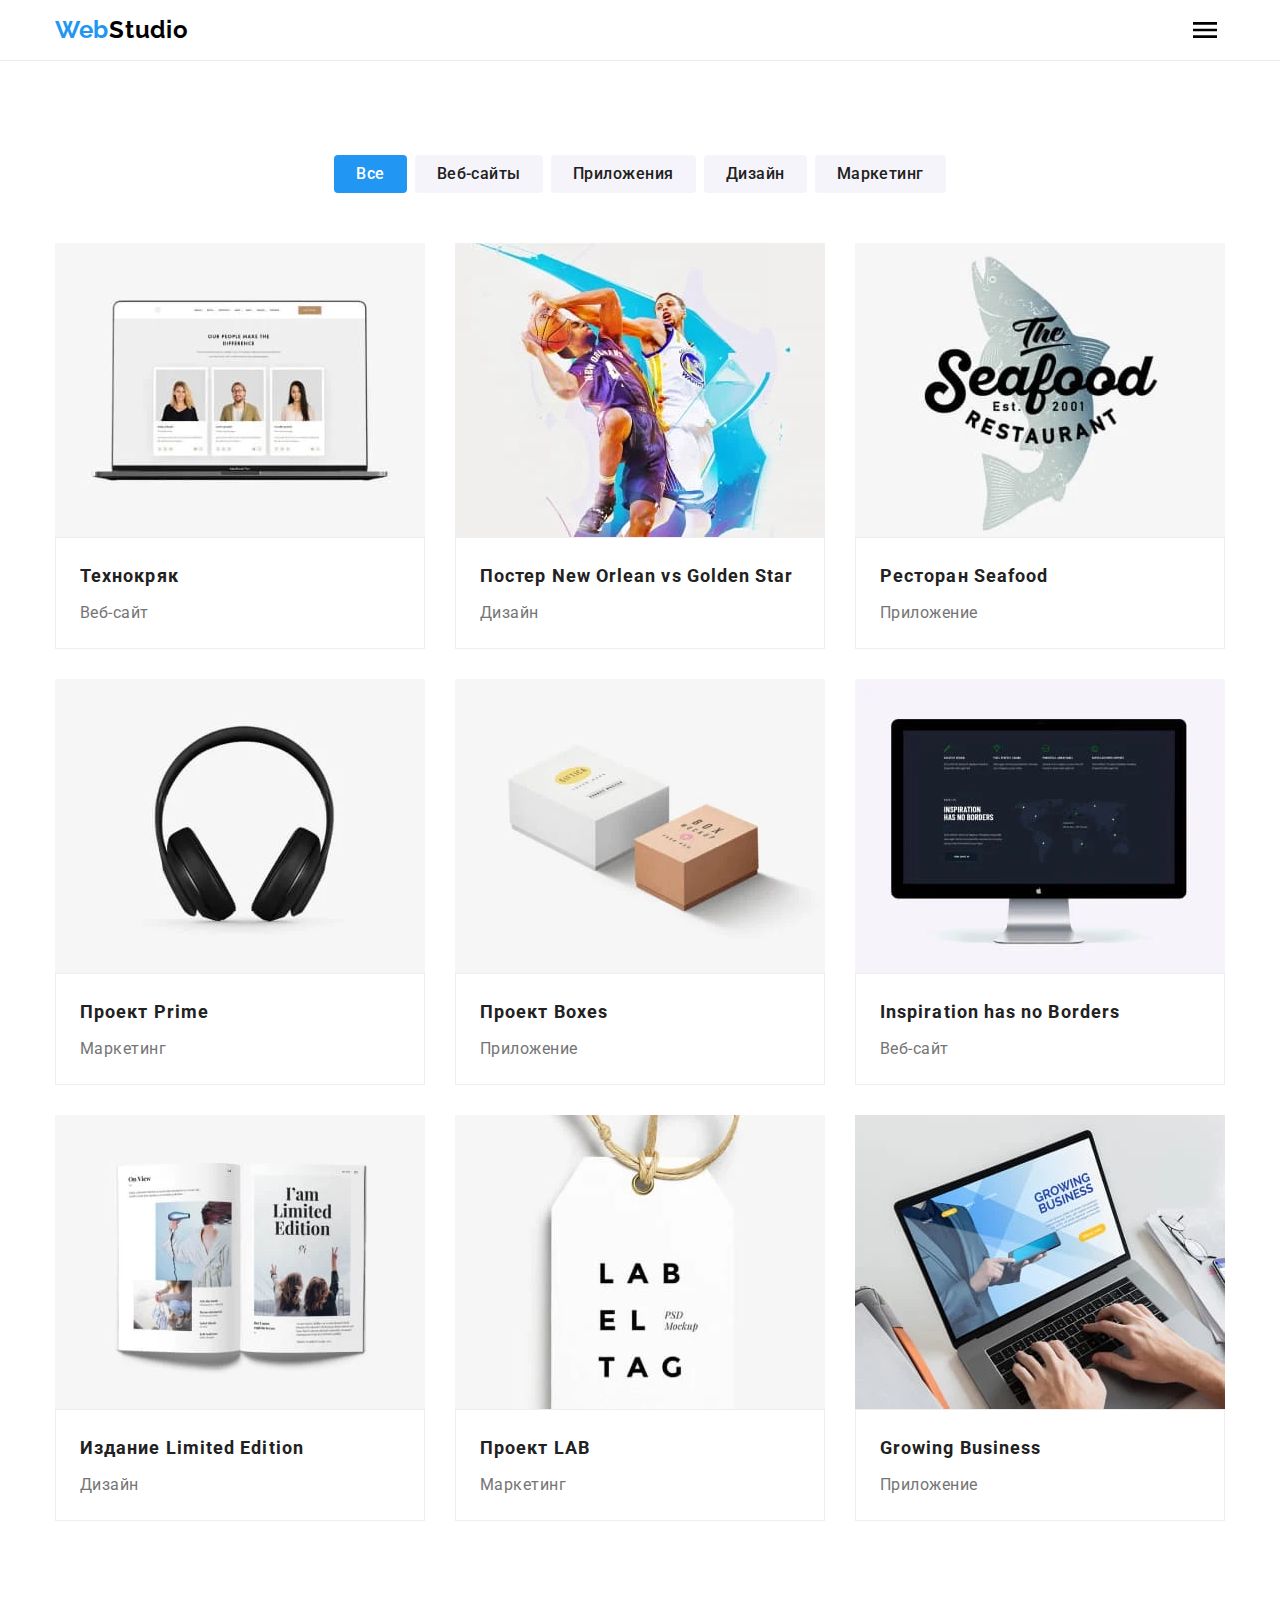
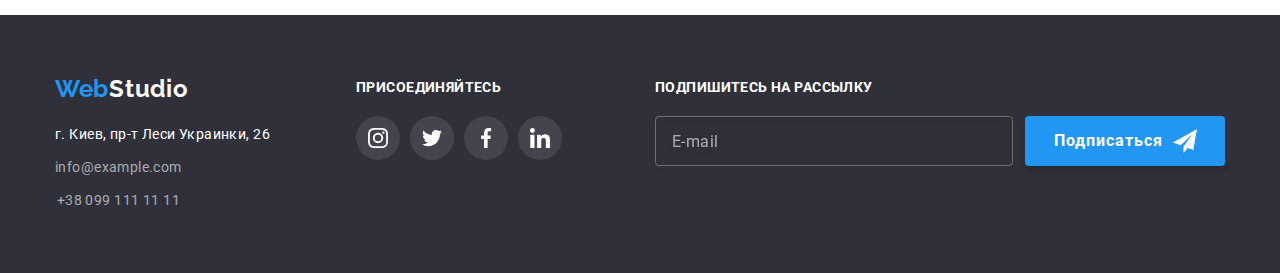
==== commit 5d0822ca: "HW 8 хэдер для моб+" ====
--- a/portfolio.html
+++ b/portfolio.html
@@ -15,33 +15,76 @@
 
 <body>
 
-    <!-- <header class="header">
+    <header class="header">
         <div class="container container--header">
-            <nav class="navigation-block">
+            <nav class="navigation-header">
                 <a class="logo logo--header" href="./index.html" lang="en">Web<span class="logo--black">Studio</span></a>
-                <ul class="navigation-block__list">
-                    <li class="navigation-block__item"><a class="navigation-block__link"
-                            href="./index.html">Студия</a></li>
-                    <li class="navigation-block__item"><a class="navigation-block__link current"
-                            href="./portfolio.html">Портфолио</a></li>
-                    <li class="navigation-block__item"><a class="navigation-block__link" href="#">Контакты</a></li>
-                </ul>
+
+                    <ul class="navigation">
+                            <li class="navigation__item"><a class="navigation__link current" href="./index.html">Студия</a>
+                            </li>
+                            <li class="navigation__item"><a class="navigation__link" href="./portfolio.html">Портфолио</a>
+                            </li>
+                            <li class="navigation__item"><a class="navigation__link" href="#">Контакты</a></li>
+                    </ul>
+                                
+                    <ul class="contacts-header">
+                        <li class="contacts-header__item"><a class="contacts-header__link" href="mailto:info@devstudio.com">
+                                <span class="contacts-header__icon"><svg class="contacts-header__icon--mail">
+                                        <use href="./images/icons.svg#icon-mail"></use>
+                                    </svg></span>
+                                <span class="contacts-header__text">info@devstudio.com</span></a></li>
+                        <li class="contacts-header__item"><a class="contacts-header__link" href="tel:+380961111111">
+                                <svg class="contacts-header__icon--tel">
+                                    <use href="./images/icons.svg#icon-tel"></use>
+                                </svg>
+                                +38 096 111 11 11</a>
+                        </li>
+                    </ul>
+
+
             </nav>
-            <ul class="contacts-header">
-                <li class="contacts-header__item"><a class="contacts-header__link" href="mailto:info@devstudio.com">
-                        <span class="contacts-header__icon"><svg class="contacts-header__icon--mail">
-                                <use href="./images/icons.svg#icon-mail"></use>
-                            </svg></span>
-                        <span class="contacts-header__text">info@devstudio.com</span></a></li>
-                <li class="contacts-header__item"><a class="contacts-header__link" href="tel:+380961111111">
-                        <svg class="contacts-header__icon--tel">
-                            <use href="./images/icons.svg#icon-tel"></use>
-                        </svg>
-                        +38 096 111 11 11</a>
-                </li>
+
+            <button data-menu-open type="button" class="burger-button">
+                <svg class="burger-button__icon" aria-label="Переключатель мобильного меню">
+                    <use class="button--menu" href="./images/icons.svg#icon-menu_btnmob"></use>
+                </svg>
+            </button>
+
+        </div>
+
+        <div data-menu class="mobile-menu">
+            <div class="container mobile-menu__container">
+            <button data-menu-close type="button" class="mobile-menu__close-button">
+                <svg class="mobile-menu__close-icon" aria-label="Кнопка закрытия мобильного меню">
+                    <use class="button--menu" href="./images/icons.svg#icon-close_btnmob"></use>
+                </svg>
+            </button>
+            <ul class="nav-mobile">
+                <li class="nav-mobile__item"><a class="nav-mobile__link" href="./index.html">Студия</a></li>
+                <li class="nav-mobile__item"><a class="nav-mobile__link  current" href="./portfolio.html">Портфолио</a></li>
+                <li class="nav-mobile__item"><a class="nav-mobile__link" href="#">Контакты</a></li>
             </ul>
+
+            <ul class="contacts-mobile">
+                <li class="contacts-mobile__item"><a class="contacts-mobile__link-tel" href="tel:+380961111111">+38 096 111 11 11</a></li>
+                
+                <li class="contacts-mobile__item"><a class="contacts-mobile__link-email" href="mailto:info@devstudio.com">info@devstudio.com</a></li>  
+            </ul>
+
+            <ul class="socials-mobile">
+                <li class="socials-mobile__item"><a class="socials-mobile__link" href="#">Instagram</a></li>
+                <li class="socials-mobile__item"><a class="socials-mobile__link" href="#">Twitter</a></li>
+                <li class="socials-mobile__item"><a class="socials-mobile__link" href="#">Facebook</a></li>
+                <li class="socials-mobile__item"><a class="socials-mobile__link" href="#">LinkedIn</a></li>
+            </ul>
+
+
         </div>
-    </header> -->
+        </div>
+
+        
+    </header>
 
     <main>
         <section class="portfolio-page">
@@ -487,7 +530,7 @@
 
         </div>
     </footer>
-
+    <script src="./js/menu.js"></script>
 </body>
 
 </html>--- a/css/main.min.css
+++ b/css/main.min.css
@@ -1,3 +1,3 @@
 /*! modern-normalize v1.1.0 | MIT License | https://github.com/sindresorhus/modern-normalize */*,::before,::after{box-sizing:border-box}html{line-height:1.15;-webkit-text-size-adjust:100%;-moz-tab-size:4;tab-size:4}body{margin:0;font-family:system-ui,-apple-system,"Segoe UI",Roboto,Helvetica,Arial,sans-serif,"Apple Color Emoji","Segoe UI Emoji"}hr{height:0;color:inherit}abbr[title]{text-decoration:underline dotted}b,strong{font-weight:bolder}code,kbd,samp,pre{font-family:ui-monospace, SFMono-Regular, Consolas, "Liberation Mono", Menlo,- monospace;font-size:1em}small{font-size:80%}sub,sup{font-size:75%;line-height:0;position:relative;vertical-align:baseline}sub{bottom:-0.25em}sup{top:-0.5em}table{text-indent:0;border-color:inherit}button,input,optgroup,select,textarea{font-family:inherit;font-size:100%;line-height:1.15;margin:0}button,select{text-transform:none}button,[type="button"],[type="reset"],[type="submit"]{-webkit-appearance:button}::-moz-focus-inner{border-style:none;padding:0}:-moz-focusring{outline:1px dotted ButtonText}:-moz-ui-invalid{box-shadow:none}legend{padding:0}progress{vertical-align:baseline}::-webkit-inner-spin-button,::-webkit-outer-spin-button{height:auto}[type="search"]{-webkit-appearance:textfield;outline-offset:-2px}::-webkit-search-decoration{-webkit-appearance:none}::-webkit-file-upload-button{-webkit-appearance:button;font:inherit}summary{display:list-item}body{font-family:"Roboto", sans-serif;font-style:normal;font-weight:normal;font-size:14px}h1,h2,h3,h4,h5,h6,p{margin-top:0;margin-bottom:0}ul{margin-top:0;margin-bottom:0;padding-left:0}img{display:block;width:100%;height:auto}.logo,.navigation-block__link,.contacts-header__link,.footer-contacts__link,.gallery__link{text-decoration:none}.navigation,.contacts-header,.features,.work,.team,.clients,.social-list,.footer-contacts__list,.filters,.gallery{list-style:none}.container{padding-left:15px;padding-right:15px;margin:0 auto}@media screen and (max-width: 767px){.container{max-width:480px}}@media screen and (min-width: 768px){.container{max-width:768px}}@media screen and (min-width: 1200px){.container{min-width:1200px}}.visually-hidden{position:absolute !important;clip:rect(1px 1px 1px 1px);clip:rect(1px, 1px, 1px, 1px);padding:0 !important;border:0 !important;height:1px !important;width:1px !important;overflow:hidden}.logo{font-family:"Raleway", sans-serif;font-weight:bold;font-size:24px;line-height:1.17;letter-spacing:0.03em;color:#2196f3}.social-list{display:flex;justify-content:center;align-items:center}.backdrop{position:fixed;top:0;left:0;width:100%;height:100%;background-color:rgba(0,0,0,0.2);opacity:1;transition-duration:250ms;transform:scale(1)}.backdrop.is-hidden{opacity:0;pointer-events:none;transition-duration:250ms;transform:scale(0)}.modal{position:absolute;top:50%;left:50%;transform:translate(-50%, -50%);width:300px;height:580px;background-color:#fff;box-shadow:0px 1px 3px rgba(0,0,0,0.12),0px 1px 1px rgba(0,0,0,0.14),0px 2px 1px rgba(0,0,0,0.2);border-radius:4px;padding:30px 10px 10px 10px}.modal__button{position:absolute;top:8px;right:8px;display:flex;align-items:center;justify-content:center;width:30px;height:30px;border-radius:50%;border:1px solid rgba(0,0,0,0.1);background-color:#fff;cursor:pointer;transition-property:fill;transition-duration:250ms;transition-timing-function:cubic-bezier(0.4, 0, 0.2, 1)}.modal__button:hover,.modal__button:focus{fill:#2196f3}@media screen and (min-width: 480px){.modal{width:450px;height:609px;padding:40px}}@media screen and (min-width: 1200px){.modal{width:528px;height:581px}}.navigation{display:none}.contacts-header{display:none}.header{padding-top:10px;padding-bottom:10px}.logo--black{color:#000000}.container--header{display:flex;justify-content:space-between;align-items:center}.burger-button{background-color:transparent;border:none;padding:0;width:40px;height:40px;line-height:0}.burger-button__icon{width:24px;height:16px}.mobile-menu{position:fixed;z-index:100;left:0;top:0;width:100vw;height:100vh;background-color:#fff}.mobile-menu__container{position:relative}.mobile-menu__close-button{position:absolute;top:10px;right:15px;background-color:transparent;border:none;padding:0;width:40px;height:40px;line-height:0}.mobile-menu__close-icon{width:19px;height:19px}.hero{padding:118px 0;margin:0 auto;max-width:767px;min-height:400px;text-align:center;background-image:linear-gradient(rgba(47,48,58,0.4), rgba(47,48,58,0.4)),url(../images/hero-mobile.jpg);background-size:cover;background-repeat:no-repeat;background-position:center}@media screen and (min-device-pixel-ratio: 2), screen and (min-resolution: 192dpi), screen and (min-resolution: 2dppx){.hero{background-image:linear-gradient(rgba(47,48,58,0.4), rgba(47,48,58,0.4)),url(../images/hero-mobile@2x.jpg)}}.hero__container{text-align:center}.hero__title{font-weight:900;font-size:26px;line-height:1.62;letter-spacing:0.06em;text-transform:uppercase;color:#fff;border:none;text-shadow:0px 4px 4px rgba(0,0,0,0.25);max-width:360px;margin:0 auto}.hero__button{font-weight:bold;font-size:16px;line-height:1.88;text-align:center;letter-spacing:0.06em;color:#fff;background-color:#2196f3;box-shadow:0px 4px 4px rgba(0,0,0,0.15);border-style:none;border-radius:4px;padding:10px 32px;cursor:pointer;margin-top:30px;transition-property:background-color;transition-duration:250ms;transition-timing-function:cubic-bezier(0.4, 0, 0.2, 1)}.hero__button:hover,.hero__button:focus{background-color:#188ce8}@media screen and (min-width: 768px){.hero{max-width:1199px;background-image:linear-gradient(rgba(47,48,58,0.4), rgba(47,48,58,0.4)),url(../images/hero-tablet.jpg)}}@media screen and (min-width: 768px) and (min-device-pixel-ratio: 2), screen and (min-width: 768px) and (min-resolution: 192dpi), screen and (min-width: 768px) and (min-resolution: 2dppx){.hero{background-image:linear-gradient(rgba(47,48,58,0.4), rgba(47,48,58,0.4)),url(../images/hero-tablet@2x.jpg)}}@media screen and (min-width: 1200px){.hero{min-height:600px;max-width:1600px;padding:200px 0;background-color:#2f303a;background-image:linear-gradient(rgba(47,48,58,0.4), rgba(47,48,58,0.4)),url(../images/hero-desktop.jpg)}}@media screen and (min-width: 1200px) and (min-device-pixel-ratio: 2), screen and (min-width: 1200px) and (min-resolution: 192dpi), screen and (min-width: 1200px) and (min-resolution: 2dppx){.hero{background-image:linear-gradient(rgba(47,48,58,0.4), rgba(47,48,58,0.4)),url(../images/hero-desktop@2x.jpg)}}@media screen and (min-width: 1200px){.hero__title{min-width:610px;font-size:44px;line-height:1.36}}.section--features{padding-top:60px;padding-bottom:60px}.features__container{margin:0 auto}.features__item{max-width:450px;min-height:226px}.features__item:not(:last-child){margin-bottom:30px}.features__title{font-weight:bold;font-size:14px;line-height:1.14;letter-spacing:0.03em;text-transform:uppercase;color:#212121;margin-bottom:10px;text-align:center}.features__text{line-height:1.71;letter-spacing:0.03em;color:#757575}.features__thumb{display:flex;max-width:450px;min-height:120px;background-color:#f5f4fa;justify-content:center;align-items:center;margin-bottom:30px}.features__icon{width:70px;height:70px}@media screen and (min-width: 768px){.features{display:flex;flex-wrap:wrap;max-width:1199px;margin-bottom:-30px;margin-right:-30px}.features__item{margin-bottom:30px;margin-right:30px;max-width:354px;flex-basis:calc((100% - 60px) / 2)}.features__title{text-align:left}.features__thumb{max-width:354px}}@media screen and (min-width: 1200px){.section--features{padding-top:94px;padding-bottom:47px}.features__item{flex-basis:calc((100% - 120px) / 4)}.features__thumb{max-width:270px}}@media screen and (max-width: 1199px){.section--work{display:none}}@media screen and (min-width: 1200px){.section--work{padding-top:47px;padding-bottom:94px}.section--work__title{font-weight:bold;font-size:36px;line-height:1.17;text-align:center;letter-spacing:0.03em;color:#212121;margin-bottom:50px}.work--container{margin:0 auto}.img-container{position:relative;max-width:370px;min-height:294px}.work{display:flex}.work__image{max-width:370px;min-height:294px}.work__title{position:absolute;bottom:0;font-weight:bold;line-height:1.14;text-align:center;letter-spacing:0.03em;text-transform:uppercase;color:#fff;width:100%;min-height:70px;background:rgba(47,48,58,0.8);padding-top:27px;padding-bottom:27px}.work__item:not(:last-child){margin-right:30px}}.section--team{background:#f5f4fa;padding-top:60px;padding-bottom:60px}.section--team__title{font-weight:bold;font-size:28px;line-height:1.18;text-align:center;letter-spacing:0.03em;color:#212121;margin-bottom:30px}.team--container{margin:0 auto}.team__item{max-width:450px;box-shadow:0px 1px 3px rgba(0,0,0,0.12),0px 1px 1px rgba(0,0,0,0.14),0px 2px 1px rgba(0,0,0,0.2);background-color:#fff;border-radius:0px 0px 4px 4px}.team__item:not(:last-child){margin-bottom:30px}.team__card{padding-top:30px;padding-bottom:24px}.team__name{font-weight:500;font-size:16px;line-height:1.19;text-align:center;letter-spacing:0.03em;color:#212121;margin-bottom:10px}.team__text{font-size:16px;line-height:1.19;text-align:center;letter-spacing:0.03em;color:#757575}.social-list--team{margin-top:16px}.social-list__item{width:44px;height:44px}.social-list__item:not(:last-child){margin-right:10px}.social-list__link{display:flex;width:100%;height:100%;padding:12px;fill:#afb1b8;border-radius:50%;transition-property:fill, background-color;transition-duration:250ms;transition-timing-function:cubic-bezier(0.4, 0, 0.2, 1)}.social-list__link:hover,.social-list__link:focus{background-color:#2196f3;fill:#fff}.social-list__icon{width:20px;height:20px}@media screen and (min-width: 768px){.team{display:flex;flex-wrap:wrap;margin-bottom:-30px;margin-right:-30px}.team__item{margin-bottom:30px;margin-right:30px;max-width:354px;flex-basis:calc((100% - 60px) / 2)}}@media screen and (min-width: 1200px){.section--team{padding-top:94px;padding-bottom:94px}.section--team__title{font-size:36px;line-height:1.17;margin-bottom:50px}.team{display:flex;flex-wrap:nowrap}.team__item{min-width:270px}.team__item:not(:last-child){margin-right:30px}.team__card{padding-top:30px;padding-bottom:30px}}.section--clients{padding-top:60px;padding-bottom:60px}.section--clients__title{font-size:28px;font-weight:bold;line-height:1.18;letter-spacing:0.03em;text-align:center;color:#212121;margin-bottom:30px}.clients{display:flex;flex-wrap:wrap;margin-bottom:-30px;margin-right:-30px}.clients__link{display:flex;max-width:210px;height:92px;border:1px solid #afb1b8;border-radius:4px;fill:#afb1b8;justify-content:center;align-items:center;transition-property:fill, border-color;transition-duration:250ms;transition-timing-function:cubic-bezier(0.4, 0, 0.2, 1)}.clients__link:hover,.clients__link:focus{fill:#2196f3;border-color:#2196f3}.clients__item{margin-bottom:30px;margin-right:30px;flex-basis:calc((100% - 60px) / 2)}@media screen and (min-width: 768px){.clients__link{max-width:226px}.clients__item{flex-basis:calc((100% - 90px) / 3)}}@media screen and (min-width: 1200px){.section--clients{padding-top:94px;padding-bottom:94px}.section--clients__title{font-size:36px;line-height:1.17;margin-bottom:50px}.clients__link{max-width:170px}.clients__item{flex-basis:calc((100% - 180px) / 6)}}.footer{background-color:#2f303a;padding-top:60px;padding-bottom:60px}.logo--footer{display:block;text-align:center}.logo--white{color:#fff}.footer-contacts__address{font-style:normal;font-size:14px;line-height:1.71;letter-spacing:0.03em;color:#fff;margin-top:20px;text-align:center}.footer-contacts__list{margin-top:8px}.footer-contacts__item{text-align:center}.footer-contacts__item:not(:last-child){margin-bottom:8px}.footer-contacts__link{line-height:1.71;letter-spacing:0.03em;color:rgba(255,255,255,0.6);transition-property:color;transition-duration:250ms;transition-timing-function:cubic-bezier(0.4, 0, 0.2, 1)}.footer-contacts__link:hover,.footer-contacts__link:focus{color:#2196f3}.social-list--footer{margin-top:20px}.footer-socials{margin-top:60px}.footer-socials__text{font-weight:bold;line-height:1.14;letter-spacing:0.03em;text-transform:uppercase;color:#fff;text-align:center}.footer-socials__item{width:44px;height:44px}.footer-socials__item:not(:last-child){margin-right:10px}.footer-socials__link{display:flex;width:100%;height:100%;padding:12px;background-color:#43444d;border-radius:50%;fill:#fff;transition-property:background-color;transition-duration:250ms;transition-timing-function:cubic-bezier(0.4, 0, 0.2, 1)}.footer-socials__link:hover,.footer-socials__link:focus{background-color:#2196f3}.footer-socials__icon{width:20px;height:20px}.footer-form{margin-top:60px}.footer-form__text{font-weight:bold;line-height:1.14;letter-spacing:0.03em;text-transform:uppercase;color:#fff;text-align:center}.footer-form__block{margin-top:20px}.footer-form__bottom{position:relative;display:block;width:200px;height:50px;background:#2196f3;box-shadow:0px 4px 4px rgba(0,0,0,0.15);border-radius:4px;border:none;padding:10px 62px 10px 29px;cursor:pointer;margin-top:20px;margin-right:auto;margin-left:auto;font-weight:bold;font-size:16px;line-height:1.88;letter-spacing:0.06em;color:#fff;transition-property:background-color;transition-duration:250ms;transition-timing-function:cubic-bezier(0.4, 0, 0.2, 1)}.footer-form__bottom:hover,.footer-form__bottom:focus{background-color:#188ce8}.footer-form__input{width:100%;height:50px;border:1px solid rgba(255,255,255,0.3);filter:drop-shadow(0px 4px 4px rgba(0,0,0,0.15));border-radius:4px;background-color:transparent;padding:15px 16px;font-size:16px;line-height:1.25;letter-spacing:0.03em;color:#fff}.footer-form__input::placeholder{color:rgba(255,255,255,0.6)}.footer-form__input:hover,.footer-form__input:focus{outline:none;border-color:#fff}.footer-form__icon{position:absolute;fill:#fff;top:50%;right:28px;transform:translateY(-50%)}@media screen and (min-width: 768px){.container.container--footer{padding-left:76px;padding-right:89px}.footer-tablet{display:flex}.footer-contacts{max-width:232px}.footer-socials{margin-top:5px;margin-left:165px}.footer-form{margin-top:60px}.footer-form__block{margin-top:20px}.footer-form__input{max-width:450px;display:block;margin:auto}}@media screen and (min-width: 1200px){.footer{padding-top:60px;padding-bottom:60px}.container.container--footer{padding-left:15px;padding-right:15px;display:flex}.footer-contacts{display:flex;flex-direction:column;align-items:flex-start;width:231px}.footer-contacts__list{margin-top:9px}.footer-contacts__item:not(:last-child){margin-bottom:9px}.footer-socials{margin-left:70px}.footer-socials__text{text-align:left}.footer-form{margin-top:5px;margin-left:93px}.footer-form__text{text-align:left}.footer-form__block{margin-top:20px;display:flex}.footer-form__bottom{margin-top:0;margin-right:auto;margin-left:12px}.footer-form__input{width:358px;display:block;margin:auto}}.portfolio-page{padding-top:60px;padding-bottom:60px}.filters{display:flex;flex-wrap:wrap;align-content:flex-start;margin-bottom:40px}.filters__item{margin-bottom:15px}.filters__item:not(:last-child){margin-right:8px}.filters__button{font-weight:500;font-size:16px;line-height:1.63;text-align:center;letter-spacing:0.03em;color:#212121;border-style:none;border-radius:4px;background-color:#f5f4fa;padding:6px 22px;cursor:pointer;transition-property:color, background-color, box-shadow, border-radius;transition-duration:250ms;transition-timing-function:cubic-bezier(0.4, 0, 0.2, 1)}.filters__button:hover,.filters__button:focus{color:#fff;background-color:#2196f3;box-shadow:0px 3px 1px rgba(0,0,0,0.1),0px 1px 2px rgba(0,0,0,0.08),0px 2px 2px rgba(0,0,0,0.12);border-radius:4px}.filters__button.current{color:#fff;background-color:#2196f3}@media screen and (min-width: 768px){.filters{display:flex;margin-bottom:30px;justify-content:center}.filters__item{margin-bottom:0}}@media screen and (min-width: 1200px){.portfolio-page{padding-top:94px;padding-bottom:94px}.filters{margin-bottom:50px}}.gallery__item{max-width:450px;transition-property:box-shadow;transition-duration:250ms;transition-timing-function:cubic-bezier(0.4, 0, 0.2, 1)}.gallery__item:hover,.gallery__item:focus{box-shadow:0px 1px 1px rgba(0,0,0,0.12),0px 4px 4px rgba(0,0,0,0.06),1px 4px 6px rgba(0,0,0,0.16)}.gallery__item:hover .gallery__overlay{transform:translateY(-100%)}.gallery__item:not(:last-child){margin-bottom:30px}.gallery__card{border:1px solid #eeeeee;padding:20px 24px}.gallery__title{font-weight:bold;font-size:18px;line-height:2;letter-spacing:0.06em;color:#212121}.gallery__text{font-size:16px;line-height:1.88;letter-spacing:0.03em;color:#757575;margin-top:4px}.gallery__overlay--area{position:relative;overflow:hidden}.gallery__overlay{position:absolute;top:100%;left:0;width:100%;height:100%;background-color:rgba(33,150,243,0.9);padding:77px 24px;transition:transform 250ms cubic-bezier(0.4, 0, 0.2, 1)}.gallery__overlay--text{font-size:18px;line-height:1.56;letter-spacing:0.03em;color:#fff}@media screen and (min-width: 768px){.gallery{display:flex;flex-wrap:wrap;margin-bottom:-30px;margin-right:-30px}.gallery__card{display:flex;flex-direction:column;flex-grow:1}.gallery__item{margin-bottom:30px;margin-right:30px;max-width:354px;flex-basis:calc((100% - 60px) / 2)}.gallery__link{display:flex;flex-direction:column;height:100%}.gallery__overlay{padding:49px 24px}}@media screen and (min-width: 1200px){.gallery__item{max-width:370px;flex-basis:calc((100% - 90px) / 3)}.gallery__overlay{padding:63px 24px}}.modal-form{display:flex;flex-direction:column}.modal-form__title{font-weight:bold;font-size:20px;line-height:1.5;text-align:center;letter-spacing:0.03em;color:#212121;margin-bottom:12px}.modal-form__input{width:100%;height:40px;border:1px solid rgba(33,33,33,0.2);border-radius:4px;padding-left:42px;transition-property:border-color;transition-duration:250ms;transition-timing-function:cubic-bezier(0.4, 0, 0.2, 1)}.modal-form__input:focus{outline:none;border-color:#2196f3}.modal-form__input:focus+.modal-form__icon{fill:#2196f3}.modal-form__icon{position:absolute;top:50%;transform:translateY(-50%);left:12px;transition-property:fill;transition-duration:250ms;transition-timing-function:cubic-bezier(0.4, 0, 0.2, 1)}.modal-form__wrapper{position:relative;display:block;margin-top:4px}.modal-form__label{font-size:12px;line-height:1.17;letter-spacing:0.01em;color:#757575;margin-bottom:10px}.modal-form__button{background:#2196f3;box-shadow:0px 4px 4px rgba(0,0,0,0.15);border-radius:4px;border:none;margin:15px auto 0 auto;padding:10px 55px;cursor:pointer;font-weight:bold;font-size:16px;line-height:1.88;letter-spacing:0.06em;color:#fff}.modal-form__button:hover,.modal-form__button:focus{background-color:#188ce8}.modal-form__label.textarea__label{margin-bottom:20px}.textarea__input{width:100%;height:120px;margin-top:4px;border:1px solid rgba(33,33,33,0.2);border-radius:4px;padding:12px 16px;resize:none;transition-property:border-color;transition-duration:250ms;transition-timing-function:cubic-bezier(0.4, 0, 0.2, 1)}.textarea__input:focus{outline:none;border-color:#2196f3}.textarea__input::placeholder{color:rgba(117,117,117,0.5);font-size:14px;line-height:1.14;letter-spacing:0.01em}.modal-checkbox__container{display:flex;flex-wrap:wrap;align-items:center;justify-content:center;text-align:center}.modal-checkbox__label{display:flex;flex-wrap:wrap;align-items:center;justify-content:center;font-size:12px;line-height:1.17;letter-spacing:0.03em;color:#757575}.modal-checkbox__label::before{display:block;width:16px;height:15px;border:2px solid #212121;border-radius:2px;content:"";cursor:pointer;margin-right:7px}.modal-checkbox:checked+.modal-checkbox__label::before{background-color:#2196f3;background-image:url(../images/agree.svg);background-position:center;background-repeat:no-repeat;border:none}.modal-checkbox__link{display:block;color:#2196f3}@media screen and (min-width: 480px){.modal-checkbox__label{align-items:flex-end}.modal-form__button{margin-top:30px}}@media screen and (min-width: 1200px){.modal-checkbox__label{align-items:flex-end}.textarea__input::placeholder{font-size:12px;line-height:1.17}.modal-checkbox__label{font-size:14px;line-height:1.71;align-items:baseline}}
+ monospace;font-size:1em}small{font-size:80%}sub,sup{font-size:75%;line-height:0;position:relative;vertical-align:baseline}sub{bottom:-0.25em}sup{top:-0.5em}table{text-indent:0;border-color:inherit}button,input,optgroup,select,textarea{font-family:inherit;font-size:100%;line-height:1.15;margin:0}button,select{text-transform:none}button,[type="button"],[type="reset"],[type="submit"]{-webkit-appearance:button}::-moz-focus-inner{border-style:none;padding:0}:-moz-focusring{outline:1px dotted ButtonText}:-moz-ui-invalid{box-shadow:none}legend{padding:0}progress{vertical-align:baseline}::-webkit-inner-spin-button,::-webkit-outer-spin-button{height:auto}[type="search"]{-webkit-appearance:textfield;outline-offset:-2px}::-webkit-search-decoration{-webkit-appearance:none}::-webkit-file-upload-button{-webkit-appearance:button;font:inherit}summary{display:list-item}body{font-family:"Roboto", sans-serif;font-style:normal;font-weight:normal;font-size:14px}h1,h2,h3,h4,h5,h6,p{margin-top:0;margin-bottom:0}ul{margin-top:0;margin-bottom:0;padding-left:0}img{display:block;width:100%;height:auto}.logo,.navigation-block__link,.contacts-header__link,.footer-contacts__link,.gallery__link,.nav-mobile__link,.contacts-mobile__link-tel,.contacts-mobile__link-email,.socials-mobile__link{text-decoration:none}.navigation,.contacts-header,.features,.work,.team,.clients,.social-list,.footer-contacts__list,.filters,.gallery,.nav-mobile,.contacts-mobile,.socials-mobile{list-style:none}.container{padding-left:15px;padding-right:15px;margin:0 auto}@media screen and (max-width: 767px){.container{max-width:480px}}@media screen and (min-width: 768px){.container{max-width:768px}}@media screen and (min-width: 1200px){.container{min-width:1200px}}.visually-hidden{position:absolute !important;clip:rect(1px 1px 1px 1px);clip:rect(1px, 1px, 1px, 1px);padding:0 !important;border:0 !important;height:1px !important;width:1px !important;overflow:hidden}.logo{font-family:"Raleway", sans-serif;font-weight:bold;font-size:24px;line-height:1.17;letter-spacing:0.03em;color:#2196f3}.social-list{display:flex;justify-content:center;align-items:center}.backdrop{position:fixed;top:0;left:0;width:100%;height:100%;background-color:rgba(0,0,0,0.2);opacity:1;transition-duration:250ms;transform:scale(1)}.backdrop.is-hidden{opacity:0;pointer-events:none;transition-duration:250ms;transform:scale(0)}.modal{position:absolute;top:50%;left:50%;transform:translate(-50%, -50%);width:300px;height:580px;background-color:#fff;box-shadow:0px 1px 3px rgba(0,0,0,0.12),0px 1px 1px rgba(0,0,0,0.14),0px 2px 1px rgba(0,0,0,0.2);border-radius:4px;padding:30px 10px 10px 10px}.modal__button{position:absolute;top:8px;right:8px;display:flex;align-items:center;justify-content:center;width:30px;height:30px;border-radius:50%;border:1px solid rgba(0,0,0,0.1);background-color:#fff;cursor:pointer;transition-property:fill;transition-duration:250ms;transition-timing-function:cubic-bezier(0.4, 0, 0.2, 1)}.modal__button:hover,.modal__button:focus{fill:#2196f3}@media screen and (min-width: 480px){.modal{width:450px;height:609px;padding:40px}}@media screen and (min-width: 1200px){.modal{width:528px;height:581px}}.navigation{display:none}.contacts-header{display:none}.header{padding-top:10px;padding-bottom:10px;border-bottom:1px solid #ececec}.logo--black{color:#000000}.container--header{display:flex;justify-content:space-between;align-items:center}.burger-button{background-color:transparent;border:none;padding:0;width:40px;height:40px;line-height:0;cursor:pointer;transition-property:fill;transition-duration:250ms;transition-timing-function:cubic-bezier(0.4, 0, 0.2, 1)}.burger-button:hover,.burger-button:focus{fill:#2196f3}.burger-button__icon{width:24px;height:16px}.mobile-menu.is-open{opacity:1;visibility:visible;pointer-events:auto}.mobile-menu{position:fixed;z-index:100;left:0;top:0;width:100vw;height:100vh;background-color:#fff;opacity:0;visibility:hidden;pointer-events:none}.mobile-menu__container{position:relative;padding:48px 40px}.mobile-menu__close-button{position:absolute;top:10px;right:15px;background-color:transparent;border:none;padding:0;width:40px;height:40px;line-height:0;cursor:pointer;transition-property:fill;transition-duration:250ms;transition-timing-function:cubic-bezier(0.4, 0, 0.2, 1)}.mobile-menu__close-button:hover,.mobile-menu__close-button:focus{fill:#2196f3}.mobile-menu__close-icon{width:19px;height:19px}.nav-mobile__link{font-weight:500;font-size:40px;line-height:47px;letter-spacing:0.02em;color:#212121;transition-property:color;transition-duration:250ms;transition-timing-function:cubic-bezier(0.4, 0, 0.2, 1)}.nav-mobile__link:hover,.nav-mobile__link:focus{color:#2196f3}.nav-mobile__link.current{color:#2196f3}.nav-mobile__item:not(:last-child){margin-bottom:32px}.contacts-mobile{margin-top:302px}.contacts-mobile__item:not(:last-child){margin-bottom:32px}.contacts-mobile__link-tel{font-weight:500;font-size:34px;line-height:40px;letter-spacing:0.02em;color:#2196f3}.contacts-mobile__link-email{font-weight:500;font-size:24px;line-height:28px;letter-spacing:0.02em;color:#757575}.socials-mobile{display:flex;margin-top:64px}.socials-mobile__link{font-weight:500;font-size:18px;line-height:22px;letter-spacing:0.02em;color:#2196F3}.hero{padding:118px 0;margin:0 auto;max-width:767px;min-height:400px;text-align:center;background-image:linear-gradient(rgba(47,48,58,0.4), rgba(47,48,58,0.4)),url(../images/hero-mobile.jpg);background-size:cover;background-repeat:no-repeat;background-position:center}@media screen and (min-device-pixel-ratio: 2), screen and (min-resolution: 192dpi), screen and (min-resolution: 2dppx){.hero{background-image:linear-gradient(rgba(47,48,58,0.4), rgba(47,48,58,0.4)),url(../images/hero-mobile@2x.jpg)}}.hero__container{text-align:center}.hero__title{font-weight:900;font-size:26px;line-height:1.62;letter-spacing:0.06em;text-transform:uppercase;color:#fff;border:none;text-shadow:0px 4px 4px rgba(0,0,0,0.25);max-width:360px;margin:0 auto}.hero__button{font-weight:bold;font-size:16px;line-height:1.88;text-align:center;letter-spacing:0.06em;color:#fff;background-color:#2196f3;box-shadow:0px 4px 4px rgba(0,0,0,0.15);border-style:none;border-radius:4px;padding:10px 32px;cursor:pointer;margin-top:30px;transition-property:background-color;transition-duration:250ms;transition-timing-function:cubic-bezier(0.4, 0, 0.2, 1)}.hero__button:hover,.hero__button:focus{background-color:#188ce8}@media screen and (min-width: 768px){.hero{max-width:1199px;background-image:linear-gradient(rgba(47,48,58,0.4), rgba(47,48,58,0.4)),url(../images/hero-tablet.jpg)}}@media screen and (min-width: 768px) and (min-device-pixel-ratio: 2), screen and (min-width: 768px) and (min-resolution: 192dpi), screen and (min-width: 768px) and (min-resolution: 2dppx){.hero{background-image:linear-gradient(rgba(47,48,58,0.4), rgba(47,48,58,0.4)),url(../images/hero-tablet@2x.jpg)}}@media screen and (min-width: 1200px){.hero{min-height:600px;max-width:1600px;padding:200px 0;background-color:#2f303a;background-image:linear-gradient(rgba(47,48,58,0.4), rgba(47,48,58,0.4)),url(../images/hero-desktop.jpg)}}@media screen and (min-width: 1200px) and (min-device-pixel-ratio: 2), screen and (min-width: 1200px) and (min-resolution: 192dpi), screen and (min-width: 1200px) and (min-resolution: 2dppx){.hero{background-image:linear-gradient(rgba(47,48,58,0.4), rgba(47,48,58,0.4)),url(../images/hero-desktop@2x.jpg)}}@media screen and (min-width: 1200px){.hero__title{min-width:610px;font-size:44px;line-height:1.36}}.section--features{padding-top:60px;padding-bottom:60px}.features__container{margin:0 auto}.features__item{max-width:450px;min-height:226px}.features__item:not(:last-child){margin-bottom:30px}.features__title{font-weight:bold;font-size:14px;line-height:1.14;letter-spacing:0.03em;text-transform:uppercase;color:#212121;margin-bottom:10px;text-align:center}.features__text{line-height:1.71;letter-spacing:0.03em;color:#757575}.features__thumb{display:flex;max-width:450px;min-height:120px;background-color:#f5f4fa;justify-content:center;align-items:center;margin-bottom:30px}.features__icon{width:70px;height:70px}@media screen and (min-width: 768px){.features{display:flex;flex-wrap:wrap;max-width:1199px;margin-bottom:-30px;margin-right:-30px}.features__item{margin-bottom:30px;margin-right:30px;max-width:354px;flex-basis:calc((100% - 60px) / 2)}.features__title{text-align:left}.features__thumb{max-width:354px}}@media screen and (min-width: 1200px){.section--features{padding-top:94px;padding-bottom:47px}.features__item{flex-basis:calc((100% - 120px) / 4)}.features__thumb{max-width:270px}}@media screen and (max-width: 1199px){.section--work{display:none}}@media screen and (min-width: 1200px){.section--work{padding-top:47px;padding-bottom:94px}.section--work__title{font-weight:bold;font-size:36px;line-height:1.17;text-align:center;letter-spacing:0.03em;color:#212121;margin-bottom:50px}.work--container{margin:0 auto}.img-container{position:relative;max-width:370px;min-height:294px}.work{display:flex}.work__image{max-width:370px;min-height:294px}.work__title{position:absolute;bottom:0;font-weight:bold;line-height:1.14;text-align:center;letter-spacing:0.03em;text-transform:uppercase;color:#fff;width:100%;min-height:70px;background:rgba(47,48,58,0.8);padding-top:27px;padding-bottom:27px}.work__item:not(:last-child){margin-right:30px}}.section--team{background:#f5f4fa;padding-top:60px;padding-bottom:60px}.section--team__title{font-weight:bold;font-size:28px;line-height:1.18;text-align:center;letter-spacing:0.03em;color:#212121;margin-bottom:30px}.team--container{margin:0 auto}.team__item{max-width:450px;box-shadow:0px 1px 3px rgba(0,0,0,0.12),0px 1px 1px rgba(0,0,0,0.14),0px 2px 1px rgba(0,0,0,0.2);background-color:#fff;border-radius:0px 0px 4px 4px}.team__item:not(:last-child){margin-bottom:30px}.team__card{padding-top:30px;padding-bottom:24px}.team__name{font-weight:500;font-size:16px;line-height:1.19;text-align:center;letter-spacing:0.03em;color:#212121;margin-bottom:10px}.team__text{font-size:16px;line-height:1.19;text-align:center;letter-spacing:0.03em;color:#757575}.social-list--team{margin-top:16px}.social-list__item{width:44px;height:44px}.social-list__item:not(:last-child){margin-right:10px}.social-list__link{display:flex;width:100%;height:100%;padding:12px;fill:#afb1b8;border-radius:50%;transition-property:fill, background-color;transition-duration:250ms;transition-timing-function:cubic-bezier(0.4, 0, 0.2, 1)}.social-list__link:hover,.social-list__link:focus{background-color:#2196f3;fill:#fff}.social-list__icon{width:20px;height:20px}@media screen and (min-width: 768px){.team{display:flex;flex-wrap:wrap;margin-bottom:-30px;margin-right:-30px}.team__item{margin-bottom:30px;margin-right:30px;max-width:354px;flex-basis:calc((100% - 60px) / 2)}}@media screen and (min-width: 1200px){.section--team{padding-top:94px;padding-bottom:94px}.section--team__title{font-size:36px;line-height:1.17;margin-bottom:50px}.team{display:flex;flex-wrap:nowrap}.team__item{min-width:270px}.team__item:not(:last-child){margin-right:30px}.team__card{padding-top:30px;padding-bottom:30px}}.section--clients{padding-top:60px;padding-bottom:60px}.section--clients__title{font-size:28px;font-weight:bold;line-height:1.18;letter-spacing:0.03em;text-align:center;color:#212121;margin-bottom:30px}.clients{display:flex;flex-wrap:wrap;margin-bottom:-30px;margin-right:-30px}.clients__link{display:flex;max-width:210px;height:92px;border:1px solid #afb1b8;border-radius:4px;fill:#afb1b8;justify-content:center;align-items:center;transition-property:fill, border-color;transition-duration:250ms;transition-timing-function:cubic-bezier(0.4, 0, 0.2, 1)}.clients__link:hover,.clients__link:focus{fill:#2196f3;border-color:#2196f3}.clients__item{margin-bottom:30px;margin-right:30px;flex-basis:calc((100% - 60px) / 2)}@media screen and (min-width: 768px){.clients__link{max-width:226px}.clients__item{flex-basis:calc((100% - 90px) / 3)}}@media screen and (min-width: 1200px){.section--clients{padding-top:94px;padding-bottom:94px}.section--clients__title{font-size:36px;line-height:1.17;margin-bottom:50px}.clients__link{max-width:170px}.clients__item{flex-basis:calc((100% - 180px) / 6)}}.footer{background-color:#2f303a;padding-top:60px;padding-bottom:60px}.logo--footer{display:block;text-align:center}.logo--white{color:#fff}.footer-contacts__address{font-style:normal;font-size:14px;line-height:1.71;letter-spacing:0.03em;color:#fff;margin-top:20px;text-align:center}.footer-contacts__list{margin-top:8px}.footer-contacts__item{text-align:center}.footer-contacts__item:not(:last-child){margin-bottom:8px}.footer-contacts__link{line-height:1.71;letter-spacing:0.03em;color:rgba(255,255,255,0.6);transition-property:color;transition-duration:250ms;transition-timing-function:cubic-bezier(0.4, 0, 0.2, 1)}.footer-contacts__link:hover,.footer-contacts__link:focus{color:#2196f3}.social-list--footer{margin-top:20px}.footer-socials{margin-top:60px}.footer-socials__text{font-weight:bold;line-height:1.14;letter-spacing:0.03em;text-transform:uppercase;color:#fff;text-align:center}.footer-socials__item{width:44px;height:44px}.footer-socials__item:not(:last-child){margin-right:10px}.footer-socials__link{display:flex;width:100%;height:100%;padding:12px;background-color:#43444d;border-radius:50%;fill:#fff;transition-property:background-color;transition-duration:250ms;transition-timing-function:cubic-bezier(0.4, 0, 0.2, 1)}.footer-socials__link:hover,.footer-socials__link:focus{background-color:#2196f3}.footer-socials__icon{width:20px;height:20px}.footer-form{margin-top:60px}.footer-form__text{font-weight:bold;line-height:1.14;letter-spacing:0.03em;text-transform:uppercase;color:#fff;text-align:center}.footer-form__block{margin-top:20px}.footer-form__bottom{position:relative;display:block;width:200px;height:50px;background:#2196f3;box-shadow:0px 4px 4px rgba(0,0,0,0.15);border-radius:4px;border:none;padding:10px 62px 10px 29px;cursor:pointer;margin-top:20px;margin-right:auto;margin-left:auto;font-weight:bold;font-size:16px;line-height:1.88;letter-spacing:0.06em;color:#fff;transition-property:background-color;transition-duration:250ms;transition-timing-function:cubic-bezier(0.4, 0, 0.2, 1)}.footer-form__bottom:hover,.footer-form__bottom:focus{background-color:#188ce8}.footer-form__input{width:100%;height:50px;border:1px solid rgba(255,255,255,0.3);filter:drop-shadow(0px 4px 4px rgba(0,0,0,0.15));border-radius:4px;background-color:transparent;padding:15px 16px;font-size:16px;line-height:1.25;letter-spacing:0.03em;color:#fff}.footer-form__input::placeholder{color:rgba(255,255,255,0.6)}.footer-form__input:hover,.footer-form__input:focus{outline:none;border-color:#fff}.footer-form__icon{position:absolute;fill:#fff;top:50%;right:28px;transform:translateY(-50%)}@media screen and (min-width: 768px){.container.container--footer{padding-left:76px;padding-right:89px}.footer-tablet{display:flex}.footer-contacts{max-width:232px}.footer-socials{margin-top:5px;margin-left:165px}.footer-form{margin-top:60px}.footer-form__block{margin-top:20px}.footer-form__input{max-width:450px;display:block;margin:auto}}@media screen and (min-width: 1200px){.footer{padding-top:60px;padding-bottom:60px}.container.container--footer{padding-left:15px;padding-right:15px;display:flex}.footer-contacts{display:flex;flex-direction:column;align-items:flex-start;width:231px}.footer-contacts__list{margin-top:9px}.footer-contacts__item:not(:last-child){margin-bottom:9px}.footer-socials{margin-left:70px}.footer-socials__text{text-align:left}.footer-form{margin-top:5px;margin-left:93px}.footer-form__text{text-align:left}.footer-form__block{margin-top:20px;display:flex}.footer-form__bottom{margin-top:0;margin-right:auto;margin-left:12px}.footer-form__input{width:358px;display:block;margin:auto}}.portfolio-page{padding-top:60px;padding-bottom:60px}.filters{display:flex;flex-wrap:wrap;align-content:flex-start;margin-bottom:40px}.filters__item{margin-bottom:15px}.filters__item:not(:last-child){margin-right:8px}.filters__button{font-weight:500;font-size:16px;line-height:1.63;text-align:center;letter-spacing:0.03em;color:#212121;border-style:none;border-radius:4px;background-color:#f5f4fa;padding:6px 22px;cursor:pointer;transition-property:color, background-color, box-shadow, border-radius;transition-duration:250ms;transition-timing-function:cubic-bezier(0.4, 0, 0.2, 1)}.filters__button:hover,.filters__button:focus{color:#fff;background-color:#2196f3;box-shadow:0px 3px 1px rgba(0,0,0,0.1),0px 1px 2px rgba(0,0,0,0.08),0px 2px 2px rgba(0,0,0,0.12);border-radius:4px}.filters__button.current{color:#fff;background-color:#2196f3}@media screen and (min-width: 768px){.filters{display:flex;margin-bottom:30px;justify-content:center}.filters__item{margin-bottom:0}}@media screen and (min-width: 1200px){.portfolio-page{padding-top:94px;padding-bottom:94px}.filters{margin-bottom:50px}}.gallery__item{max-width:450px;transition-property:box-shadow;transition-duration:250ms;transition-timing-function:cubic-bezier(0.4, 0, 0.2, 1)}.gallery__item:hover,.gallery__item:focus{box-shadow:0px 1px 1px rgba(0,0,0,0.12),0px 4px 4px rgba(0,0,0,0.06),1px 4px 6px rgba(0,0,0,0.16)}.gallery__item:hover .gallery__overlay{transform:translateY(-100%)}.gallery__item:not(:last-child){margin-bottom:30px}.gallery__card{border:1px solid #eeeeee;padding:20px 24px}.gallery__title{font-weight:bold;font-size:18px;line-height:2;letter-spacing:0.06em;color:#212121}.gallery__text{font-size:16px;line-height:1.88;letter-spacing:0.03em;color:#757575;margin-top:4px}.gallery__overlay--area{position:relative;overflow:hidden}.gallery__overlay{position:absolute;top:100%;left:0;width:100%;height:100%;background-color:rgba(33,150,243,0.9);padding:77px 24px;transition:transform 250ms cubic-bezier(0.4, 0, 0.2, 1)}.gallery__overlay--text{font-size:18px;line-height:1.56;letter-spacing:0.03em;color:#fff}@media screen and (min-width: 768px){.gallery{display:flex;flex-wrap:wrap;margin-bottom:-30px;margin-right:-30px}.gallery__card{display:flex;flex-direction:column;flex-grow:1}.gallery__item{margin-bottom:30px;margin-right:30px;max-width:354px;flex-basis:calc((100% - 60px) / 2)}.gallery__link{display:flex;flex-direction:column;height:100%}.gallery__overlay{padding:49px 24px}}@media screen and (min-width: 1200px){.gallery__item{max-width:370px;flex-basis:calc((100% - 90px) / 3)}.gallery__overlay{padding:63px 24px}}.modal-form{display:flex;flex-direction:column}.modal-form__title{font-weight:bold;font-size:20px;line-height:1.5;text-align:center;letter-spacing:0.03em;color:#212121;margin-bottom:12px}.modal-form__input{width:100%;height:40px;border:1px solid rgba(33,33,33,0.2);border-radius:4px;padding-left:42px;transition-property:border-color;transition-duration:250ms;transition-timing-function:cubic-bezier(0.4, 0, 0.2, 1)}.modal-form__input:focus{outline:none;border-color:#2196f3}.modal-form__input:focus+.modal-form__icon{fill:#2196f3}.modal-form__icon{position:absolute;top:50%;transform:translateY(-50%);left:12px;transition-property:fill;transition-duration:250ms;transition-timing-function:cubic-bezier(0.4, 0, 0.2, 1)}.modal-form__wrapper{position:relative;display:block;margin-top:4px}.modal-form__label{font-size:12px;line-height:1.17;letter-spacing:0.01em;color:#757575;margin-bottom:10px}.modal-form__button{background:#2196f3;box-shadow:0px 4px 4px rgba(0,0,0,0.15);border-radius:4px;border:none;margin:15px auto 0 auto;padding:10px 55px;cursor:pointer;font-weight:bold;font-size:16px;line-height:1.88;letter-spacing:0.06em;color:#fff}.modal-form__button:hover,.modal-form__button:focus{background-color:#188ce8}.modal-form__label.textarea__label{margin-bottom:20px}.textarea__input{width:100%;height:120px;margin-top:4px;border:1px solid rgba(33,33,33,0.2);border-radius:4px;padding:12px 16px;resize:none;transition-property:border-color;transition-duration:250ms;transition-timing-function:cubic-bezier(0.4, 0, 0.2, 1)}.textarea__input:focus{outline:none;border-color:#2196f3}.textarea__input::placeholder{color:rgba(117,117,117,0.5);font-size:14px;line-height:1.14;letter-spacing:0.01em}.modal-checkbox__container{display:flex;flex-wrap:wrap;align-items:center;justify-content:center;text-align:center}.modal-checkbox__label{display:flex;flex-wrap:wrap;align-items:center;justify-content:center;font-size:12px;line-height:1.17;letter-spacing:0.03em;color:#757575}.modal-checkbox__label::before{display:block;width:16px;height:15px;border:2px solid #212121;border-radius:2px;content:"";cursor:pointer;margin-right:7px}.modal-checkbox:checked+.modal-checkbox__label::before{background-color:#2196f3;background-image:url(../images/agree.svg);background-position:center;background-repeat:no-repeat;border:none}.modal-checkbox__link{display:block;color:#2196f3}@media screen and (min-width: 480px){.modal-checkbox__label{align-items:flex-end}.modal-form__button{margin-top:30px}}@media screen and (min-width: 1200px){.modal-checkbox__label{align-items:flex-end}.textarea__input::placeholder{font-size:12px;line-height:1.17}.modal-checkbox__label{font-size:14px;line-height:1.71;align-items:baseline}}
 /*# sourceMappingURL=main.min.css.map */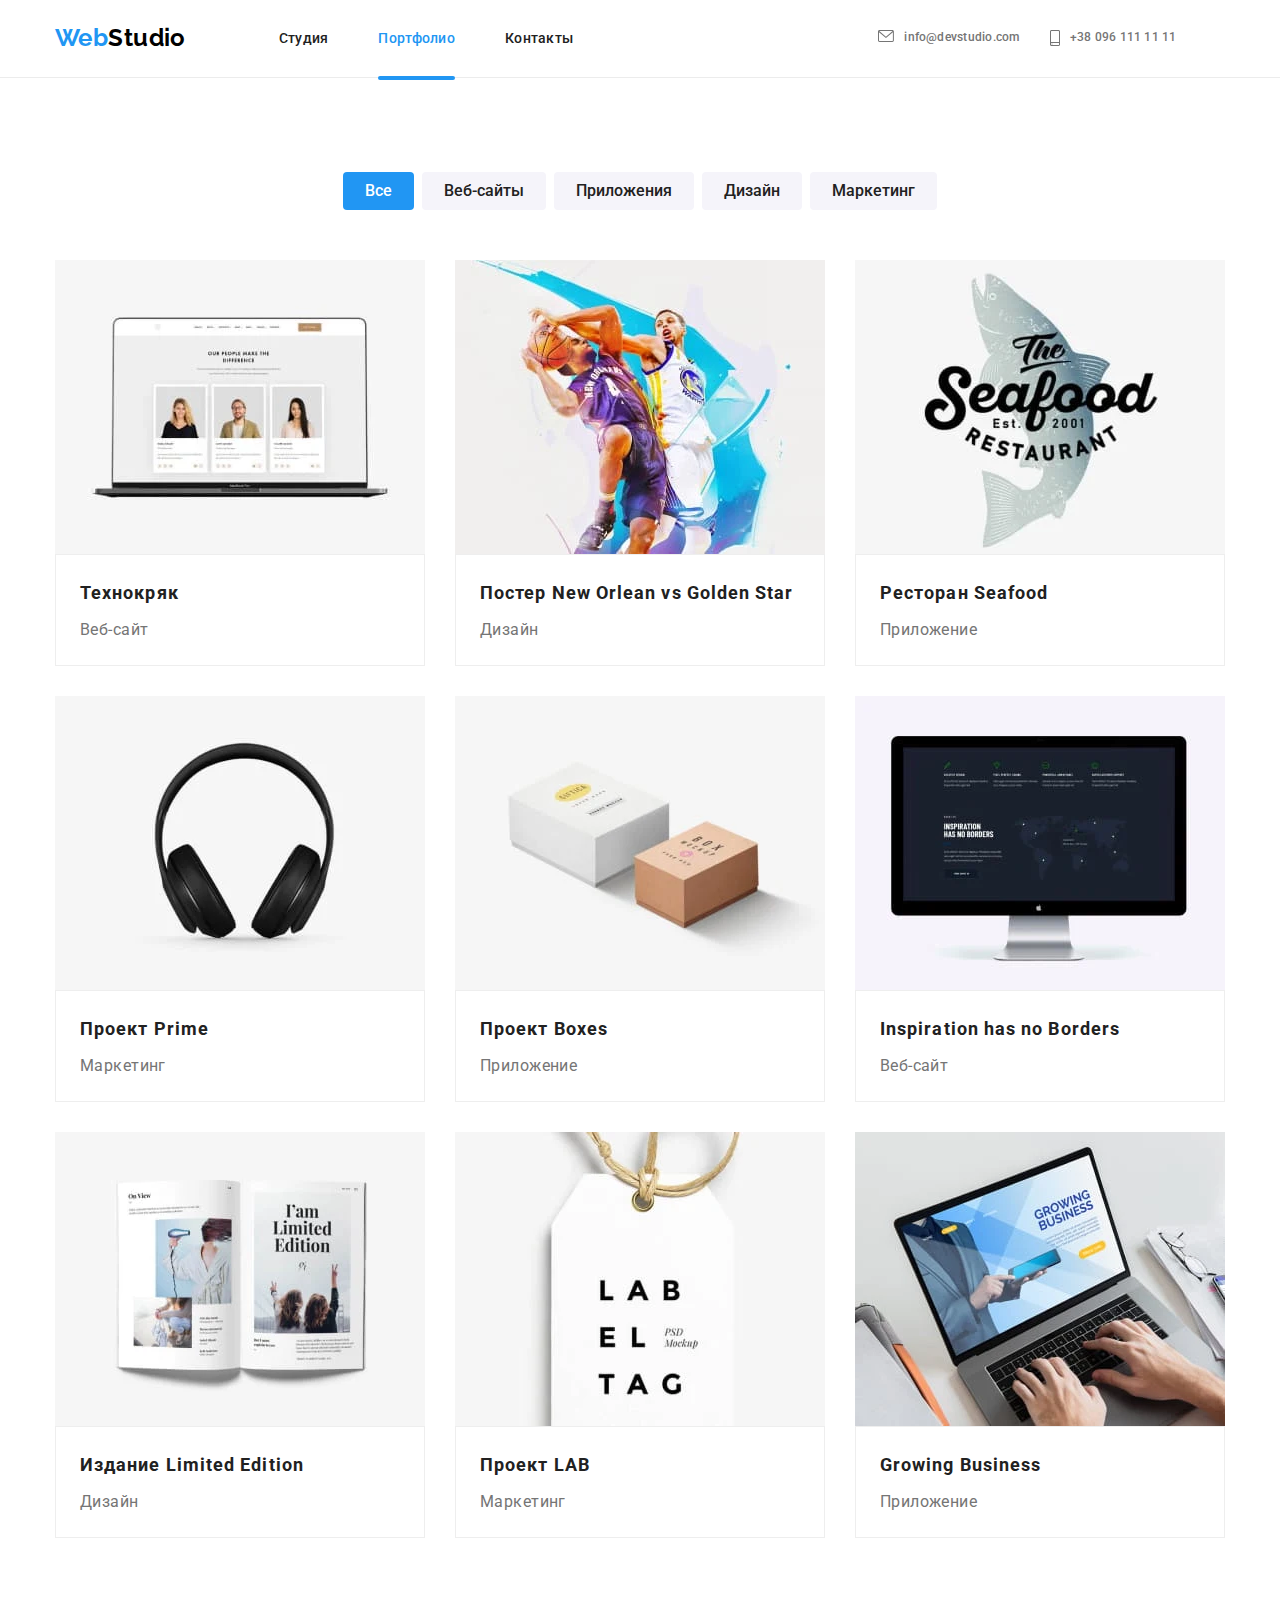
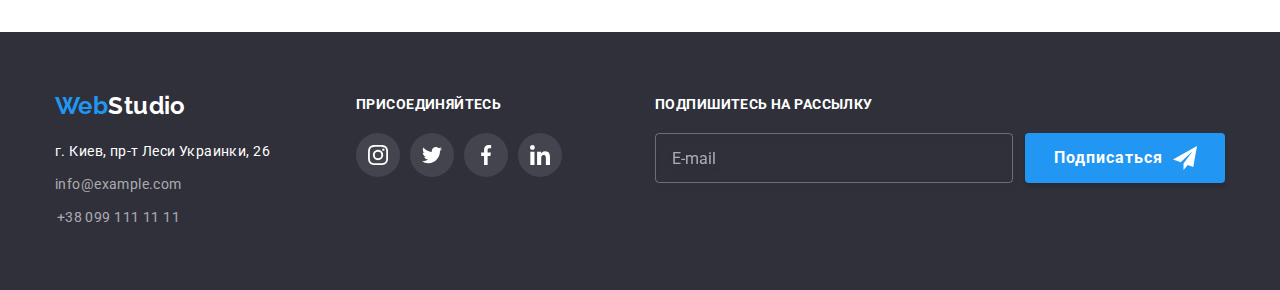
==== commit dc8970ce: "HW 8" ====
--- a/portfolio.html
+++ b/portfolio.html
@@ -21,9 +21,9 @@
                 <a class="logo logo--header" href="./index.html" lang="en">Web<span class="logo--black">Studio</span></a>
 
                     <ul class="navigation">
-                            <li class="navigation__item"><a class="navigation__link current" href="./index.html">Студия</a>
+                            <li class="navigation__item"><a class="navigation__link" href="./index.html">Студия</a>
                             </li>
-                            <li class="navigation__item"><a class="navigation__link" href="./portfolio.html">Портфолио</a>
+                            <li class="navigation__item"><a class="navigation__link current" href="./portfolio.html">Портфолио</a>
                             </li>
                             <li class="navigation__item"><a class="navigation__link" href="#">Контакты</a></li>
                     </ul>
--- a/css/main.min.css
+++ b/css/main.min.css
@@ -1,3 +1,3 @@
 /*! modern-normalize v1.1.0 | MIT License | https://github.com/sindresorhus/modern-normalize */*,::before,::after{box-sizing:border-box}html{line-height:1.15;-webkit-text-size-adjust:100%;-moz-tab-size:4;tab-size:4}body{margin:0;font-family:system-ui,-apple-system,"Segoe UI",Roboto,Helvetica,Arial,sans-serif,"Apple Color Emoji","Segoe UI Emoji"}hr{height:0;color:inherit}abbr[title]{text-decoration:underline dotted}b,strong{font-weight:bolder}code,kbd,samp,pre{font-family:ui-monospace, SFMono-Regular, Consolas, "Liberation Mono", Menlo,- monospace;font-size:1em}small{font-size:80%}sub,sup{font-size:75%;line-height:0;position:relative;vertical-align:baseline}sub{bottom:-0.25em}sup{top:-0.5em}table{text-indent:0;border-color:inherit}button,input,optgroup,select,textarea{font-family:inherit;font-size:100%;line-height:1.15;margin:0}button,select{text-transform:none}button,[type="button"],[type="reset"],[type="submit"]{-webkit-appearance:button}::-moz-focus-inner{border-style:none;padding:0}:-moz-focusring{outline:1px dotted ButtonText}:-moz-ui-invalid{box-shadow:none}legend{padding:0}progress{vertical-align:baseline}::-webkit-inner-spin-button,::-webkit-outer-spin-button{height:auto}[type="search"]{-webkit-appearance:textfield;outline-offset:-2px}::-webkit-search-decoration{-webkit-appearance:none}::-webkit-file-upload-button{-webkit-appearance:button;font:inherit}summary{display:list-item}body{font-family:"Roboto", sans-serif;font-style:normal;font-weight:normal;font-size:14px}h1,h2,h3,h4,h5,h6,p{margin-top:0;margin-bottom:0}ul{margin-top:0;margin-bottom:0;padding-left:0}img{display:block;width:100%;height:auto}.logo,.navigation-block__link,.contacts-header__link,.footer-contacts__link,.gallery__link,.nav-mobile__link,.contacts-mobile__link-tel,.contacts-mobile__link-email,.socials-mobile__link{text-decoration:none}.navigation,.contacts-header,.features,.work,.team,.clients,.social-list,.footer-contacts__list,.filters,.gallery,.nav-mobile,.contacts-mobile,.socials-mobile{list-style:none}.container{padding-left:15px;padding-right:15px;margin:0 auto}@media screen and (max-width: 767px){.container{max-width:480px}}@media screen and (min-width: 768px){.container{max-width:768px}}@media screen and (min-width: 1200px){.container{min-width:1200px}}.visually-hidden{position:absolute !important;clip:rect(1px 1px 1px 1px);clip:rect(1px, 1px, 1px, 1px);padding:0 !important;border:0 !important;height:1px !important;width:1px !important;overflow:hidden}.logo{font-family:"Raleway", sans-serif;font-weight:bold;font-size:24px;line-height:1.17;letter-spacing:0.03em;color:#2196f3}.social-list{display:flex;justify-content:center;align-items:center}.backdrop{position:fixed;top:0;left:0;width:100%;height:100%;background-color:rgba(0,0,0,0.2);opacity:1;transition-duration:250ms;transform:scale(1)}.backdrop.is-hidden{opacity:0;pointer-events:none;transition-duration:250ms;transform:scale(0)}.modal{position:absolute;top:50%;left:50%;transform:translate(-50%, -50%);width:300px;height:580px;background-color:#fff;box-shadow:0px 1px 3px rgba(0,0,0,0.12),0px 1px 1px rgba(0,0,0,0.14),0px 2px 1px rgba(0,0,0,0.2);border-radius:4px;padding:30px 10px 10px 10px}.modal__button{position:absolute;top:8px;right:8px;display:flex;align-items:center;justify-content:center;width:30px;height:30px;border-radius:50%;border:1px solid rgba(0,0,0,0.1);background-color:#fff;cursor:pointer;transition-property:fill;transition-duration:250ms;transition-timing-function:cubic-bezier(0.4, 0, 0.2, 1)}.modal__button:hover,.modal__button:focus{fill:#2196f3}@media screen and (min-width: 480px){.modal{width:450px;height:609px;padding:40px}}@media screen and (min-width: 1200px){.modal{width:528px;height:581px}}.navigation{display:none}.contacts-header{display:none}.header{padding-top:10px;padding-bottom:10px;border-bottom:1px solid #ececec}.logo--black{color:#000000}.container--header{display:flex;justify-content:space-between;align-items:center}.burger-button{background-color:transparent;border:none;padding:0;width:40px;height:40px;line-height:0;cursor:pointer;transition-property:fill;transition-duration:250ms;transition-timing-function:cubic-bezier(0.4, 0, 0.2, 1)}.burger-button:hover,.burger-button:focus{fill:#2196f3}.burger-button__icon{width:24px;height:16px}.mobile-menu.is-open{opacity:1;visibility:visible;pointer-events:auto}.mobile-menu{position:fixed;z-index:100;left:0;top:0;width:100vw;height:100vh;background-color:#fff;opacity:0;visibility:hidden;pointer-events:none}.mobile-menu__container{position:relative;padding:48px 40px}.mobile-menu__close-button{position:absolute;top:10px;right:15px;background-color:transparent;border:none;padding:0;width:40px;height:40px;line-height:0;cursor:pointer;transition-property:fill;transition-duration:250ms;transition-timing-function:cubic-bezier(0.4, 0, 0.2, 1)}.mobile-menu__close-button:hover,.mobile-menu__close-button:focus{fill:#2196f3}.mobile-menu__close-icon{width:19px;height:19px}.nav-mobile__link{font-weight:500;font-size:40px;line-height:47px;letter-spacing:0.02em;color:#212121;transition-property:color;transition-duration:250ms;transition-timing-function:cubic-bezier(0.4, 0, 0.2, 1)}.nav-mobile__link:hover,.nav-mobile__link:focus{color:#2196f3}.nav-mobile__link.current{color:#2196f3}.nav-mobile__item:not(:last-child){margin-bottom:32px}.contacts-mobile{margin-top:302px}.contacts-mobile__item:not(:last-child){margin-bottom:32px}.contacts-mobile__link-tel{font-weight:500;font-size:34px;line-height:40px;letter-spacing:0.02em;color:#2196f3}.contacts-mobile__link-email{font-weight:500;font-size:24px;line-height:28px;letter-spacing:0.02em;color:#757575}.socials-mobile{display:flex;margin-top:64px}.socials-mobile__link{font-weight:500;font-size:18px;line-height:22px;letter-spacing:0.02em;color:#2196F3}.hero{padding:118px 0;margin:0 auto;max-width:767px;min-height:400px;text-align:center;background-image:linear-gradient(rgba(47,48,58,0.4), rgba(47,48,58,0.4)),url(../images/hero-mobile.jpg);background-size:cover;background-repeat:no-repeat;background-position:center}@media screen and (min-device-pixel-ratio: 2), screen and (min-resolution: 192dpi), screen and (min-resolution: 2dppx){.hero{background-image:linear-gradient(rgba(47,48,58,0.4), rgba(47,48,58,0.4)),url(../images/hero-mobile@2x.jpg)}}.hero__container{text-align:center}.hero__title{font-weight:900;font-size:26px;line-height:1.62;letter-spacing:0.06em;text-transform:uppercase;color:#fff;border:none;text-shadow:0px 4px 4px rgba(0,0,0,0.25);max-width:360px;margin:0 auto}.hero__button{font-weight:bold;font-size:16px;line-height:1.88;text-align:center;letter-spacing:0.06em;color:#fff;background-color:#2196f3;box-shadow:0px 4px 4px rgba(0,0,0,0.15);border-style:none;border-radius:4px;padding:10px 32px;cursor:pointer;margin-top:30px;transition-property:background-color;transition-duration:250ms;transition-timing-function:cubic-bezier(0.4, 0, 0.2, 1)}.hero__button:hover,.hero__button:focus{background-color:#188ce8}@media screen and (min-width: 768px){.hero{max-width:1199px;background-image:linear-gradient(rgba(47,48,58,0.4), rgba(47,48,58,0.4)),url(../images/hero-tablet.jpg)}}@media screen and (min-width: 768px) and (min-device-pixel-ratio: 2), screen and (min-width: 768px) and (min-resolution: 192dpi), screen and (min-width: 768px) and (min-resolution: 2dppx){.hero{background-image:linear-gradient(rgba(47,48,58,0.4), rgba(47,48,58,0.4)),url(../images/hero-tablet@2x.jpg)}}@media screen and (min-width: 1200px){.hero{min-height:600px;max-width:1600px;padding:200px 0;background-color:#2f303a;background-image:linear-gradient(rgba(47,48,58,0.4), rgba(47,48,58,0.4)),url(../images/hero-desktop.jpg)}}@media screen and (min-width: 1200px) and (min-device-pixel-ratio: 2), screen and (min-width: 1200px) and (min-resolution: 192dpi), screen and (min-width: 1200px) and (min-resolution: 2dppx){.hero{background-image:linear-gradient(rgba(47,48,58,0.4), rgba(47,48,58,0.4)),url(../images/hero-desktop@2x.jpg)}}@media screen and (min-width: 1200px){.hero__title{min-width:610px;font-size:44px;line-height:1.36}}.section--features{padding-top:60px;padding-bottom:60px}.features__container{margin:0 auto}.features__item{max-width:450px;min-height:226px}.features__item:not(:last-child){margin-bottom:30px}.features__title{font-weight:bold;font-size:14px;line-height:1.14;letter-spacing:0.03em;text-transform:uppercase;color:#212121;margin-bottom:10px;text-align:center}.features__text{line-height:1.71;letter-spacing:0.03em;color:#757575}.features__thumb{display:flex;max-width:450px;min-height:120px;background-color:#f5f4fa;justify-content:center;align-items:center;margin-bottom:30px}.features__icon{width:70px;height:70px}@media screen and (min-width: 768px){.features{display:flex;flex-wrap:wrap;max-width:1199px;margin-bottom:-30px;margin-right:-30px}.features__item{margin-bottom:30px;margin-right:30px;max-width:354px;flex-basis:calc((100% - 60px) / 2)}.features__title{text-align:left}.features__thumb{max-width:354px}}@media screen and (min-width: 1200px){.section--features{padding-top:94px;padding-bottom:47px}.features__item{flex-basis:calc((100% - 120px) / 4)}.features__thumb{max-width:270px}}@media screen and (max-width: 1199px){.section--work{display:none}}@media screen and (min-width: 1200px){.section--work{padding-top:47px;padding-bottom:94px}.section--work__title{font-weight:bold;font-size:36px;line-height:1.17;text-align:center;letter-spacing:0.03em;color:#212121;margin-bottom:50px}.work--container{margin:0 auto}.img-container{position:relative;max-width:370px;min-height:294px}.work{display:flex}.work__image{max-width:370px;min-height:294px}.work__title{position:absolute;bottom:0;font-weight:bold;line-height:1.14;text-align:center;letter-spacing:0.03em;text-transform:uppercase;color:#fff;width:100%;min-height:70px;background:rgba(47,48,58,0.8);padding-top:27px;padding-bottom:27px}.work__item:not(:last-child){margin-right:30px}}.section--team{background:#f5f4fa;padding-top:60px;padding-bottom:60px}.section--team__title{font-weight:bold;font-size:28px;line-height:1.18;text-align:center;letter-spacing:0.03em;color:#212121;margin-bottom:30px}.team--container{margin:0 auto}.team__item{max-width:450px;box-shadow:0px 1px 3px rgba(0,0,0,0.12),0px 1px 1px rgba(0,0,0,0.14),0px 2px 1px rgba(0,0,0,0.2);background-color:#fff;border-radius:0px 0px 4px 4px}.team__item:not(:last-child){margin-bottom:30px}.team__card{padding-top:30px;padding-bottom:24px}.team__name{font-weight:500;font-size:16px;line-height:1.19;text-align:center;letter-spacing:0.03em;color:#212121;margin-bottom:10px}.team__text{font-size:16px;line-height:1.19;text-align:center;letter-spacing:0.03em;color:#757575}.social-list--team{margin-top:16px}.social-list__item{width:44px;height:44px}.social-list__item:not(:last-child){margin-right:10px}.social-list__link{display:flex;width:100%;height:100%;padding:12px;fill:#afb1b8;border-radius:50%;transition-property:fill, background-color;transition-duration:250ms;transition-timing-function:cubic-bezier(0.4, 0, 0.2, 1)}.social-list__link:hover,.social-list__link:focus{background-color:#2196f3;fill:#fff}.social-list__icon{width:20px;height:20px}@media screen and (min-width: 768px){.team{display:flex;flex-wrap:wrap;margin-bottom:-30px;margin-right:-30px}.team__item{margin-bottom:30px;margin-right:30px;max-width:354px;flex-basis:calc((100% - 60px) / 2)}}@media screen and (min-width: 1200px){.section--team{padding-top:94px;padding-bottom:94px}.section--team__title{font-size:36px;line-height:1.17;margin-bottom:50px}.team{display:flex;flex-wrap:nowrap}.team__item{min-width:270px}.team__item:not(:last-child){margin-right:30px}.team__card{padding-top:30px;padding-bottom:30px}}.section--clients{padding-top:60px;padding-bottom:60px}.section--clients__title{font-size:28px;font-weight:bold;line-height:1.18;letter-spacing:0.03em;text-align:center;color:#212121;margin-bottom:30px}.clients{display:flex;flex-wrap:wrap;margin-bottom:-30px;margin-right:-30px}.clients__link{display:flex;max-width:210px;height:92px;border:1px solid #afb1b8;border-radius:4px;fill:#afb1b8;justify-content:center;align-items:center;transition-property:fill, border-color;transition-duration:250ms;transition-timing-function:cubic-bezier(0.4, 0, 0.2, 1)}.clients__link:hover,.clients__link:focus{fill:#2196f3;border-color:#2196f3}.clients__item{margin-bottom:30px;margin-right:30px;flex-basis:calc((100% - 60px) / 2)}@media screen and (min-width: 768px){.clients__link{max-width:226px}.clients__item{flex-basis:calc((100% - 90px) / 3)}}@media screen and (min-width: 1200px){.section--clients{padding-top:94px;padding-bottom:94px}.section--clients__title{font-size:36px;line-height:1.17;margin-bottom:50px}.clients__link{max-width:170px}.clients__item{flex-basis:calc((100% - 180px) / 6)}}.footer{background-color:#2f303a;padding-top:60px;padding-bottom:60px}.logo--footer{display:block;text-align:center}.logo--white{color:#fff}.footer-contacts__address{font-style:normal;font-size:14px;line-height:1.71;letter-spacing:0.03em;color:#fff;margin-top:20px;text-align:center}.footer-contacts__list{margin-top:8px}.footer-contacts__item{text-align:center}.footer-contacts__item:not(:last-child){margin-bottom:8px}.footer-contacts__link{line-height:1.71;letter-spacing:0.03em;color:rgba(255,255,255,0.6);transition-property:color;transition-duration:250ms;transition-timing-function:cubic-bezier(0.4, 0, 0.2, 1)}.footer-contacts__link:hover,.footer-contacts__link:focus{color:#2196f3}.social-list--footer{margin-top:20px}.footer-socials{margin-top:60px}.footer-socials__text{font-weight:bold;line-height:1.14;letter-spacing:0.03em;text-transform:uppercase;color:#fff;text-align:center}.footer-socials__item{width:44px;height:44px}.footer-socials__item:not(:last-child){margin-right:10px}.footer-socials__link{display:flex;width:100%;height:100%;padding:12px;background-color:#43444d;border-radius:50%;fill:#fff;transition-property:background-color;transition-duration:250ms;transition-timing-function:cubic-bezier(0.4, 0, 0.2, 1)}.footer-socials__link:hover,.footer-socials__link:focus{background-color:#2196f3}.footer-socials__icon{width:20px;height:20px}.footer-form{margin-top:60px}.footer-form__text{font-weight:bold;line-height:1.14;letter-spacing:0.03em;text-transform:uppercase;color:#fff;text-align:center}.footer-form__block{margin-top:20px}.footer-form__bottom{position:relative;display:block;width:200px;height:50px;background:#2196f3;box-shadow:0px 4px 4px rgba(0,0,0,0.15);border-radius:4px;border:none;padding:10px 62px 10px 29px;cursor:pointer;margin-top:20px;margin-right:auto;margin-left:auto;font-weight:bold;font-size:16px;line-height:1.88;letter-spacing:0.06em;color:#fff;transition-property:background-color;transition-duration:250ms;transition-timing-function:cubic-bezier(0.4, 0, 0.2, 1)}.footer-form__bottom:hover,.footer-form__bottom:focus{background-color:#188ce8}.footer-form__input{width:100%;height:50px;border:1px solid rgba(255,255,255,0.3);filter:drop-shadow(0px 4px 4px rgba(0,0,0,0.15));border-radius:4px;background-color:transparent;padding:15px 16px;font-size:16px;line-height:1.25;letter-spacing:0.03em;color:#fff}.footer-form__input::placeholder{color:rgba(255,255,255,0.6)}.footer-form__input:hover,.footer-form__input:focus{outline:none;border-color:#fff}.footer-form__icon{position:absolute;fill:#fff;top:50%;right:28px;transform:translateY(-50%)}@media screen and (min-width: 768px){.container.container--footer{padding-left:76px;padding-right:89px}.footer-tablet{display:flex}.footer-contacts{max-width:232px}.footer-socials{margin-top:5px;margin-left:165px}.footer-form{margin-top:60px}.footer-form__block{margin-top:20px}.footer-form__input{max-width:450px;display:block;margin:auto}}@media screen and (min-width: 1200px){.footer{padding-top:60px;padding-bottom:60px}.container.container--footer{padding-left:15px;padding-right:15px;display:flex}.footer-contacts{display:flex;flex-direction:column;align-items:flex-start;width:231px}.footer-contacts__list{margin-top:9px}.footer-contacts__item:not(:last-child){margin-bottom:9px}.footer-socials{margin-left:70px}.footer-socials__text{text-align:left}.footer-form{margin-top:5px;margin-left:93px}.footer-form__text{text-align:left}.footer-form__block{margin-top:20px;display:flex}.footer-form__bottom{margin-top:0;margin-right:auto;margin-left:12px}.footer-form__input{width:358px;display:block;margin:auto}}.portfolio-page{padding-top:60px;padding-bottom:60px}.filters{display:flex;flex-wrap:wrap;align-content:flex-start;margin-bottom:40px}.filters__item{margin-bottom:15px}.filters__item:not(:last-child){margin-right:8px}.filters__button{font-weight:500;font-size:16px;line-height:1.63;text-align:center;letter-spacing:0.03em;color:#212121;border-style:none;border-radius:4px;background-color:#f5f4fa;padding:6px 22px;cursor:pointer;transition-property:color, background-color, box-shadow, border-radius;transition-duration:250ms;transition-timing-function:cubic-bezier(0.4, 0, 0.2, 1)}.filters__button:hover,.filters__button:focus{color:#fff;background-color:#2196f3;box-shadow:0px 3px 1px rgba(0,0,0,0.1),0px 1px 2px rgba(0,0,0,0.08),0px 2px 2px rgba(0,0,0,0.12);border-radius:4px}.filters__button.current{color:#fff;background-color:#2196f3}@media screen and (min-width: 768px){.filters{display:flex;margin-bottom:30px;justify-content:center}.filters__item{margin-bottom:0}}@media screen and (min-width: 1200px){.portfolio-page{padding-top:94px;padding-bottom:94px}.filters{margin-bottom:50px}}.gallery__item{max-width:450px;transition-property:box-shadow;transition-duration:250ms;transition-timing-function:cubic-bezier(0.4, 0, 0.2, 1)}.gallery__item:hover,.gallery__item:focus{box-shadow:0px 1px 1px rgba(0,0,0,0.12),0px 4px 4px rgba(0,0,0,0.06),1px 4px 6px rgba(0,0,0,0.16)}.gallery__item:hover .gallery__overlay{transform:translateY(-100%)}.gallery__item:not(:last-child){margin-bottom:30px}.gallery__card{border:1px solid #eeeeee;padding:20px 24px}.gallery__title{font-weight:bold;font-size:18px;line-height:2;letter-spacing:0.06em;color:#212121}.gallery__text{font-size:16px;line-height:1.88;letter-spacing:0.03em;color:#757575;margin-top:4px}.gallery__overlay--area{position:relative;overflow:hidden}.gallery__overlay{position:absolute;top:100%;left:0;width:100%;height:100%;background-color:rgba(33,150,243,0.9);padding:77px 24px;transition:transform 250ms cubic-bezier(0.4, 0, 0.2, 1)}.gallery__overlay--text{font-size:18px;line-height:1.56;letter-spacing:0.03em;color:#fff}@media screen and (min-width: 768px){.gallery{display:flex;flex-wrap:wrap;margin-bottom:-30px;margin-right:-30px}.gallery__card{display:flex;flex-direction:column;flex-grow:1}.gallery__item{margin-bottom:30px;margin-right:30px;max-width:354px;flex-basis:calc((100% - 60px) / 2)}.gallery__link{display:flex;flex-direction:column;height:100%}.gallery__overlay{padding:49px 24px}}@media screen and (min-width: 1200px){.gallery__item{max-width:370px;flex-basis:calc((100% - 90px) / 3)}.gallery__overlay{padding:63px 24px}}.modal-form{display:flex;flex-direction:column}.modal-form__title{font-weight:bold;font-size:20px;line-height:1.5;text-align:center;letter-spacing:0.03em;color:#212121;margin-bottom:12px}.modal-form__input{width:100%;height:40px;border:1px solid rgba(33,33,33,0.2);border-radius:4px;padding-left:42px;transition-property:border-color;transition-duration:250ms;transition-timing-function:cubic-bezier(0.4, 0, 0.2, 1)}.modal-form__input:focus{outline:none;border-color:#2196f3}.modal-form__input:focus+.modal-form__icon{fill:#2196f3}.modal-form__icon{position:absolute;top:50%;transform:translateY(-50%);left:12px;transition-property:fill;transition-duration:250ms;transition-timing-function:cubic-bezier(0.4, 0, 0.2, 1)}.modal-form__wrapper{position:relative;display:block;margin-top:4px}.modal-form__label{font-size:12px;line-height:1.17;letter-spacing:0.01em;color:#757575;margin-bottom:10px}.modal-form__button{background:#2196f3;box-shadow:0px 4px 4px rgba(0,0,0,0.15);border-radius:4px;border:none;margin:15px auto 0 auto;padding:10px 55px;cursor:pointer;font-weight:bold;font-size:16px;line-height:1.88;letter-spacing:0.06em;color:#fff}.modal-form__button:hover,.modal-form__button:focus{background-color:#188ce8}.modal-form__label.textarea__label{margin-bottom:20px}.textarea__input{width:100%;height:120px;margin-top:4px;border:1px solid rgba(33,33,33,0.2);border-radius:4px;padding:12px 16px;resize:none;transition-property:border-color;transition-duration:250ms;transition-timing-function:cubic-bezier(0.4, 0, 0.2, 1)}.textarea__input:focus{outline:none;border-color:#2196f3}.textarea__input::placeholder{color:rgba(117,117,117,0.5);font-size:14px;line-height:1.14;letter-spacing:0.01em}.modal-checkbox__container{display:flex;flex-wrap:wrap;align-items:center;justify-content:center;text-align:center}.modal-checkbox__label{display:flex;flex-wrap:wrap;align-items:center;justify-content:center;font-size:12px;line-height:1.17;letter-spacing:0.03em;color:#757575}.modal-checkbox__label::before{display:block;width:16px;height:15px;border:2px solid #212121;border-radius:2px;content:"";cursor:pointer;margin-right:7px}.modal-checkbox:checked+.modal-checkbox__label::before{background-color:#2196f3;background-image:url(../images/agree.svg);background-position:center;background-repeat:no-repeat;border:none}.modal-checkbox__link{display:block;color:#2196f3}@media screen and (min-width: 480px){.modal-checkbox__label{align-items:flex-end}.modal-form__button{margin-top:30px}}@media screen and (min-width: 1200px){.modal-checkbox__label{align-items:flex-end}.textarea__input::placeholder{font-size:12px;line-height:1.17}.modal-checkbox__label{font-size:14px;line-height:1.71;align-items:baseline}}
+ monospace;font-size:1em}small{font-size:80%}sub,sup{font-size:75%;line-height:0;position:relative;vertical-align:baseline}sub{bottom:-0.25em}sup{top:-0.5em}table{text-indent:0;border-color:inherit}button,input,optgroup,select,textarea{font-family:inherit;font-size:100%;line-height:1.15;margin:0}button,select{text-transform:none}button,[type="button"],[type="reset"],[type="submit"]{-webkit-appearance:button}::-moz-focus-inner{border-style:none;padding:0}:-moz-focusring{outline:1px dotted ButtonText}:-moz-ui-invalid{box-shadow:none}legend{padding:0}progress{vertical-align:baseline}::-webkit-inner-spin-button,::-webkit-outer-spin-button{height:auto}[type="search"]{-webkit-appearance:textfield;outline-offset:-2px}::-webkit-search-decoration{-webkit-appearance:none}::-webkit-file-upload-button{-webkit-appearance:button;font:inherit}summary{display:list-item}body{font-family:"Roboto", sans-serif;font-style:normal;font-weight:normal;font-size:14px;letter-spacing:0.03em}h1,h2,h3,h4,h5,h6,p{margin-top:0;margin-bottom:0}ul{margin-top:0;margin-bottom:0;padding-left:0}img{display:block;width:100%;height:auto}.logo,.navigation-block__link,.contacts-header__link,.footer-contacts__link,.gallery__link,.nav-mobile__link,.navigation__link,.contacts-mobile__link-tel,.contacts-mobile__link-email,.socials-mobile__link{text-decoration:none}.navigation,.contacts-header,.features,.work,.team,.clients,.social-list,.footer-contacts__list,.filters,.gallery,.nav-mobile,.contacts-mobile,.socials-mobile{list-style:none}.container{padding-left:15px;padding-right:15px;margin:0 auto}@media screen and (max-width: 767px){.container{max-width:480px}}@media screen and (min-width: 768px){.container{max-width:768px}}@media screen and (min-width: 1200px){.container{min-width:1200px}}.visually-hidden{position:absolute !important;clip:rect(1px 1px 1px 1px);clip:rect(1px, 1px, 1px, 1px);padding:0 !important;border:0 !important;height:1px !important;width:1px !important;overflow:hidden}.logo{font-family:"Raleway", sans-serif;font-weight:bold;font-size:24px;line-height:1.17;color:#2196f3}.social-list{display:flex;justify-content:center;align-items:center}.backdrop{position:fixed;top:0;left:0;width:100%;height:100%;background-color:rgba(0,0,0,0.2);opacity:1;transition-duration:250ms;transform:scale(1)}.backdrop.is-hidden{opacity:0;pointer-events:none;transition-duration:250ms;transform:scale(0)}.modal{position:absolute;top:50%;left:50%;transform:translate(-50%, -50%);width:300px;height:580px;background-color:#fff;box-shadow:0px 1px 3px rgba(0,0,0,0.12),0px 1px 1px rgba(0,0,0,0.14),0px 2px 1px rgba(0,0,0,0.2);border-radius:4px;padding:30px 10px 10px 10px}.modal__button{position:absolute;top:8px;right:8px;display:flex;align-items:center;justify-content:center;width:30px;height:30px;border-radius:50%;border:1px solid rgba(0,0,0,0.1);background-color:#fff;cursor:pointer;transition-property:fill;transition-duration:250ms;transition-timing-function:cubic-bezier(0.4, 0, 0.2, 1)}.modal__button:hover,.modal__button:focus{fill:#2196f3}@media screen and (min-width: 480px){.modal{width:450px;height:609px;padding:40px}}@media screen and (min-width: 1200px){.modal{width:528px;height:581px}}.navigation{display:none}.contacts-header{display:none}.header{padding-top:10px;padding-bottom:10px;border-bottom:1px solid #ececec}.logo--black{color:#000000}.container--header{display:flex;justify-content:space-between;align-items:center}.burger-button{background-color:transparent;border:none;padding:0;width:40px;height:40px;line-height:0;cursor:pointer;transition-property:fill;transition-duration:250ms;transition-timing-function:cubic-bezier(0.4, 0, 0.2, 1)}.burger-button:hover,.burger-button:focus{fill:#2196f3}.burger-button__icon{width:24px;height:16px}.mobile-menu{position:fixed;z-index:100;left:0;top:0;width:100vw;height:100vh;background-color:#fff;opacity:0;visibility:hidden;pointer-events:none}.mobile-menu.is-open{opacity:1;visibility:visible;pointer-events:auto}.mobile-menu__container{position:relative;padding:6vh 8vw}.mobile-menu__close-button{position:absolute;top:10px;right:15px;background-color:transparent;border:none;padding:0;width:40px;height:40px;line-height:0;cursor:pointer;transition-property:fill;transition-duration:250ms;transition-timing-function:cubic-bezier(0.4, 0, 0.2, 1)}.mobile-menu__close-button:hover,.mobile-menu__close-button:focus{fill:#2196f3}.mobile-menu__close-icon{width:19px;height:19px}.nav-mobile__link{font-weight:500;font-size:34px;line-height:1.18;letter-spacing:0.02em;color:#212121;transition-property:color;transition-duration:250ms;transition-timing-function:cubic-bezier(0.4, 0, 0.2, 1)}.nav-mobile__link:hover,.nav-mobile__link:focus{color:#2196f3}.nav-mobile__link.current{color:#2196f3}.nav-mobile__item:not(:last-child){margin-bottom:4vh}.contacts-mobile{margin-top:38vh}.contacts-mobile__item:not(:last-child){margin-bottom:4vh}.contacts-mobile__link-tel{font-weight:500;font-size:24px;line-height:1.17;letter-spacing:0.02em;color:#2196f3}.contacts-mobile__link-email{font-weight:500;font-size:18px;line-height:1.22;letter-spacing:0.02em;color:#757575}.socials-mobile{display:flex;flex-wrap:wrap;margin-top:8vh}.socials-mobile__link{font-weight:500;line-height:1.71;letter-spacing:0.02em;color:#2196f3}.socials-mobile__item:not(:last-child){margin-right:10px}.socials-mobile__item:not(:first-child)::after{position:absolute;display:block;content:"";width:1px;height:22px;background-color:rgba(33,33,33,0.2);transform:translate(-5px, -22px)}@media screen and (min-width: 480px){.nav-mobile__link{font-size:40px;line-height:1.18}.contacts-mobile__link-tel{font-size:34px;line-height:1.18}.contacts-mobile__link-email{font-size:24px;line-height:1.17}.socials-mobile__link{font-size:18px;line-height:1.22}.socials-mobile__item:not(:last-child){margin-right:20px}.socials-mobile__item:not(:first-child)::after{transform:translate(-10px, -22px)}}@media screen and (min-width: 768px){.header{padding-top:21px;padding-bottom:21px}.navigation-header{display:flex;align-items:center}.burger-button{display:none}.navigation{display:flex;margin-left:88px}.navigation__item:not(:last-child){margin-right:50px}.navigation__link{font-weight:500;line-height:1.14;letter-spacing:0.02em;color:#212121;transition-property:color;transition-duration:250ms;transition-timing-function:cubic-bezier(0.4, 0, 0.2, 1)}.navigation__link:hover,.navigation__link:focus{color:#2196f3}.navigation__link.current{color:#2196f3;position:relative}.navigation__link.current::after{position:absolute;display:block;content:"";width:100%;height:4px;border-radius:2px;margin-top:29px;background-color:#2196f3}.contacts-header{display:flex;flex-direction:column;align-items:flex-start;margin-left:84px}.contacts-header__link{font-weight:500;font-size:12px;line-height:1.17;letter-spacing:0.02em;color:#757575;display:flex;justify-content:center;align-items:center;padding:0;fill:#757575;transition-property:color, fill;transition-duration:250ms;transition-timing-function:cubic-bezier(0.4, 0, 0.2, 1)}.contacts-header__link:hover,.contacts-header__link:focus{color:#2196f3;fill:#2196f3}.contacts-header__item:not(:last-child){margin-bottom:10px}.contacts-header__text{display:block}.contacts-header__icon--mail{width:14px;height:10px;margin-right:8px}.contacts-header__icon--tel{width:10px;height:14px;margin-right:8px}}@media screen and (min-width: 1200px){.header{padding-top:24px;padding-bottom:25px}.navigation{margin-left:93px}.contacts-header{flex-direction:row;align-items:center;margin-left:305px}.contacts-header__link{line-height:1.14}.contacts-header__item:not(:last-child){margin-bottom:0;margin-right:30px}.contacts-header__icon--mail{width:16px;height:12px;margin-right:10px}.contacts-header__icon--tel{width:10px;height:16px;margin-right:10px}}.hero{padding:118px 0;margin:0 auto;max-width:767px;min-height:400px;text-align:center;background-image:linear-gradient(rgba(47,48,58,0.4), rgba(47,48,58,0.4)),url(../images/hero-mobile.jpg);background-size:cover;background-repeat:no-repeat;background-position:center}@media screen and (min-device-pixel-ratio: 2), screen and (min-resolution: 192dpi), screen and (min-resolution: 2dppx){.hero{background-image:linear-gradient(rgba(47,48,58,0.4), rgba(47,48,58,0.4)),url(../images/hero-mobile@2x.jpg)}}.hero__container{text-align:center}.hero__title{font-weight:900;font-size:26px;line-height:1.62;letter-spacing:0.06em;text-transform:uppercase;color:#fff;border:none;text-shadow:0px 4px 4px rgba(0,0,0,0.25);max-width:360px;margin:0 auto}.hero__button{font-weight:bold;font-size:16px;line-height:1.88;text-align:center;letter-spacing:0.06em;color:#fff;background-color:#2196f3;box-shadow:0px 4px 4px rgba(0,0,0,0.15);border-style:none;border-radius:4px;padding:10px 32px;cursor:pointer;margin-top:30px;transition-property:background-color;transition-duration:250ms;transition-timing-function:cubic-bezier(0.4, 0, 0.2, 1)}.hero__button:hover,.hero__button:focus{background-color:#188ce8}@media screen and (min-width: 768px){.hero{max-width:1199px;background-image:linear-gradient(rgba(47,48,58,0.4), rgba(47,48,58,0.4)),url(../images/hero-tablet.jpg)}}@media screen and (min-width: 768px) and (min-device-pixel-ratio: 2), screen and (min-width: 768px) and (min-resolution: 192dpi), screen and (min-width: 768px) and (min-resolution: 2dppx){.hero{background-image:linear-gradient(rgba(47,48,58,0.4), rgba(47,48,58,0.4)),url(../images/hero-tablet@2x.jpg)}}@media screen and (min-width: 1200px){.hero{min-height:600px;max-width:1600px;padding:200px 0;background-color:#2f303a;background-image:linear-gradient(rgba(47,48,58,0.4), rgba(47,48,58,0.4)),url(../images/hero-desktop.jpg)}}@media screen and (min-width: 1200px) and (min-device-pixel-ratio: 2), screen and (min-width: 1200px) and (min-resolution: 192dpi), screen and (min-width: 1200px) and (min-resolution: 2dppx){.hero{background-image:linear-gradient(rgba(47,48,58,0.4), rgba(47,48,58,0.4)),url(../images/hero-desktop@2x.jpg)}}@media screen and (min-width: 1200px){.hero__title{min-width:610px;font-size:44px;line-height:1.36}}.section--features{padding-top:60px;padding-bottom:60px}.features__container{margin:0 auto}.features__item{max-width:450px;min-height:226px}.features__item:not(:last-child){margin-bottom:30px}.features__title{font-weight:bold;font-size:14px;line-height:1.14;text-transform:uppercase;color:#212121;margin-bottom:10px;text-align:center}.features__text{line-height:1.71;color:#757575}.features__thumb{display:flex;max-width:450px;min-height:120px;background-color:#f5f4fa;justify-content:center;align-items:center;margin-bottom:30px}.features__icon{width:70px;height:70px}@media screen and (min-width: 768px){.features{display:flex;flex-wrap:wrap;max-width:1199px;margin-bottom:-30px;margin-right:-30px}.features__item{margin-bottom:30px;margin-right:30px;max-width:354px;flex-basis:calc((100% - 60px) / 2)}.features__title{text-align:left}.features__thumb{max-width:354px}}@media screen and (min-width: 1200px){.section--features{padding-top:94px;padding-bottom:47px}.features__item{flex-basis:calc((100% - 120px) / 4)}.features__thumb{max-width:270px}}@media screen and (max-width: 1199px){.section--work{display:none}}@media screen and (min-width: 1200px){.section--work{padding-top:47px;padding-bottom:94px}.section--work__title{font-weight:bold;font-size:36px;line-height:1.17;text-align:center;color:#212121;margin-bottom:50px}.work--container{margin:0 auto}.img-container{position:relative;max-width:370px;min-height:294px}.work{display:flex}.work__image{max-width:370px;min-height:294px}.work__title{position:absolute;bottom:0;font-weight:bold;line-height:1.14;text-align:center;text-transform:uppercase;color:#fff;width:100%;min-height:70px;background:rgba(47,48,58,0.8);padding-top:27px;padding-bottom:27px}.work__item:not(:last-child){margin-right:30px}}.section--team{background:#f5f4fa;padding-top:60px;padding-bottom:60px}.section--team__title{font-weight:bold;font-size:28px;line-height:1.18;text-align:center;color:#212121;margin-bottom:30px}.team--container{margin:0 auto}.team__item{max-width:450px;box-shadow:0px 1px 3px rgba(0,0,0,0.12),0px 1px 1px rgba(0,0,0,0.14),0px 2px 1px rgba(0,0,0,0.2);background-color:#fff;border-radius:0px 0px 4px 4px}.team__item:not(:last-child){margin-bottom:30px}.team__card{padding-top:30px;padding-bottom:24px}.team__name{font-weight:500;font-size:16px;line-height:1.19;text-align:center;color:#212121;margin-bottom:10px}.team__text{font-size:16px;line-height:1.19;text-align:center;color:#757575}.social-list--team{margin-top:16px}.social-list__item{width:44px;height:44px}.social-list__item:not(:last-child){margin-right:10px}.social-list__link{display:flex;width:100%;height:100%;padding:12px;fill:#afb1b8;border-radius:50%;transition-property:fill, background-color;transition-duration:250ms;transition-timing-function:cubic-bezier(0.4, 0, 0.2, 1)}.social-list__link:hover,.social-list__link:focus{background-color:#2196f3;fill:#fff}.social-list__icon{width:20px;height:20px}@media screen and (min-width: 768px){.team{display:flex;flex-wrap:wrap;margin-bottom:-30px;margin-right:-30px}.team__item{margin-bottom:30px;margin-right:30px;max-width:354px;flex-basis:calc((100% - 60px) / 2)}}@media screen and (min-width: 1200px){.section--team{padding-top:94px;padding-bottom:94px}.section--team__title{font-size:36px;line-height:1.17;margin-bottom:50px}.team{display:flex;flex-wrap:nowrap}.team__item{min-width:270px}.team__item:not(:last-child){margin-right:30px}.team__card{padding-top:30px;padding-bottom:30px}}.section--clients{padding-top:60px;padding-bottom:60px}.section--clients__title{font-size:28px;font-weight:bold;line-height:1.18;text-align:center;color:#212121;margin-bottom:30px}.clients{display:flex;flex-wrap:wrap;margin-bottom:-30px;margin-right:-30px}.clients__link{display:flex;max-width:210px;height:92px;border:1px solid #afb1b8;border-radius:4px;fill:#afb1b8;justify-content:center;align-items:center;transition-property:fill, border-color;transition-duration:250ms;transition-timing-function:cubic-bezier(0.4, 0, 0.2, 1)}.clients__link:hover,.clients__link:focus{fill:#2196f3;border-color:#2196f3}.clients__item{margin-bottom:30px;margin-right:30px;flex-basis:calc((100% - 60px) / 2)}@media screen and (min-width: 768px){.clients__link{max-width:226px}.clients__item{flex-basis:calc((100% - 90px) / 3)}}@media screen and (min-width: 1200px){.section--clients{padding-top:94px;padding-bottom:94px}.section--clients__title{font-size:36px;line-height:1.17;margin-bottom:50px}.clients__link{max-width:170px}.clients__item{flex-basis:calc((100% - 180px) / 6)}}.footer{background-color:#2f303a;padding-top:60px;padding-bottom:60px}.logo--footer{display:block;text-align:center}.logo--white{color:#fff}.footer-contacts__address{font-style:normal;font-size:14px;line-height:1.71;color:#fff;margin-top:20px;text-align:center}.footer-contacts__list{margin-top:8px}.footer-contacts__item{text-align:center}.footer-contacts__item:not(:last-child){margin-bottom:8px}.footer-contacts__link{line-height:1.71;color:rgba(255,255,255,0.6);transition-property:color;transition-duration:250ms;transition-timing-function:cubic-bezier(0.4, 0, 0.2, 1)}.footer-contacts__link:hover,.footer-contacts__link:focus{color:#2196f3}.social-list--footer{margin-top:20px}.footer-socials{margin-top:60px}.footer-socials__text{font-weight:bold;line-height:1.14;text-transform:uppercase;color:#fff;text-align:center}.footer-socials__item{width:44px;height:44px}.footer-socials__item:not(:last-child){margin-right:10px}.footer-socials__link{display:flex;width:100%;height:100%;padding:12px;background-color:#43444d;border-radius:50%;fill:#fff;transition-property:background-color;transition-duration:250ms;transition-timing-function:cubic-bezier(0.4, 0, 0.2, 1)}.footer-socials__link:hover,.footer-socials__link:focus{background-color:#2196f3}.footer-socials__icon{width:20px;height:20px}.footer-form{margin-top:60px}.footer-form__text{font-weight:bold;line-height:1.14;text-transform:uppercase;color:#fff;text-align:center}.footer-form__block{margin-top:20px}.footer-form__bottom{position:relative;display:block;width:200px;height:50px;background:#2196f3;box-shadow:0px 4px 4px rgba(0,0,0,0.15);border-radius:4px;border:none;padding:10px 62px 10px 29px;cursor:pointer;margin-top:20px;margin-right:auto;margin-left:auto;font-weight:bold;font-size:16px;line-height:1.88;letter-spacing:0.06em;color:#fff;transition-property:background-color;transition-duration:250ms;transition-timing-function:cubic-bezier(0.4, 0, 0.2, 1)}.footer-form__bottom:hover,.footer-form__bottom:focus{background-color:#188ce8}.footer-form__input{width:100%;height:50px;border:1px solid rgba(255,255,255,0.3);filter:drop-shadow(0px 4px 4px rgba(0,0,0,0.15));border-radius:4px;background-color:transparent;padding:15px 16px;font-size:16px;line-height:1.25;color:#fff}.footer-form__input::placeholder{color:rgba(255,255,255,0.6)}.footer-form__input:hover,.footer-form__input:focus{outline:none;border-color:#fff}.footer-form__icon{position:absolute;fill:#fff;top:50%;right:28px;transform:translateY(-50%)}@media screen and (min-width: 768px){.container.container--footer{padding-left:76px;padding-right:89px}.footer-tablet{display:flex}.footer-contacts{max-width:232px}.footer-socials{margin-top:5px;margin-left:165px}.footer-form{margin-top:60px}.footer-form__block{margin-top:20px}.footer-form__input{max-width:450px;display:block;margin:auto}}@media screen and (min-width: 1200px){.footer{padding-top:60px;padding-bottom:60px}.container.container--footer{padding-left:15px;padding-right:15px;display:flex}.footer-contacts{display:flex;flex-direction:column;align-items:flex-start;width:231px}.footer-contacts__list{margin-top:9px}.footer-contacts__item:not(:last-child){margin-bottom:9px}.footer-socials{margin-left:70px}.footer-socials__text{text-align:left}.footer-form{margin-top:5px;margin-left:93px}.footer-form__text{text-align:left}.footer-form__block{margin-top:20px;display:flex}.footer-form__bottom{margin-top:0;margin-right:auto;margin-left:12px}.footer-form__input{width:358px;display:block;margin:auto}}.portfolio-page{padding-top:60px;padding-bottom:60px}.filters{display:flex;flex-wrap:wrap;align-content:flex-start;margin-bottom:40px}.filters__item{margin-bottom:15px}.filters__item:not(:last-child){margin-right:8px}.filters__button{font-weight:500;font-size:16px;line-height:1.63;text-align:center;color:#212121;border-style:none;border-radius:4px;background-color:#f5f4fa;padding:6px 22px;cursor:pointer;transition-property:color, background-color, box-shadow, border-radius;transition-duration:250ms;transition-timing-function:cubic-bezier(0.4, 0, 0.2, 1)}.filters__button:hover,.filters__button:focus{color:#fff;background-color:#2196f3;box-shadow:0px 3px 1px rgba(0,0,0,0.1),0px 1px 2px rgba(0,0,0,0.08),0px 2px 2px rgba(0,0,0,0.12);border-radius:4px}.filters__button.current{color:#fff;background-color:#2196f3}@media screen and (min-width: 768px){.filters{display:flex;margin-bottom:30px;justify-content:center}.filters__item{margin-bottom:0}}@media screen and (min-width: 1200px){.portfolio-page{padding-top:94px;padding-bottom:94px}.filters{margin-bottom:50px}}.gallery__item{max-width:450px;transition-property:box-shadow;transition-duration:250ms;transition-timing-function:cubic-bezier(0.4, 0, 0.2, 1)}.gallery__item:hover,.gallery__item:focus{box-shadow:0px 1px 1px rgba(0,0,0,0.12),0px 4px 4px rgba(0,0,0,0.06),1px 4px 6px rgba(0,0,0,0.16)}.gallery__item:hover .gallery__overlay{transform:translateY(-100%)}.gallery__item:not(:last-child){margin-bottom:30px}.gallery__card{border:1px solid #eeeeee;padding:20px 24px}.gallery__title{font-weight:bold;font-size:18px;line-height:2;letter-spacing:0.06em;color:#212121}.gallery__text{font-size:16px;line-height:1.88;color:#757575;margin-top:4px}.gallery__overlay--area{position:relative;overflow:hidden}.gallery__overlay{position:absolute;top:100%;left:0;width:100%;height:100%;background-color:rgba(33,150,243,0.9);padding:77px 24px;transition:transform 250ms cubic-bezier(0.4, 0, 0.2, 1)}.gallery__overlay--text{font-size:18px;line-height:1.56;color:#fff}@media screen and (min-width: 768px){.gallery{display:flex;flex-wrap:wrap;margin-bottom:-30px;margin-right:-30px}.gallery__card{display:flex;flex-direction:column;flex-grow:1}.gallery__item{margin-bottom:30px;margin-right:30px;max-width:354px;flex-basis:calc((100% - 60px) / 2)}.gallery__link{display:flex;flex-direction:column;height:100%}.gallery__overlay{padding:49px 24px}}@media screen and (min-width: 1200px){.gallery__item{max-width:370px;flex-basis:calc((100% - 90px) / 3)}.gallery__overlay{padding:63px 24px}}.modal-form{display:flex;flex-direction:column}.modal-form__title{font-weight:bold;font-size:20px;line-height:1.5;text-align:center;color:#212121;margin-bottom:12px}.modal-form__input{width:100%;height:40px;border:1px solid rgba(33,33,33,0.2);border-radius:4px;padding-left:42px;transition-property:border-color;transition-duration:250ms;transition-timing-function:cubic-bezier(0.4, 0, 0.2, 1)}.modal-form__input:focus{outline:none;border-color:#2196f3}.modal-form__input:focus+.modal-form__icon{fill:#2196f3}.modal-form__icon{position:absolute;top:50%;transform:translateY(-50%);left:12px;transition-property:fill;transition-duration:250ms;transition-timing-function:cubic-bezier(0.4, 0, 0.2, 1)}.modal-form__wrapper{position:relative;display:block;margin-top:4px}.modal-form__label{font-size:12px;line-height:1.17;letter-spacing:0.01em;color:#757575;margin-bottom:10px}.modal-form__button{background:#2196f3;box-shadow:0px 4px 4px rgba(0,0,0,0.15);border-radius:4px;border:none;margin:15px auto 0 auto;padding:10px 55px;cursor:pointer;font-weight:bold;font-size:16px;line-height:1.88;letter-spacing:0.06em;color:#fff}.modal-form__button:hover,.modal-form__button:focus{background-color:#188ce8}.modal-form__label.textarea__label{margin-bottom:20px}.textarea__input{width:100%;height:120px;margin-top:4px;border:1px solid rgba(33,33,33,0.2);border-radius:4px;padding:12px 16px;resize:none;transition-property:border-color;transition-duration:250ms;transition-timing-function:cubic-bezier(0.4, 0, 0.2, 1)}.textarea__input:focus{outline:none;border-color:#2196f3}.textarea__input::placeholder{color:rgba(117,117,117,0.5);font-size:14px;line-height:1.14;letter-spacing:0.01em}.modal-checkbox__container{display:flex;flex-wrap:wrap;align-items:center;justify-content:center;text-align:center}.modal-checkbox__label{display:flex;flex-wrap:wrap;align-items:center;justify-content:center;font-size:12px;line-height:1.17;color:#757575}.modal-checkbox__label::before{display:block;width:16px;height:15px;border:2px solid #212121;border-radius:2px;content:"";cursor:pointer;margin-right:7px}.modal-checkbox:checked+.modal-checkbox__label::before{background-color:#2196f3;background-image:url(../images/agree.svg);background-position:center;background-repeat:no-repeat;border:none}.modal-checkbox__link{display:block;color:#2196f3}@media screen and (min-width: 480px){.modal-checkbox__label{align-items:flex-end}.modal-form__button{margin-top:30px}}@media screen and (min-width: 1200px){.modal-checkbox__label{align-items:flex-end}.textarea__input::placeholder{font-size:12px;line-height:1.17}.modal-checkbox__label{font-size:14px;line-height:1.71;align-items:baseline}}
 /*# sourceMappingURL=main.min.css.map */